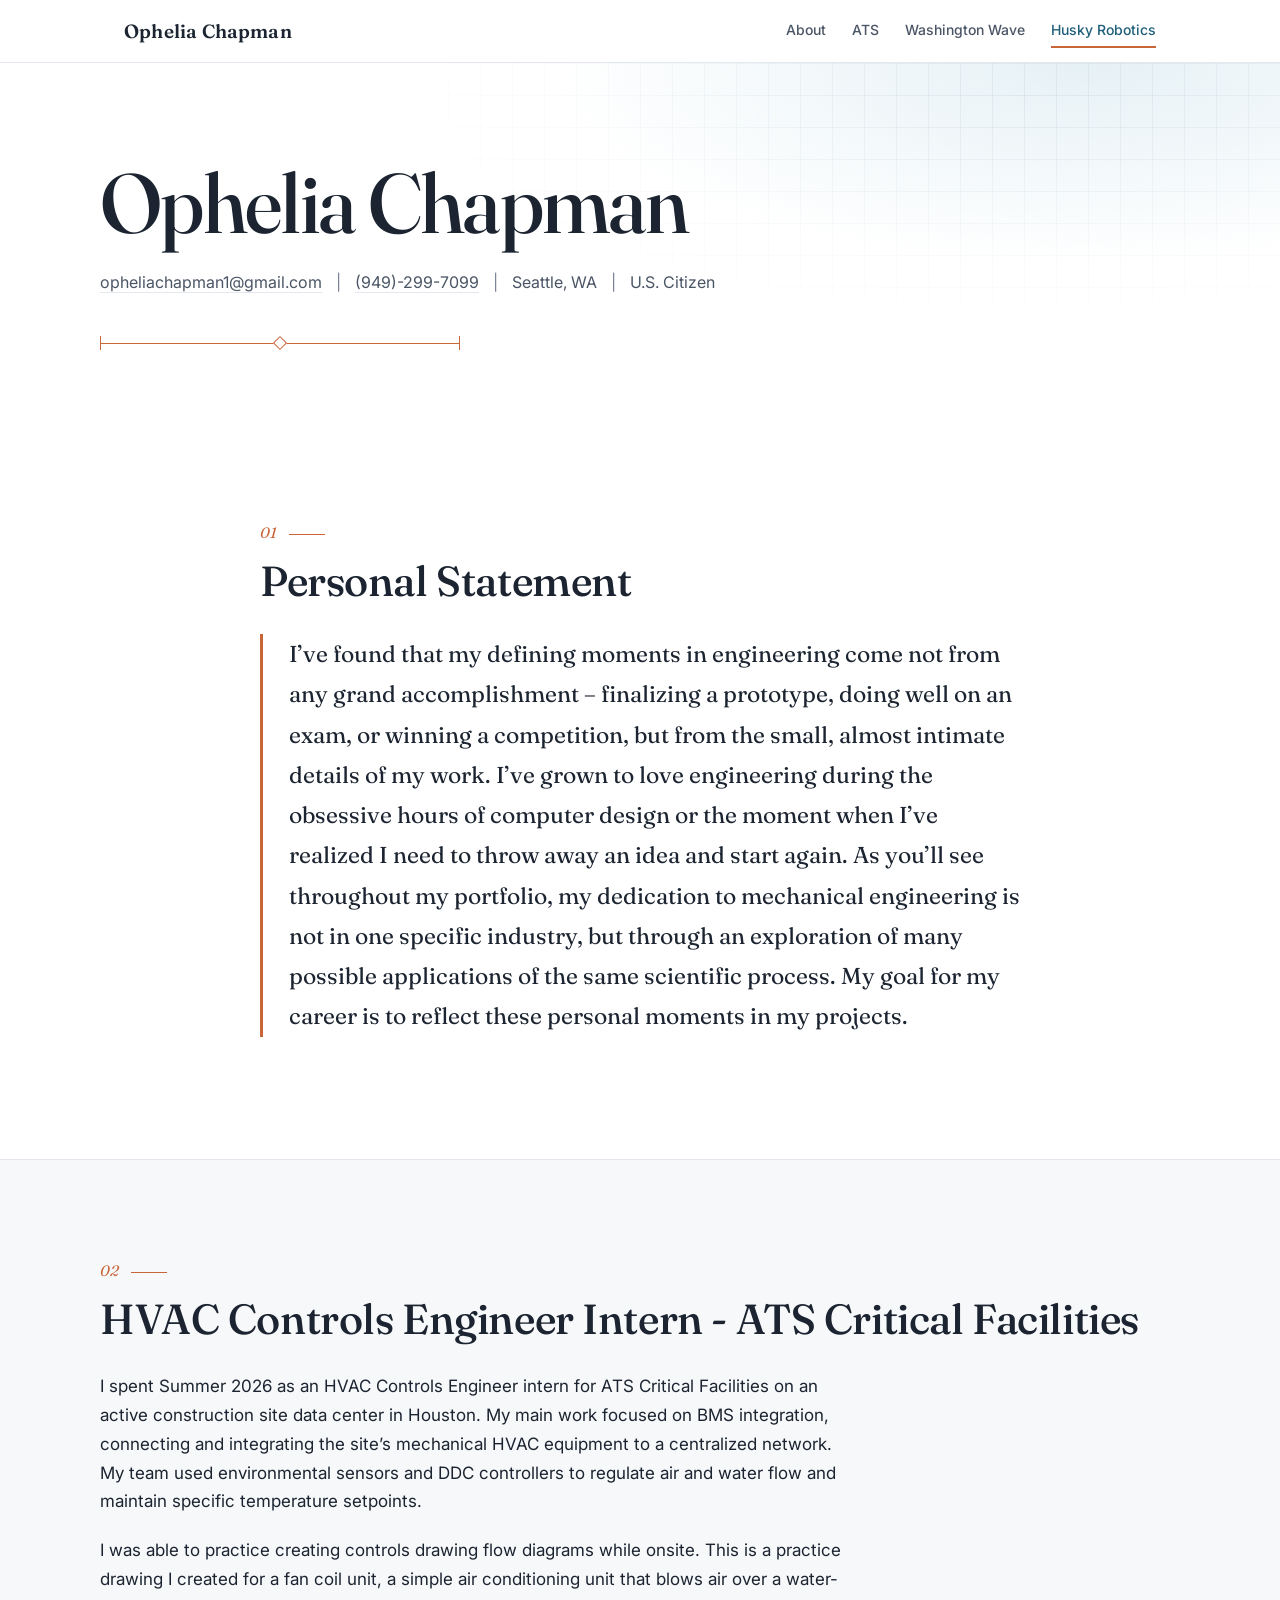
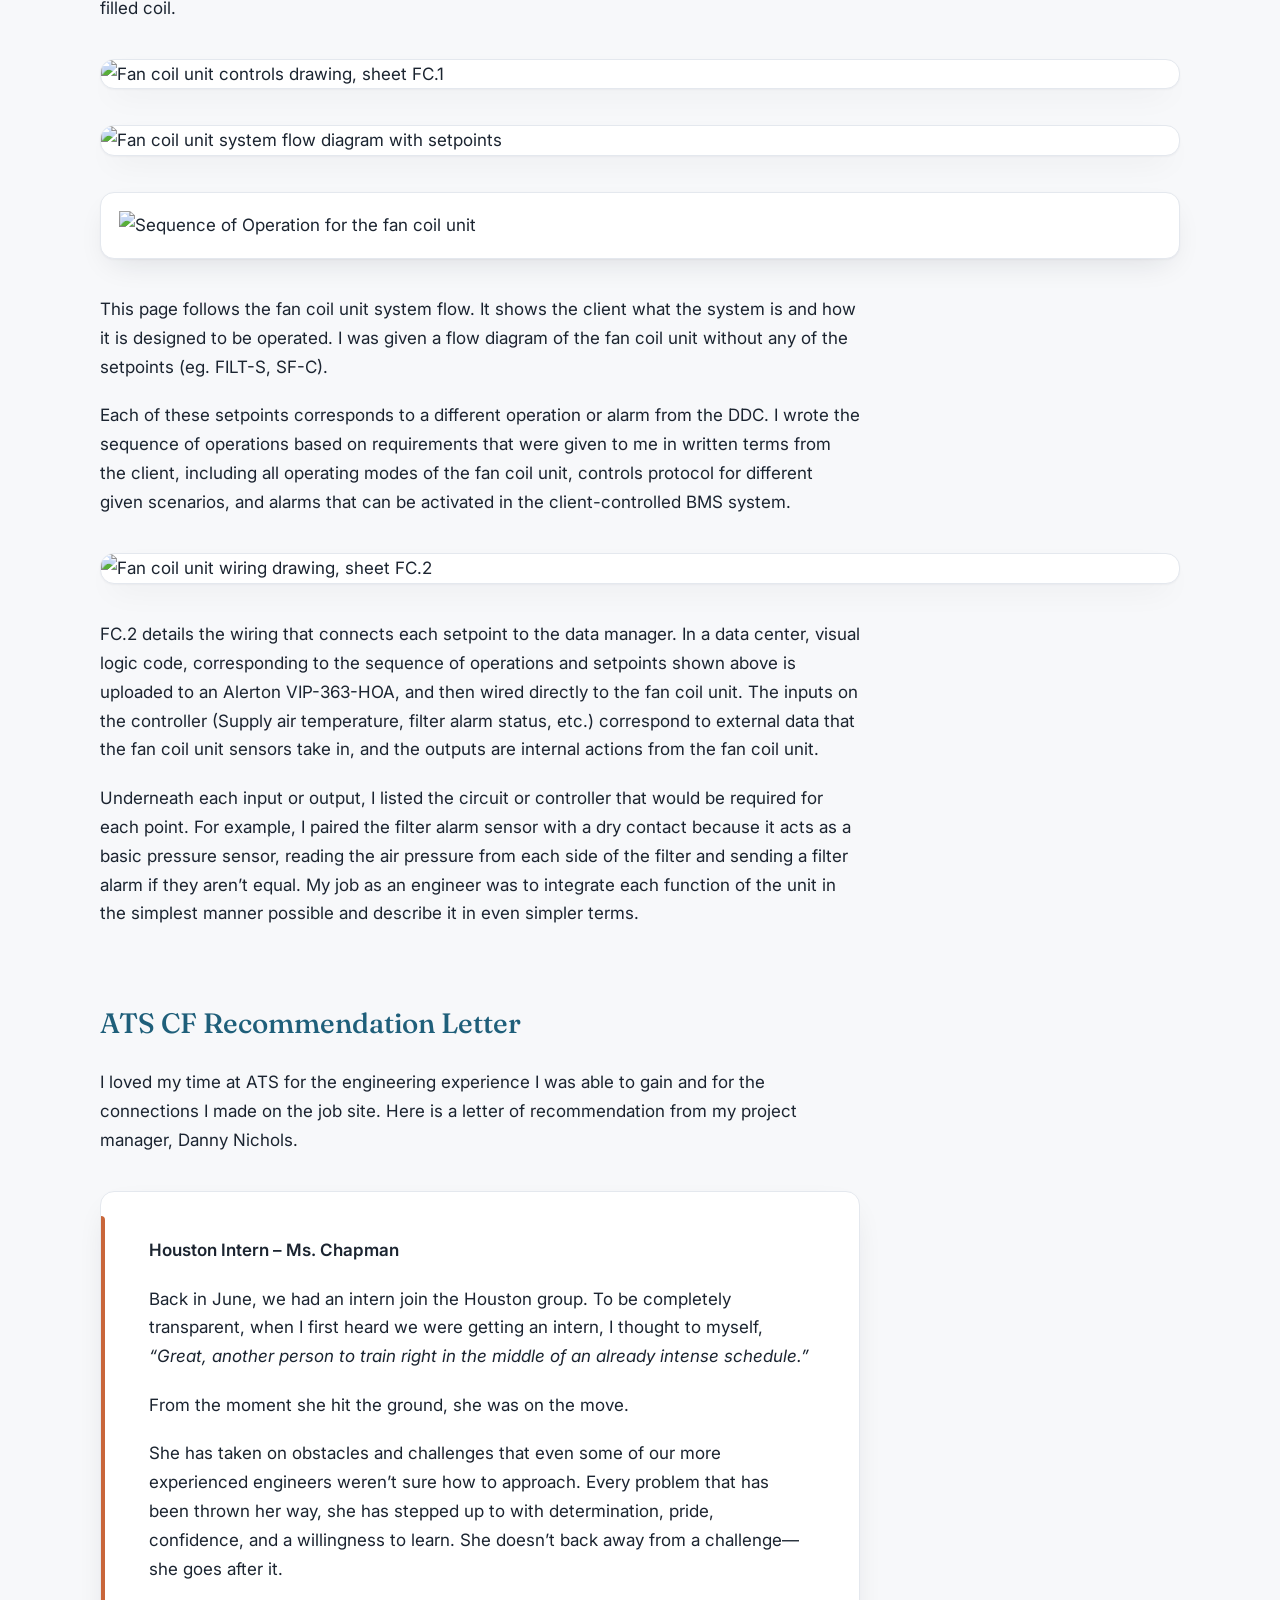
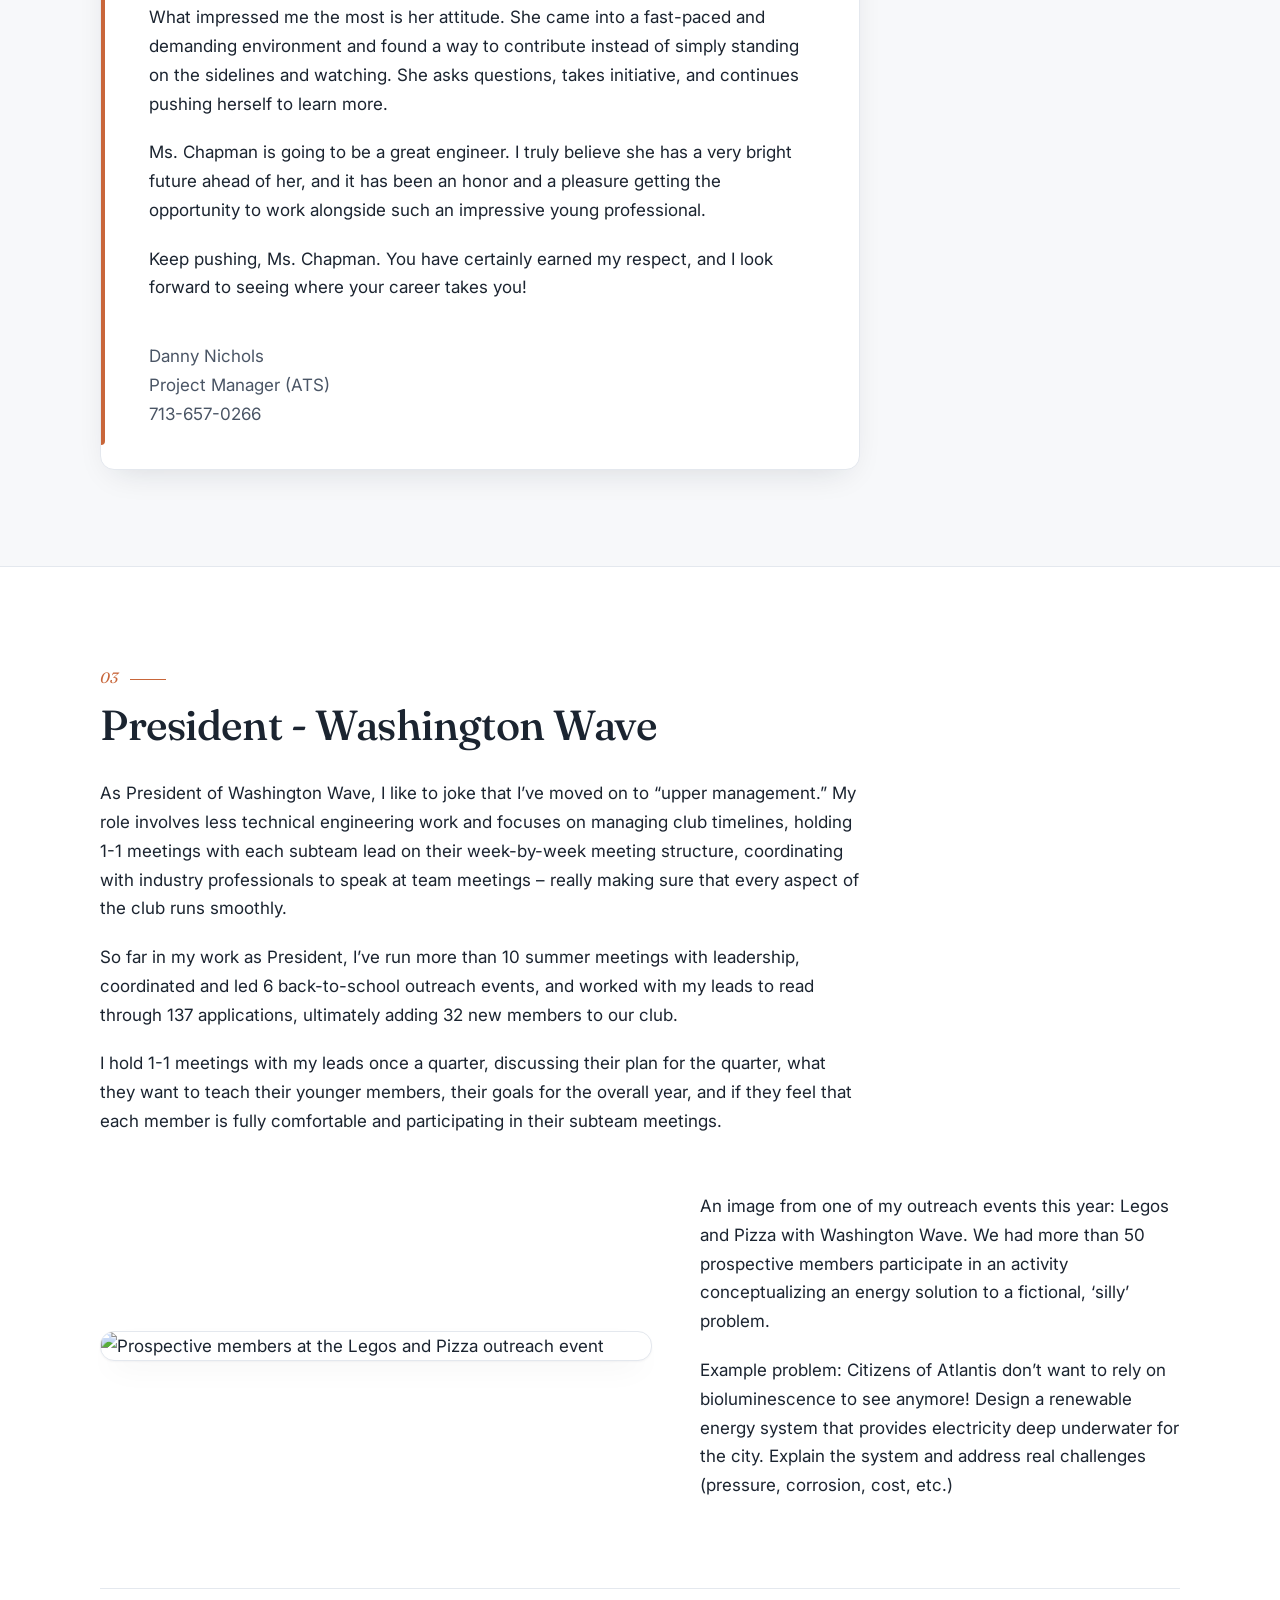
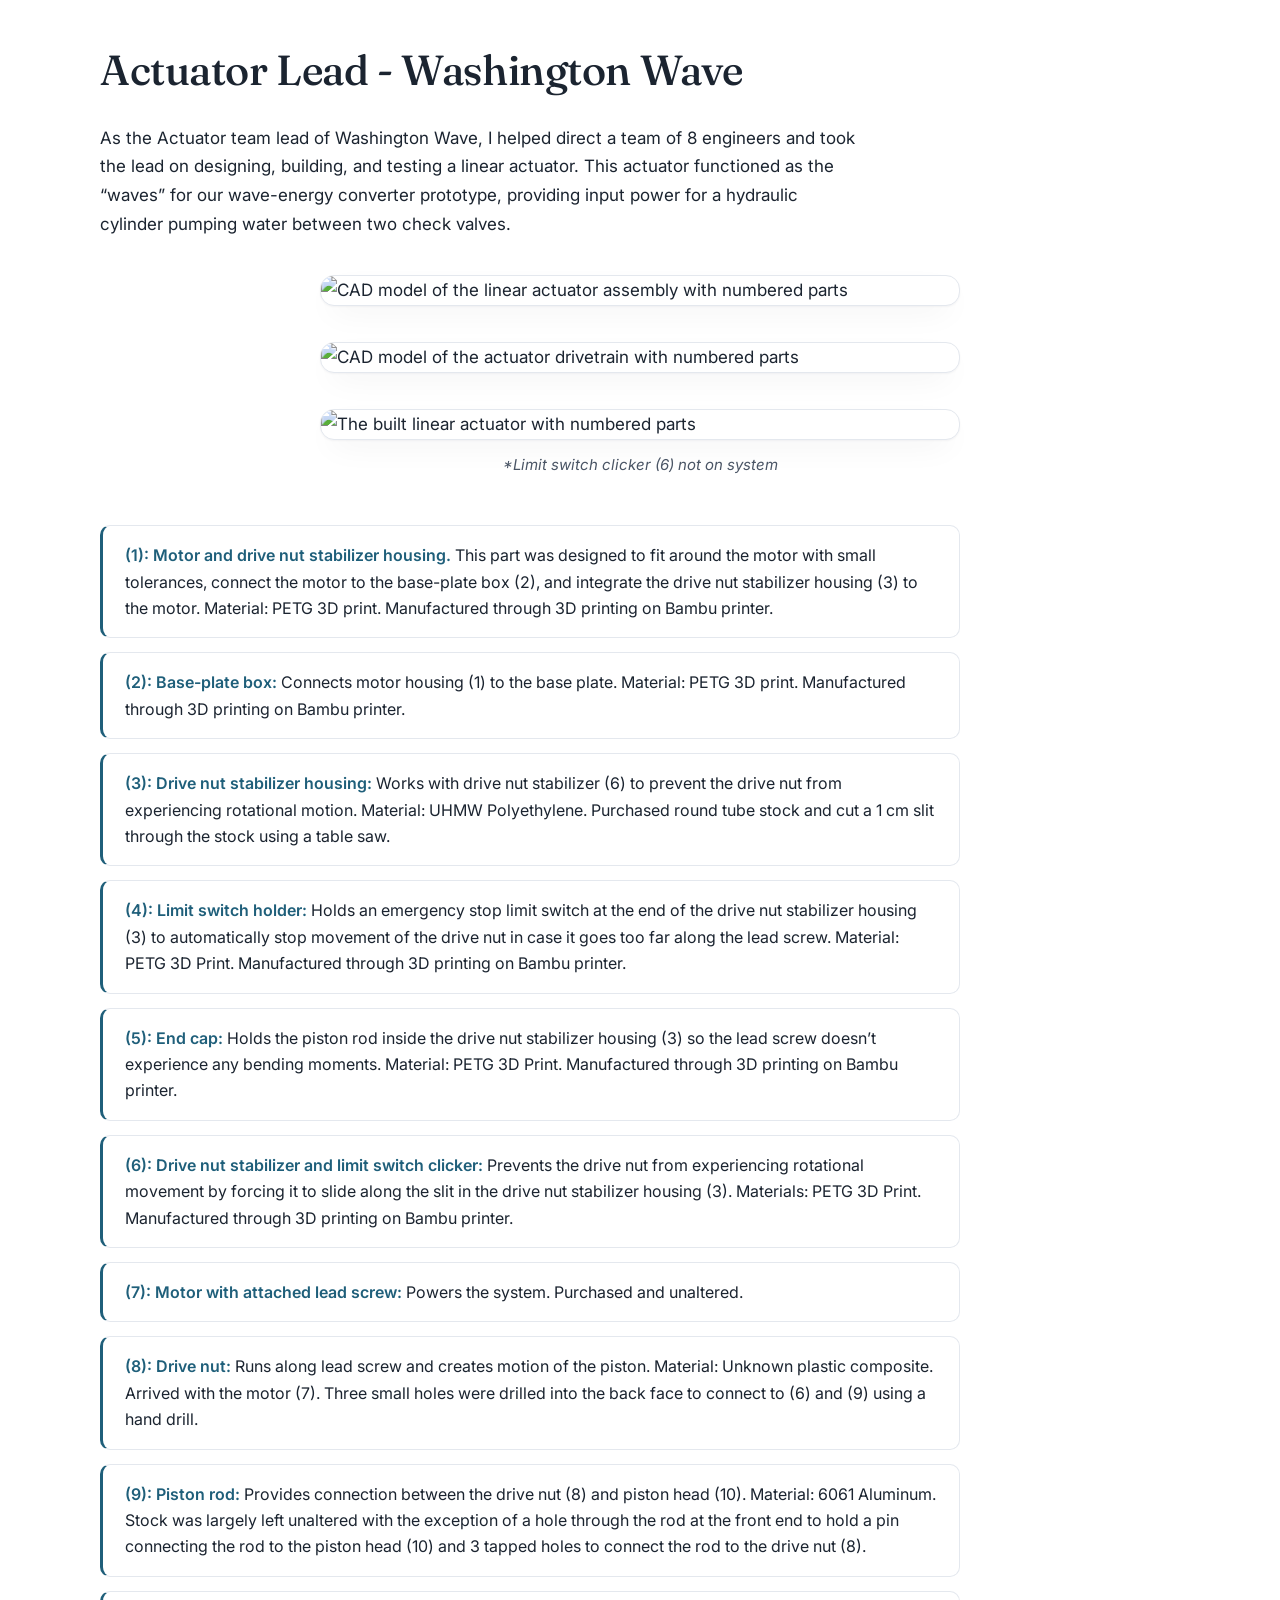
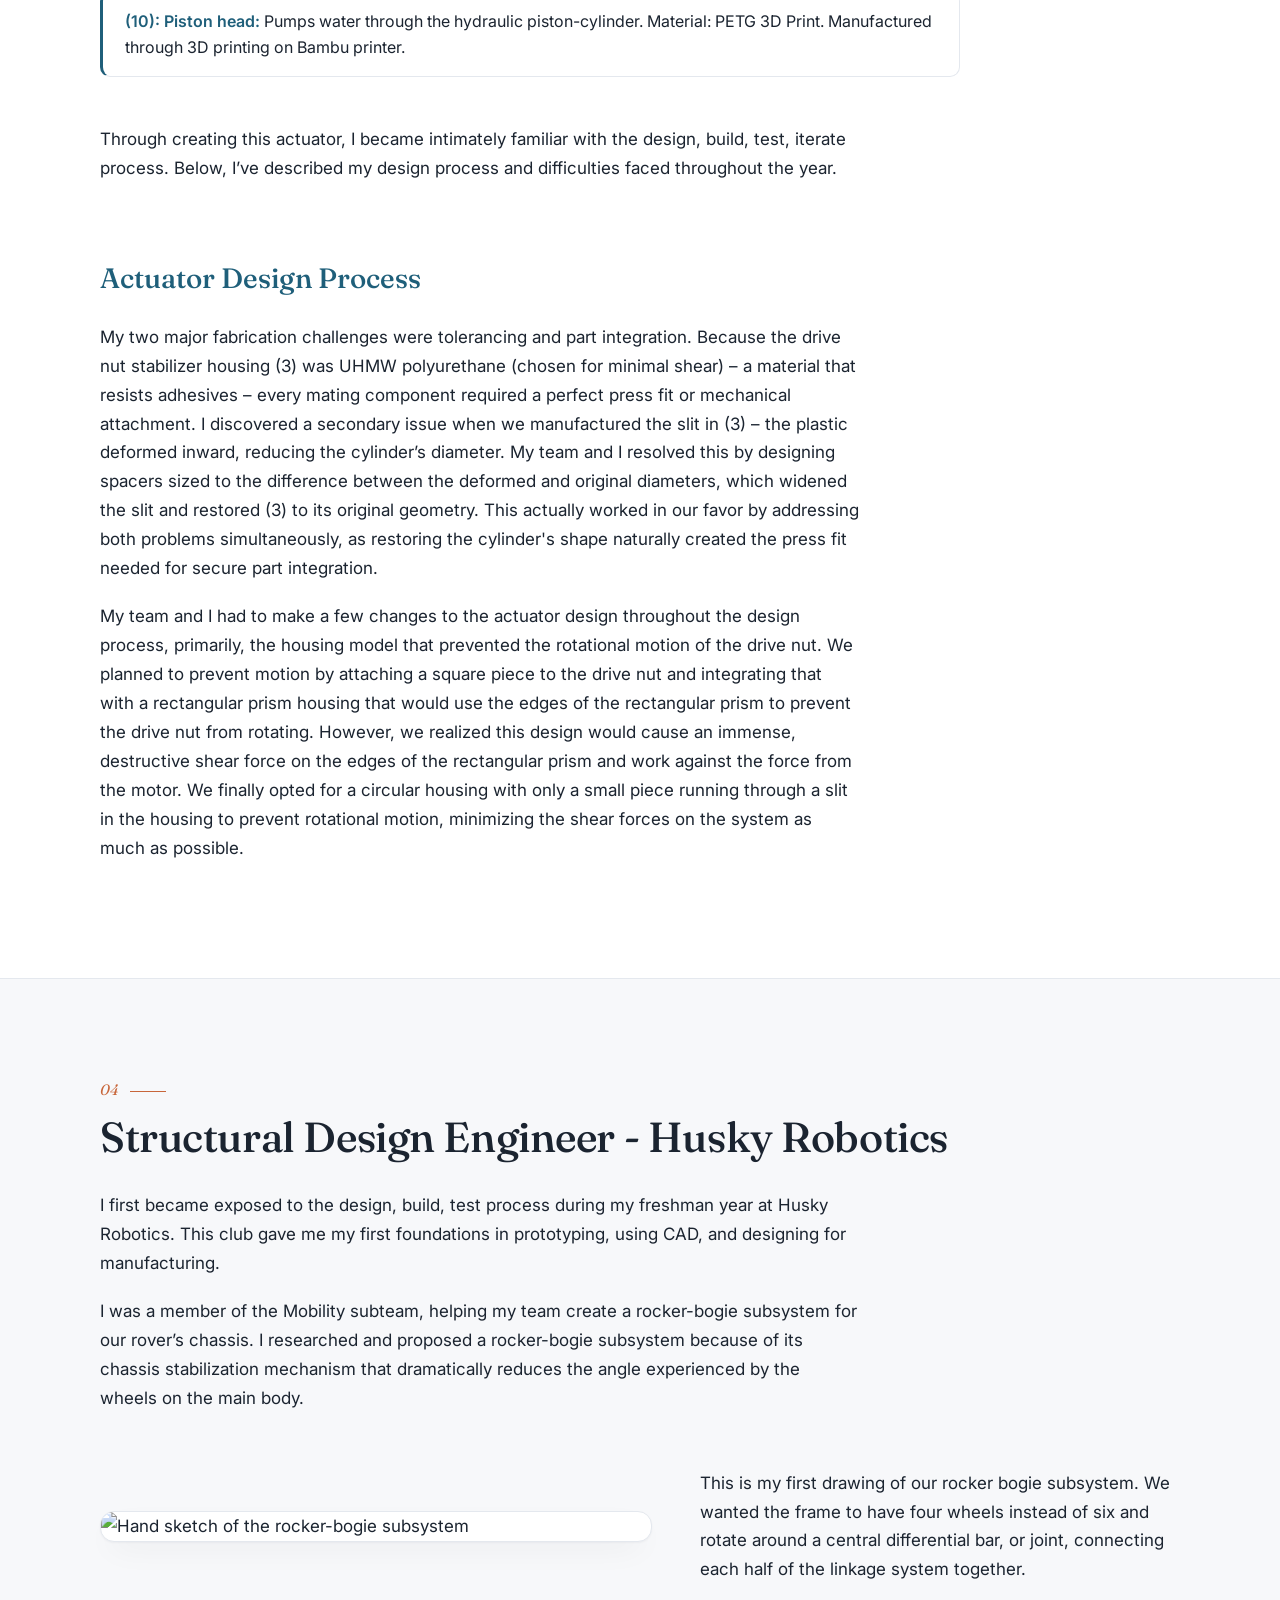
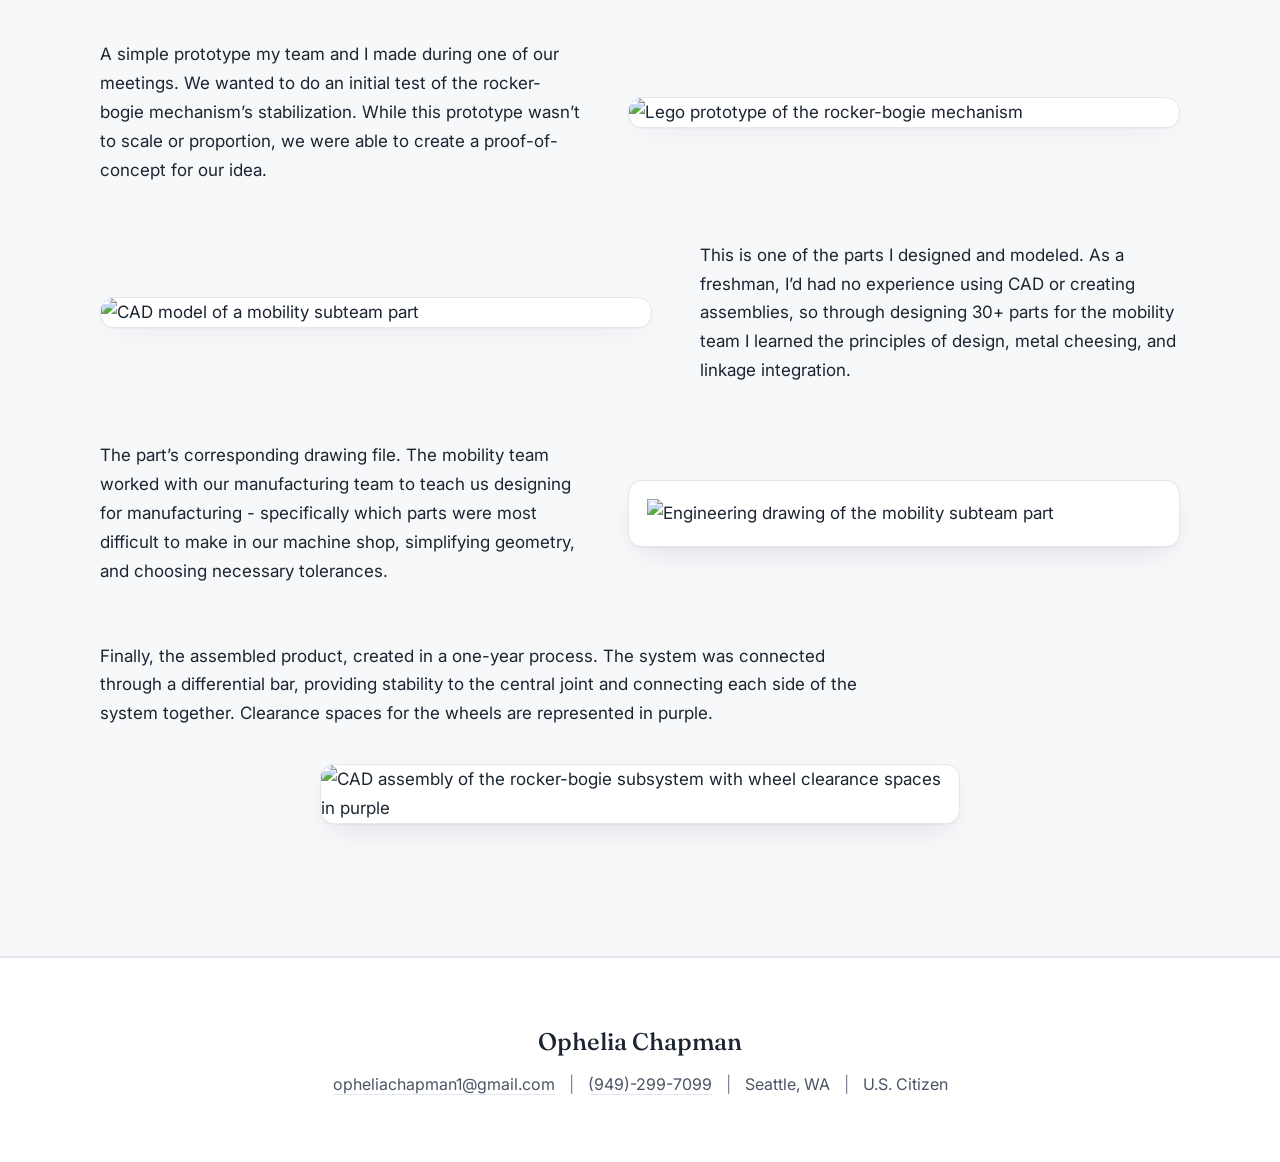
==== index.html @ 8bda7096 "Add files via upload" ====
<!doctype html>
<html lang="en">
<head>
  <meta charset="utf-8">
  <meta name="viewport" content="width=device-width, initial-scale=1">
  <title>Ophelia Chapman</title>
  <meta name="description" content="Ophelia Chapman – Mechanical engineering portfolio.">
  <link rel="preconnect" href="https://fonts.googleapis.com">
  <link rel="preconnect" href="https://fonts.gstatic.com" crossorigin>
  <link href="https://fonts.googleapis.com/css2?family=Fraunces:ital,opsz,wght@0,9..144,400;0,9..144,500;0,9..144,600;1,9..144,400&family=Inter:wght@400;500;600&display=swap" rel="stylesheet">
  <link rel="stylesheet" href="styles.css">
</head>
<body>

  <header class="site-header" id="top">
    <div class="header-inner">
      <a class="brand" href="#top">Ophelia Chapman</a>
      <nav class="nav" aria-label="Sections">
        <a href="#statement">About</a>
        <a href="#ats">ATS</a>
        <a href="#wave">Washington Wave</a>
        <a href="#husky">Husky Robotics</a>
      </nav>
    </div>
  </header>

  <section class="hero">
    <div class="hero-inner">
      <h1>Ophelia Chapman</h1>
      <p class="contact">
        <a href="mailto:opheliachapman1@gmail.com">opheliachapman1@gmail.com</a>
        <span class="sep">|</span>
        <a href="tel:+19492997099">(949)-299-7099</a>
        <span class="sep">|</span>
        <span>Seattle, WA</span>
        <span class="sep">|</span>
        <span>U.S. Citizen</span>
      </p>
      <div class="dimension" aria-hidden="true"><span></span></div>
    </div>
  </section>

  <main>

    <!-- PERSONAL STATEMENT -->
    <section class="section" id="statement">
      <div class="container narrow reveal">
        <span class="index" aria-hidden="true">01</span>
        <h2>Personal Statement</h2>
        <p class="statement">I’ve found that my defining moments in engineering come not from any grand accomplishment – finalizing a prototype, doing well on an exam, or winning a competition, but from the small, almost intimate details of my work. I’ve grown to love engineering during the obsessive hours of computer design or the moment when I’ve realized I need to throw away an idea and start again. As you’ll see throughout my portfolio, my dedication to mechanical engineering is not in one specific industry, but through an exploration of many possible applications of the same scientific process. My goal for my career is to reflect these personal moments in my projects.</p>
      </div>
    </section>

    <!-- ATS CRITICAL FACILITIES -->
    <section class="section tint" id="ats">
      <div class="container reveal">
        <span class="index" aria-hidden="true">02</span>
        <h2>HVAC Controls Engineer Intern - ATS Critical Facilities</h2>
        <div class="prose">
          <p>I spent Summer 2026 as an HVAC Controls Engineer intern for ATS Critical Facilities on an active construction site data center in Houston. My main work focused on BMS integration, connecting and integrating the site’s mechanical HVAC equipment to a centralized network. My team used environmental sensors and DDC controllers to regulate air and water flow and maintain specific temperature setpoints.</p>
          <p>I was able to practice creating controls drawing flow diagrams while onsite. This is a practice drawing I created for a fan coil unit, a simple air conditioning unit that blows air over a water-filled coil.</p>
        </div>

        <figure class="figure wide">
          <img src="images/fcu-sheet-fc1.png" alt="Fan coil unit controls drawing, sheet FC.1" loading="lazy">
        </figure>

        <figure class="figure wide">
          <img src="images/fcu-flow-diagram.png" alt="Fan coil unit system flow diagram with setpoints" loading="lazy">
        </figure>

        <figure class="figure wide paper">
          <img src="images/fcu-sequence-of-operation.png" alt="Sequence of Operation for the fan coil unit" loading="lazy">
        </figure>

        <div class="prose">
          <p>This page follows the fan coil unit system flow. It shows the client what the system is and how it is designed to be operated. I was given a flow diagram of the fan coil unit without any of the setpoints (eg. FILT-S, SF-C).</p>
          <p>Each of these setpoints corresponds to a different operation or alarm from the DDC. I wrote the sequence of operations based on requirements that were given to me in written terms from the client, including all operating modes of the fan coil unit, controls protocol for different given scenarios, and alarms that can be activated in the client-controlled BMS system.</p>
        </div>

        <figure class="figure wide">
          <img src="images/fcu-wiring-fc2.png" alt="Fan coil unit wiring drawing, sheet FC.2" loading="lazy">
        </figure>

        <div class="prose">
          <p>FC.2 details the wiring that connects each setpoint to the data manager. In a data center, visual logic code, corresponding to the sequence of operations and setpoints shown above is uploaded to an Alerton VIP-363-HOA, and then wired directly to the fan coil unit. The inputs on the controller (Supply air temperature, filter alarm status, etc.) correspond to external data that the fan coil unit sensors take in, and the outputs are internal actions from the fan coil unit.</p>
          <p>Underneath each input or output, I listed the circuit or controller that would be required for each point. For example, I paired the filter alarm sensor with a dry contact because it acts as a basic pressure sensor, reading the air pressure from each side of the filter and sending a filter alarm if they aren’t equal. My job as an engineer was to integrate each function of the unit in the simplest manner possible and describe it in even simpler terms.</p>
        </div>

        <h3 class="subhead">ATS CF Recommendation Letter</h3>
        <div class="prose">
          <p>I loved my time at ATS for the engineering experience I was able to gain and for the connections I made on the job site. Here is a letter of recommendation from my project manager, Danny Nichols.</p>
        </div>

        <article class="letter">
          <h4>Houston Intern – Ms. Chapman</h4>
          <p>Back in June, we had an intern join the Houston group. To be completely transparent, when I first heard we were getting an intern, I thought to myself, <em>“Great, another person to train right in the middle of an already intense schedule.”</em></p>
          <p>From the moment she hit the ground, she was on the move.</p>
          <p>She has taken on obstacles and challenges that even some of our more experienced engineers weren’t sure how to approach. Every problem that has been thrown her way, she has stepped up to with determination, pride, confidence, and a willingness to learn. She doesn’t back away from a challenge—she goes after it.</p>
          <p>What impressed me the most is her attitude. She came into a fast-paced and demanding environment and found a way to contribute instead of simply standing on the sidelines and watching. She asks questions, takes initiative, and continues pushing herself to learn more.</p>
          <p>Ms. Chapman is going to be a great engineer. I truly believe she has a very bright future ahead of her, and it has been an honor and a pleasure getting the opportunity to work alongside such an impressive young professional.</p>
          <p>Keep pushing, Ms. Chapman. You have certainly earned my respect, and I look forward to seeing where your career takes you!</p>
          <p class="signoff">Danny Nichols<br>Project Manager (ATS)<br>713-657-0266</p>
        </article>
      </div>
    </section>

    <!-- WASHINGTON WAVE -->
    <section class="section" id="wave">
      <div class="container reveal">
        <span class="index" aria-hidden="true">03</span>
        <h2>President - Washington Wave</h2>
        <div class="prose">
          <p>As President of Washington Wave, I like to joke that I’ve moved on to “upper management.” My role involves less technical engineering work and focuses on managing club timelines, holding 1-1 meetings with each subteam lead on their week-by-week meeting structure, coordinating with industry professionals to speak at team meetings – really making sure that every aspect of the club runs smoothly.</p>
          <p>So far in my work as President, I’ve run more than 10 summer meetings with leadership, coordinated and led 6 back-to-school outreach events, and worked with my leads to read through 137 applications, ultimately adding 32 new members to our club.</p>
          <p>I hold 1-1 meetings with my leads once a quarter, discussing their plan for the quarter, what they want to teach their younger members, their goals for the overall year, and if they feel that each member is fully comfortable and participating in their subteam meetings.</p>
        </div>

        <div class="split">
          <figure class="figure">
            <img src="images/outreach-legos-and-pizza.jpg" alt="Prospective members at the Legos and Pizza outreach event" loading="lazy">
          </figure>
          <div class="side-text">
            <p>An image from one of my outreach events this year: Legos and Pizza with Washington Wave. We had more than 50 prospective members participate in an activity conceptualizing an energy solution to a fictional, ‘silly’ problem.</p>
            <p>Example problem: Citizens of Atlantis don’t want to rely on bioluminescence to see anymore! Design a renewable energy system that provides electricity deep underwater for the city. Explain the system and address real challenges (pressure, corrosion, cost, etc.)</p>
          </div>
        </div>

        <h2 class="second">Actuator Lead - Washington Wave</h2>
        <div class="prose">
          <p>As the Actuator team lead of Washington Wave, I helped direct a team of 8 engineers and took the lead on designing, building, and testing a linear actuator. This actuator functioned as the “waves” for our wave-energy converter prototype, providing input power for a hydraulic cylinder pumping water between two check valves.</p>
        </div>

        <figure class="figure medium">
          <img src="images/actuator-cad-assembly.png" alt="CAD model of the linear actuator assembly with numbered parts" loading="lazy">
        </figure>

        <figure class="figure medium">
          <img src="images/actuator-cad-exploded.png" alt="CAD model of the actuator drivetrain with numbered parts" loading="lazy">
        </figure>

        <figure class="figure medium">
          <img src="images/actuator-built.jpg" alt="The built linear actuator with numbered parts" loading="lazy">
          <figcaption class="note"><em>*Limit switch clicker (6) not on system</em></figcaption>
        </figure>

        <ol class="parts">
          <li><strong>(1): Motor and drive nut stabilizer housing.</strong> This part was designed to fit around the motor with small tolerances, connect the motor to the base-plate box (2), and integrate the drive nut stabilizer housing (3) to the motor. Material: PETG 3D print. Manufactured through 3D printing on Bambu printer.</li>
          <li><strong>(2): Base-plate box:</strong> Connects motor housing (1) to the base plate. Material: PETG 3D print. Manufactured through 3D printing on Bambu printer.</li>
          <li><strong>(3): Drive nut stabilizer housing:</strong> Works with drive nut stabilizer (6) to prevent the drive nut from experiencing rotational motion. Material: UHMW Polyethylene. Purchased round tube stock and cut a 1 cm slit through the stock using a table saw.</li>
          <li><strong>(4): Limit switch holder:</strong> Holds an emergency stop limit switch at the end of the drive nut stabilizer housing (3) to automatically stop movement of the drive nut in case it goes too far along the lead screw. Material: PETG 3D Print. Manufactured through 3D printing on Bambu printer.</li>
          <li><strong>(5): End cap:</strong> Holds the piston rod inside the drive nut stabilizer housing (3) so the lead screw doesn’t experience any bending moments. Material: PETG 3D Print. Manufactured through 3D printing on Bambu printer.</li>
          <li><strong>(6): Drive nut stabilizer and limit switch clicker:</strong> Prevents the drive nut from experiencing rotational movement by forcing it to slide along the slit in the drive nut stabilizer housing (3). Materials: PETG 3D Print. Manufactured through 3D printing on Bambu printer.</li>
          <li><strong>(7): Motor with attached lead screw:</strong> Powers the system. Purchased and unaltered.</li>
          <li><strong>(8): Drive nut:</strong> Runs along lead screw and creates motion of the piston. Material: Unknown plastic composite. Arrived with the motor (7). Three small holes were drilled into the back face to connect to (6) and (9) using a hand drill.</li>
          <li><strong>(9): Piston rod:</strong> Provides connection between the drive nut (8) and piston head (10). Material: 6061 Aluminum. Stock was largely left unaltered with the exception of a hole through the rod at the front end to hold a pin connecting the rod to the piston head (10) and 3 tapped holes to connect the rod to the drive nut (8).</li>
          <li><strong>(10): Piston head:</strong> Pumps water through the hydraulic piston-cylinder. Material: PETG 3D Print. Manufactured through 3D printing on Bambu printer.</li>
        </ol>

        <div class="prose">
          <p>Through creating this actuator, I became intimately familiar with the design, build, test, iterate process. Below, I’ve described my design process and difficulties faced throughout the year.</p>
        </div>

        <h3 class="subhead">Actuator Design Process</h3>
        <div class="prose">
          <p>My two major fabrication challenges were tolerancing and part integration. Because the drive nut stabilizer housing (3) was UHMW polyurethane (chosen for minimal shear) – a material that resists adhesives – every mating component required a perfect press fit or mechanical attachment. I discovered a secondary issue when we manufactured the slit in (3) – the plastic deformed inward, reducing the cylinder’s diameter. My team and I resolved this by designing spacers sized to the difference between the deformed and original diameters, which widened the slit and restored (3) to its original geometry. This actually worked in our favor by addressing both problems simultaneously, as restoring the cylinder's shape naturally created the press fit needed for secure part integration.</p>
          <p>My team and I had to make a few changes to the actuator design throughout the design process, primarily, the housing model that prevented the rotational motion of the drive nut. We planned to prevent motion by attaching a square piece to the drive nut and integrating that with a rectangular prism housing that would use the edges of the rectangular prism to prevent the drive nut from rotating. However, we realized this design would cause an immense, destructive shear force on the edges of the rectangular prism and work against the force from the motor. We finally opted for a circular housing with only a small piece running through a slit in the housing to prevent rotational motion, minimizing the shear forces on the system as much as possible.</p>
        </div>
      </div>
    </section>

    <!-- HUSKY ROBOTICS -->
    <section class="section tint" id="husky">
      <div class="container reveal">
        <span class="index" aria-hidden="true">04</span>
        <h2>Structural Design Engineer - Husky Robotics</h2>
        <div class="prose">
          <p>I first became exposed to the design, build, test process during my freshman year at Husky Robotics. This club gave me my first foundations in prototyping, using CAD, and designing for manufacturing.</p>
          <p>I was a member of the Mobility subteam, helping my team create a rocker-bogie subsystem for our rover’s chassis. I researched and proposed a rocker-bogie subsystem because of its chassis stabilization mechanism that dramatically reduces the angle experienced by the wheels on the main body.</p>
        </div>

        <div class="split">
          <figure class="figure">
            <img src="images/rocker-bogie-sketch.jpg" alt="Hand sketch of the rocker-bogie subsystem" loading="lazy">
          </figure>
          <div class="side-text">
            <p>This is my first drawing of our rocker bogie subsystem. We wanted the frame to have four wheels instead of six and rotate around a central differential bar, or joint, connecting each half of the linkage system together.</p>
          </div>
        </div>

        <div class="split flip">
          <div class="side-text">
            <p>A simple prototype my team and I made during one of our meetings. We wanted to do an initial test of the rocker-bogie mechanism’s stabilization. While this prototype wasn’t to scale or proportion, we were able to create a proof-of-concept for our idea.</p>
          </div>
          <figure class="figure">
            <img src="images/rocker-bogie-prototype.jpg" alt="Lego prototype of the rocker-bogie mechanism" loading="lazy">
          </figure>
        </div>

        <div class="split">
          <figure class="figure">
            <img src="images/mobility-part-cad.png" alt="CAD model of a mobility subteam part" loading="lazy">
          </figure>
          <div class="side-text">
            <p>This is one of the parts I designed and modeled. As a freshman, I’d had no experience using CAD or creating assemblies, so through designing 30+ parts for the mobility team I learned the principles of design, metal cheesing, and linkage integration.</p>
          </div>
        </div>

        <div class="split flip">
          <div class="side-text">
            <p>The part’s corresponding drawing file. The mobility team worked with our manufacturing team to teach us designing for manufacturing - specifically which parts were most difficult to make in our machine shop, simplifying geometry, and choosing necessary tolerances.</p>
          </div>
          <figure class="figure paper">
            <img src="images/mobility-part-drawing.png" alt="Engineering drawing of the mobility subteam part" loading="lazy">
          </figure>
        </div>

        <div class="prose">
          <p>Finally, the assembled product, created in a one-year process. The system was connected through a differential bar, providing stability to the central joint and connecting each side of the system together. Clearance spaces for the wheels are represented in purple.</p>
        </div>

        <figure class="figure medium">
          <img src="images/rocker-bogie-assembly.png" alt="CAD assembly of the rocker-bogie subsystem with wheel clearance spaces in purple" loading="lazy">
        </figure>
      </div>
    </section>

  </main>

  <footer class="site-footer">
    <div class="container">
      <p class="footer-name">Ophelia Chapman</p>
      <p class="contact">
        <a href="mailto:opheliachapman1@gmail.com">opheliachapman1@gmail.com</a>
        <span class="sep">|</span>
        <a href="tel:+19492997099">(949)-299-7099</a>
        <span class="sep">|</span>
        <span>Seattle, WA</span>
        <span class="sep">|</span>
        <span>U.S. Citizen</span>
      </p>
    </div>
  </footer>

  <div class="lightbox" id="lightbox" role="dialog" aria-modal="true" aria-label="Image viewer" hidden>
    <button class="lightbox-close" aria-label="Close image">&times;</button>
    <img alt="">
  </div>

  <script src="script.js"></script>
</body>
</html>
---- styles.css ----
:root {
  --bg: #ffffff;
  --tint: #f7f8fa;
  --ink: #1b2430;
  --ink-soft: #4a5565;
  --muted: #7a8494;
  --line: #e4e8ee;
  --accent: #1f5f7a;        /* deep ocean teal – nods to wave energy */
  --accent-soft: #e6f1f5;
  --warm: #c8663a;          /* terracotta spark */
  --radius: 14px;
  --serif: "Fraunces", Georgia, "Times New Roman", serif;
  --sans: "Inter", system-ui, -apple-system, "Segoe UI", Roboto, sans-serif;
}

* { box-sizing: border-box; }
html { scroll-behavior: smooth; scroll-padding-top: 72px; }
body {
  margin: 0;
  background: var(--bg);
  color: var(--ink);
  font-family: var(--sans);
  font-size: 17px;
  line-height: 1.7;
  -webkit-font-smoothing: antialiased;
}
img { max-width: 100%; display: block; }
a { color: var(--accent); text-decoration-thickness: 1px; text-underline-offset: 3px; }
a:hover { color: var(--warm); }

/* ---------- Header ---------- */
.site-header {
  position: sticky; top: 0; z-index: 20;
  background: rgba(255,255,255,.88);
  backdrop-filter: saturate(160%) blur(10px);
  -webkit-backdrop-filter: saturate(160%) blur(10px);
  border-bottom: 1px solid var(--line);
}
.header-inner {
  max-width: 1080px; margin: 0 auto; padding: 14px 24px;
  display: flex; align-items: center; justify-content: space-between; gap: 24px;
}
.brand {
  font-family: var(--serif); font-weight: 600; font-size: 19px;
  color: var(--ink); text-decoration: none; letter-spacing: .01em;
}
.nav { display: flex; gap: 26px; flex-wrap: wrap; }
.nav a {
  font-size: 14px; font-weight: 500; color: var(--ink-soft);
  text-decoration: none; padding: 4px 0; border-bottom: 2px solid transparent;
  transition: color .2s, border-color .2s;
}
.nav a:hover, .nav a.active { color: var(--accent); border-color: var(--warm); }

/* ---------- Hero ---------- */
.hero {
  position: relative; overflow: hidden;
  padding: 96px 24px 72px;
  background:
    radial-gradient(ellipse 60% 80% at 85% 0%, var(--accent-soft), transparent 70%),
    linear-gradient(var(--bg), var(--bg));
}
/* faint engineering-paper grid */
.hero::before {
  content: ""; position: absolute; inset: 0;
  background-image:
    linear-gradient(to right, rgba(31,95,122,.07) 1px, transparent 1px),
    linear-gradient(to bottom, rgba(31,95,122,.07) 1px, transparent 1px);
  background-size: 32px 32px;
  -webkit-mask-image: radial-gradient(ellipse 70% 90% at 80% 10%, #000, transparent 75%);
          mask-image: radial-gradient(ellipse 70% 90% at 80% 10%, #000, transparent 75%);
}
.hero-inner { position: relative; max-width: 1080px; margin: 0 auto; }
.hero h1 {
  font-family: var(--serif); font-weight: 500;
  font-size: clamp(44px, 8vw, 84px); line-height: 1.05;
  letter-spacing: -.02em; margin: 0 0 22px;
}
.contact { margin: 0; color: var(--ink-soft); font-size: 16px; }
.contact a { color: var(--ink-soft); text-decoration: none; border-bottom: 1px solid var(--line); }
.contact a:hover { color: var(--accent); border-color: var(--accent); }
.sep { margin: 0 10px; color: var(--muted); }

/* technical-drawing dimension line */
.dimension {
  position: relative; height: 14px; margin-top: 40px; max-width: 360px;
  border-left: 1.5px solid var(--warm); border-right: 1.5px solid var(--warm);
}
.dimension::before {
  content: ""; position: absolute; left: 0; right: 0; top: 50%;
  border-top: 1.5px solid var(--warm);
}
.dimension span {
  position: absolute; left: 50%; top: 50%; width: 10px; height: 10px;
  transform: translate(-50%, -50%) rotate(45deg);
  background: var(--bg); border: 1.5px solid var(--warm);
}

/* ---------- Sections ---------- */
.section { padding: 96px 24px; position: relative; }
.section.tint { background: var(--tint); border-top: 1px solid var(--line); border-bottom: 1px solid var(--line); }
.container { max-width: 1080px; margin: 0 auto; }
.container.narrow { max-width: 760px; }

.index {
  display: inline-block;
  font-family: var(--serif); font-style: italic; font-size: 15px;
  color: var(--warm); margin-bottom: 10px;
}
.index::after {
  content: ""; display: inline-block; width: 36px; height: 1px;
  background: var(--warm); vertical-align: middle; margin-left: 12px;
}
h2 {
  font-family: var(--serif); font-weight: 500;
  font-size: clamp(28px, 4vw, 42px); line-height: 1.2;
  letter-spacing: -.01em; margin: 0 0 28px;
}
h2.second { margin-top: 88px; padding-top: 56px; border-top: 1px solid var(--line); }
.subhead {
  font-family: var(--serif); font-weight: 500;
  font-size: clamp(22px, 3vw, 28px); margin: 72px 0 20px; color: var(--accent);
}

p { margin: 0 0 1.15em; }
.prose { max-width: 760px; }
.statement {
  font-family: var(--serif); font-size: clamp(19px, 2.2vw, 23px); line-height: 1.75;
  color: var(--ink); border-left: 3px solid var(--warm); padding-left: 26px;
}

/* ---------- Figures ---------- */
.figure { margin: 36px 0; }
.figure img {
  width: 100%; height: auto; border-radius: var(--radius);
  border: 1px solid var(--line); background: #fff;
  box-shadow: 0 1px 2px rgba(20,30,45,.04), 0 12px 32px -12px rgba(20,30,45,.14);
  cursor: zoom-in; transition: transform .3s ease, box-shadow .3s ease;
}
.figure img:hover { transform: translateY(-3px); box-shadow: 0 2px 4px rgba(20,30,45,.05), 0 20px 44px -14px rgba(20,30,45,.22); }
.figure.medium { max-width: 640px; margin-left: auto; margin-right: auto; }
.figure.paper img { padding: 18px; }
.note { margin-top: 12px; text-align: center; color: var(--ink-soft); font-size: 15px; }

.split {
  display: grid; grid-template-columns: 1.15fr 1fr; gap: 48px; align-items: center;
  margin: 56px 0;
}
.split .figure { margin: 0; }
.split.flip { grid-template-columns: 1fr 1.15fr; }
.side-text p:last-child { margin-bottom: 0; }

/* ---------- Letter ---------- */
.letter {
  position: relative; max-width: 760px; margin: 36px 0 0;
  background: #fff; border: 1px solid var(--line); border-radius: var(--radius);
  padding: 44px 48px 40px;
  box-shadow: 0 12px 32px -14px rgba(20,30,45,.16);
}
.letter::before {
  content: ""; position: absolute; left: 0; top: 24px; bottom: 24px; width: 4px;
  background: var(--warm); border-radius: 0 4px 4px 0;
}
.letter h4 { font-family: var(--sans); font-size: 17px; font-weight: 600; margin: 0 0 20px; }
.letter .signoff { margin: 40px 0 0; color: var(--ink-soft); }

/* ---------- Parts list ---------- */
.parts {
  list-style: none; padding: 0; margin: 48px 0;
  display: grid; gap: 14px; max-width: 860px;
}
.parts li {
  background: #fff; border: 1px solid var(--line); border-left: 3px solid var(--accent);
  border-radius: 10px; padding: 16px 22px; font-size: 16px; line-height: 1.65;
}
.parts strong { color: var(--accent); font-weight: 600; }

/* ---------- Footer ---------- */
.site-footer { padding: 64px 24px; text-align: center; border-top: 1px solid var(--line); }
.footer-name { font-family: var(--serif); font-size: 24px; font-weight: 500; margin-bottom: 8px; }

/* ---------- Lightbox ---------- */
.lightbox {
  position: fixed; inset: 0; z-index: 50; display: flex; align-items: center; justify-content: center;
  background: rgba(255,255,255,.96); padding: 32px; cursor: zoom-out;
}
.lightbox[hidden] { display: none; }
.lightbox img { max-width: 100%; max-height: 100%; border-radius: 10px; box-shadow: 0 20px 60px rgba(20,30,45,.25); }
.lightbox-close {
  position: absolute; top: 16px; right: 22px; border: 0; background: none;
  font-size: 40px; line-height: 1; color: var(--ink-soft); cursor: pointer;
}

/* ---------- Reveal on scroll ---------- */
.reveal { opacity: 0; transform: translateY(18px); transition: opacity .7s ease, transform .7s ease; }
.reveal.visible { opacity: 1; transform: none; }
@media (prefers-reduced-motion: reduce) {
  html { scroll-behavior: auto; }
  .reveal { opacity: 1; transform: none; transition: none; }
  .figure img { transition: none; }
}

/* ---------- Responsive ---------- */
@media (max-width: 820px) {
  body { font-size: 16px; }
  .header-inner { flex-direction: column; align-items: flex-start; gap: 8px; }
  .nav { gap: 18px; }
  .hero { padding: 64px 20px 48px; }
  .section { padding: 64px 20px; }
  .split, .split.flip { grid-template-columns: 1fr; gap: 24px; }
  .split.flip .figure { order: -1; }
  .letter { padding: 32px 26px; }
  .sep { margin: 0 6px; }
  html { scroll-padding-top: 110px; }
}

@media print {
  .site-header, .lightbox { display: none; }
  .reveal { opacity: 1; transform: none; }
  .section.tint { background: #fff; }
}
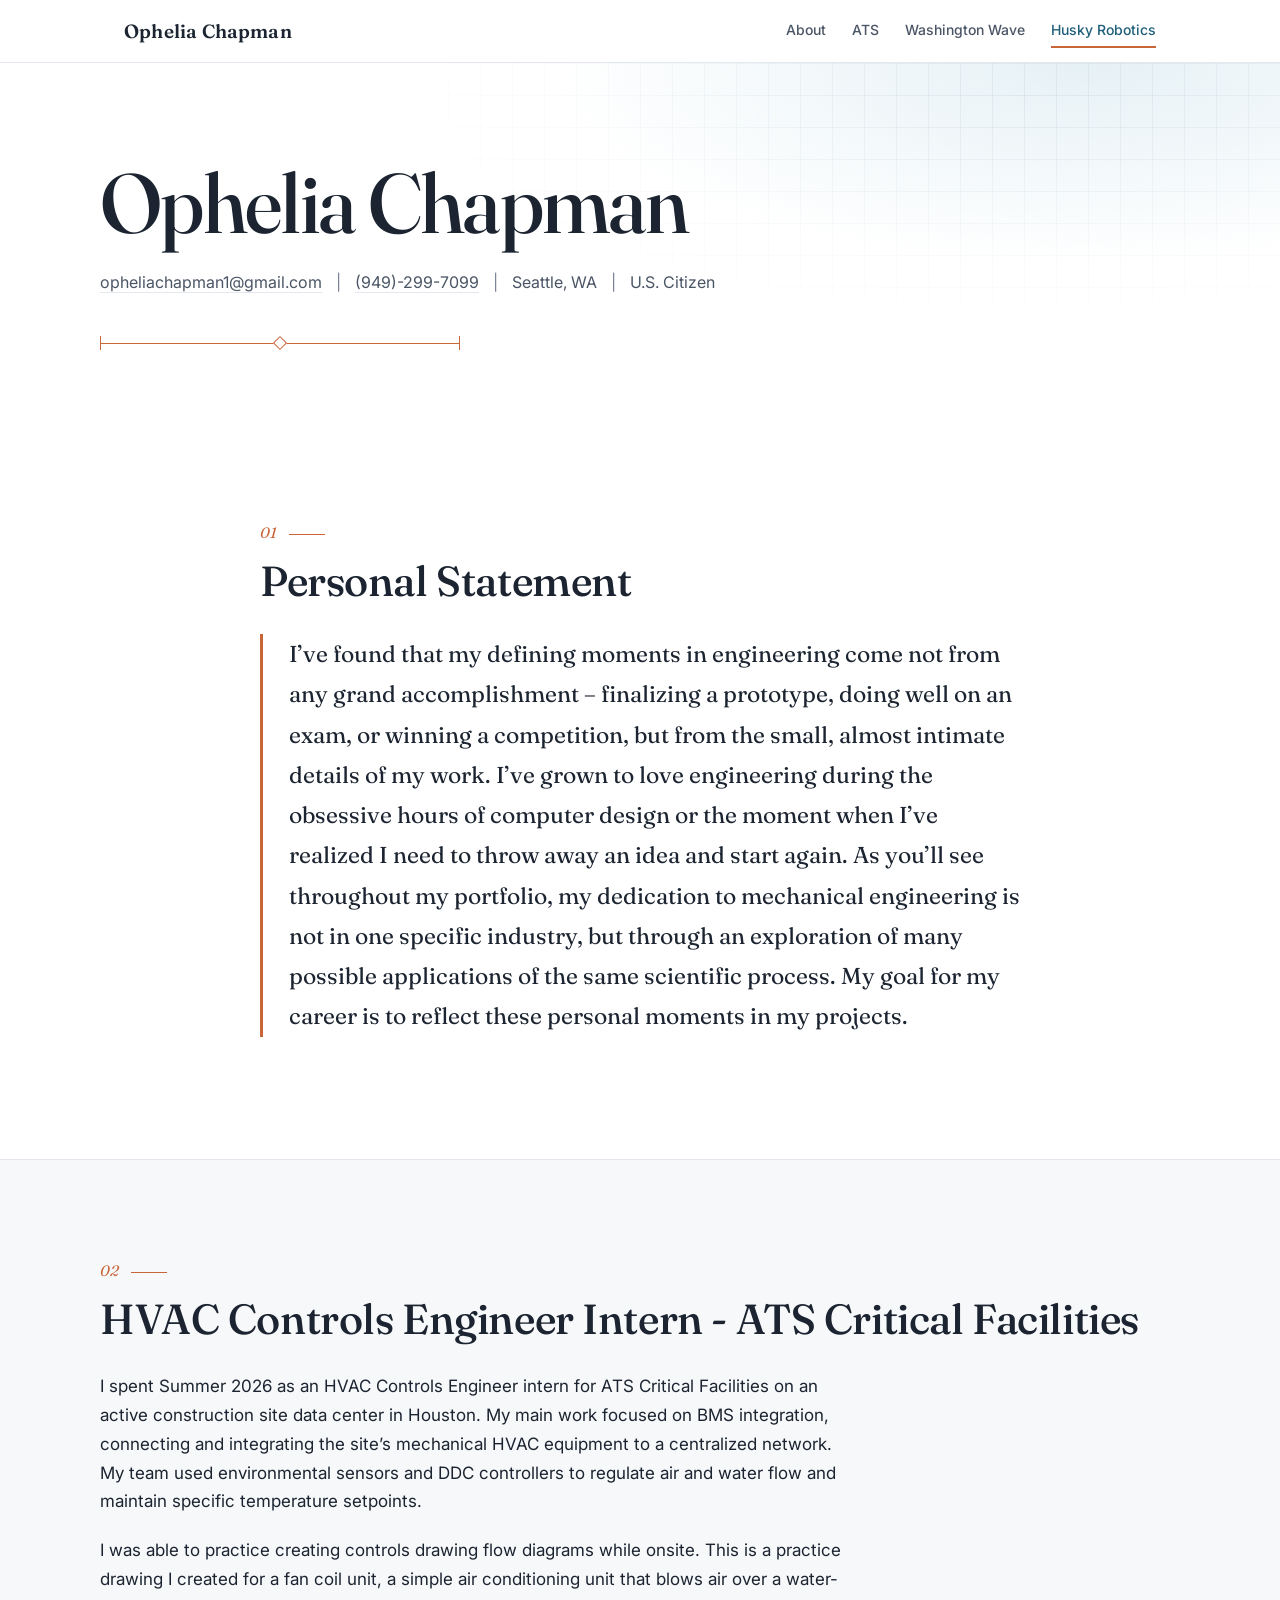
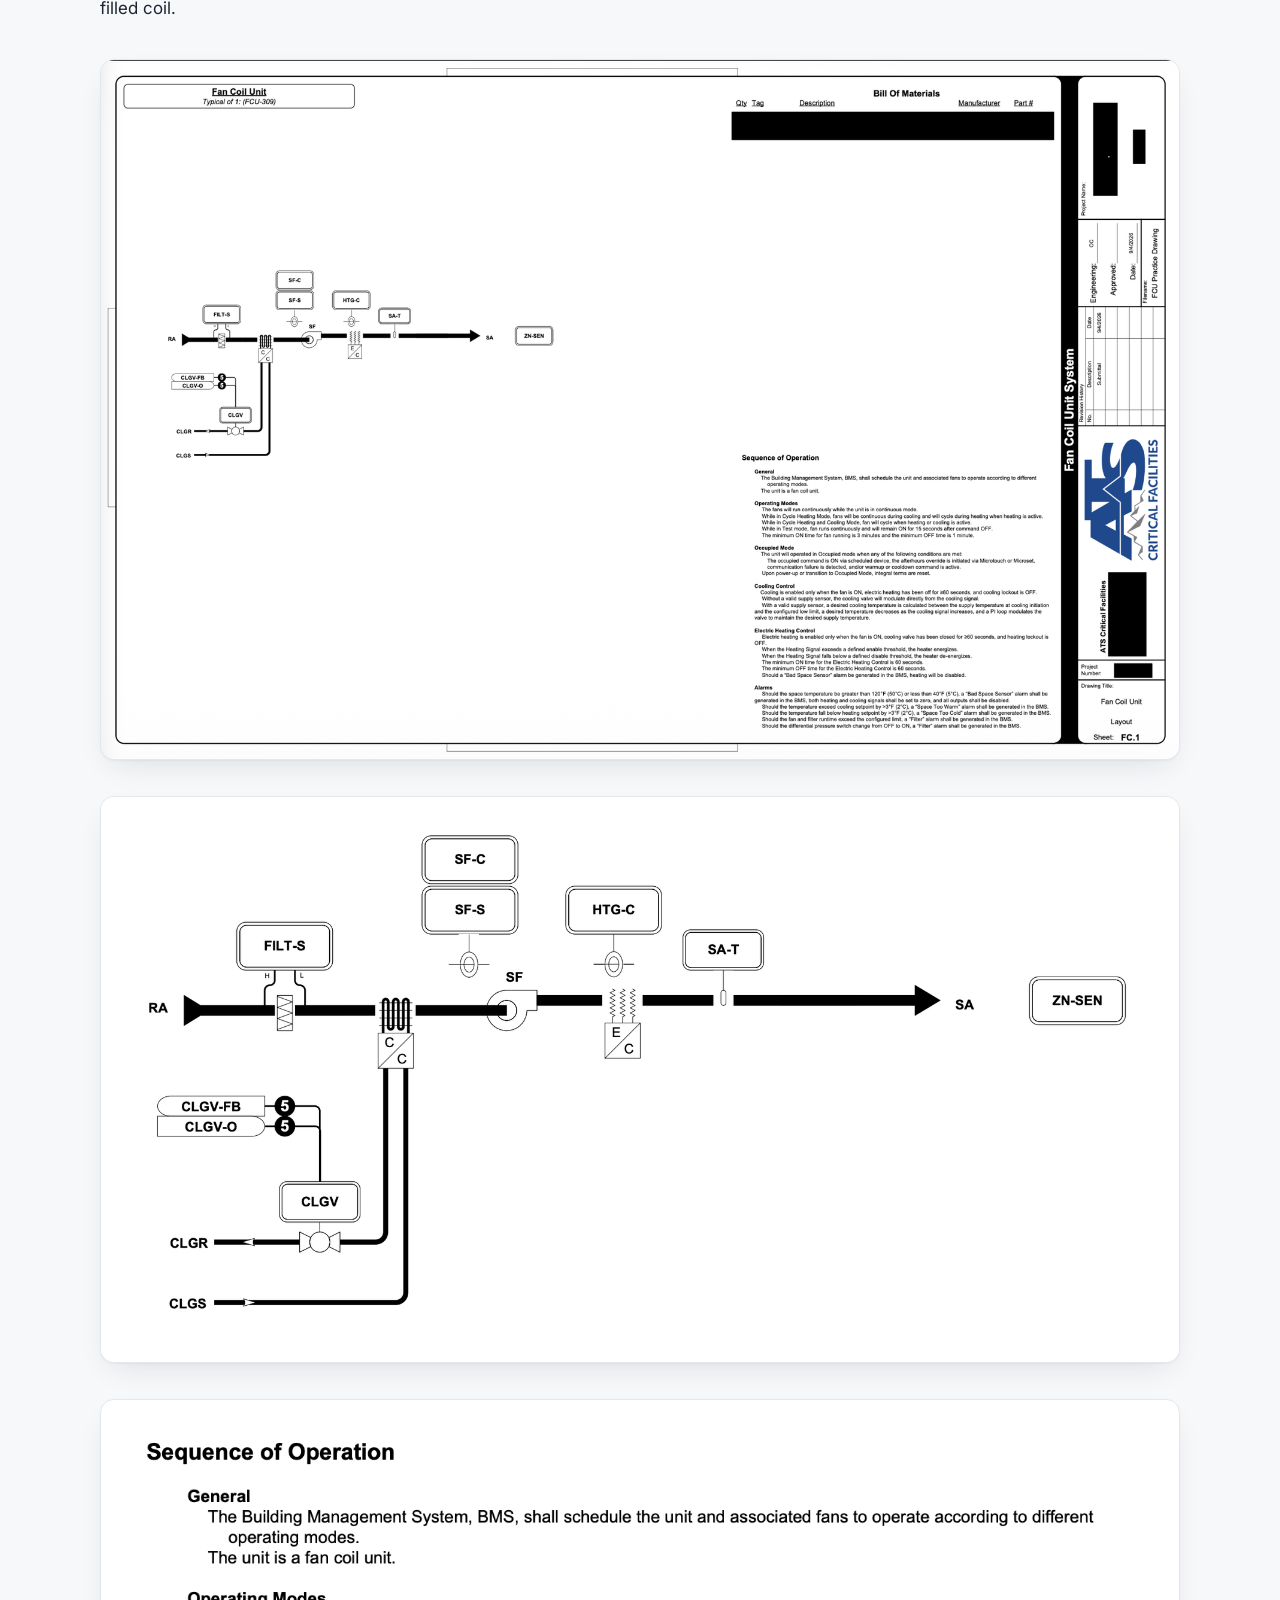
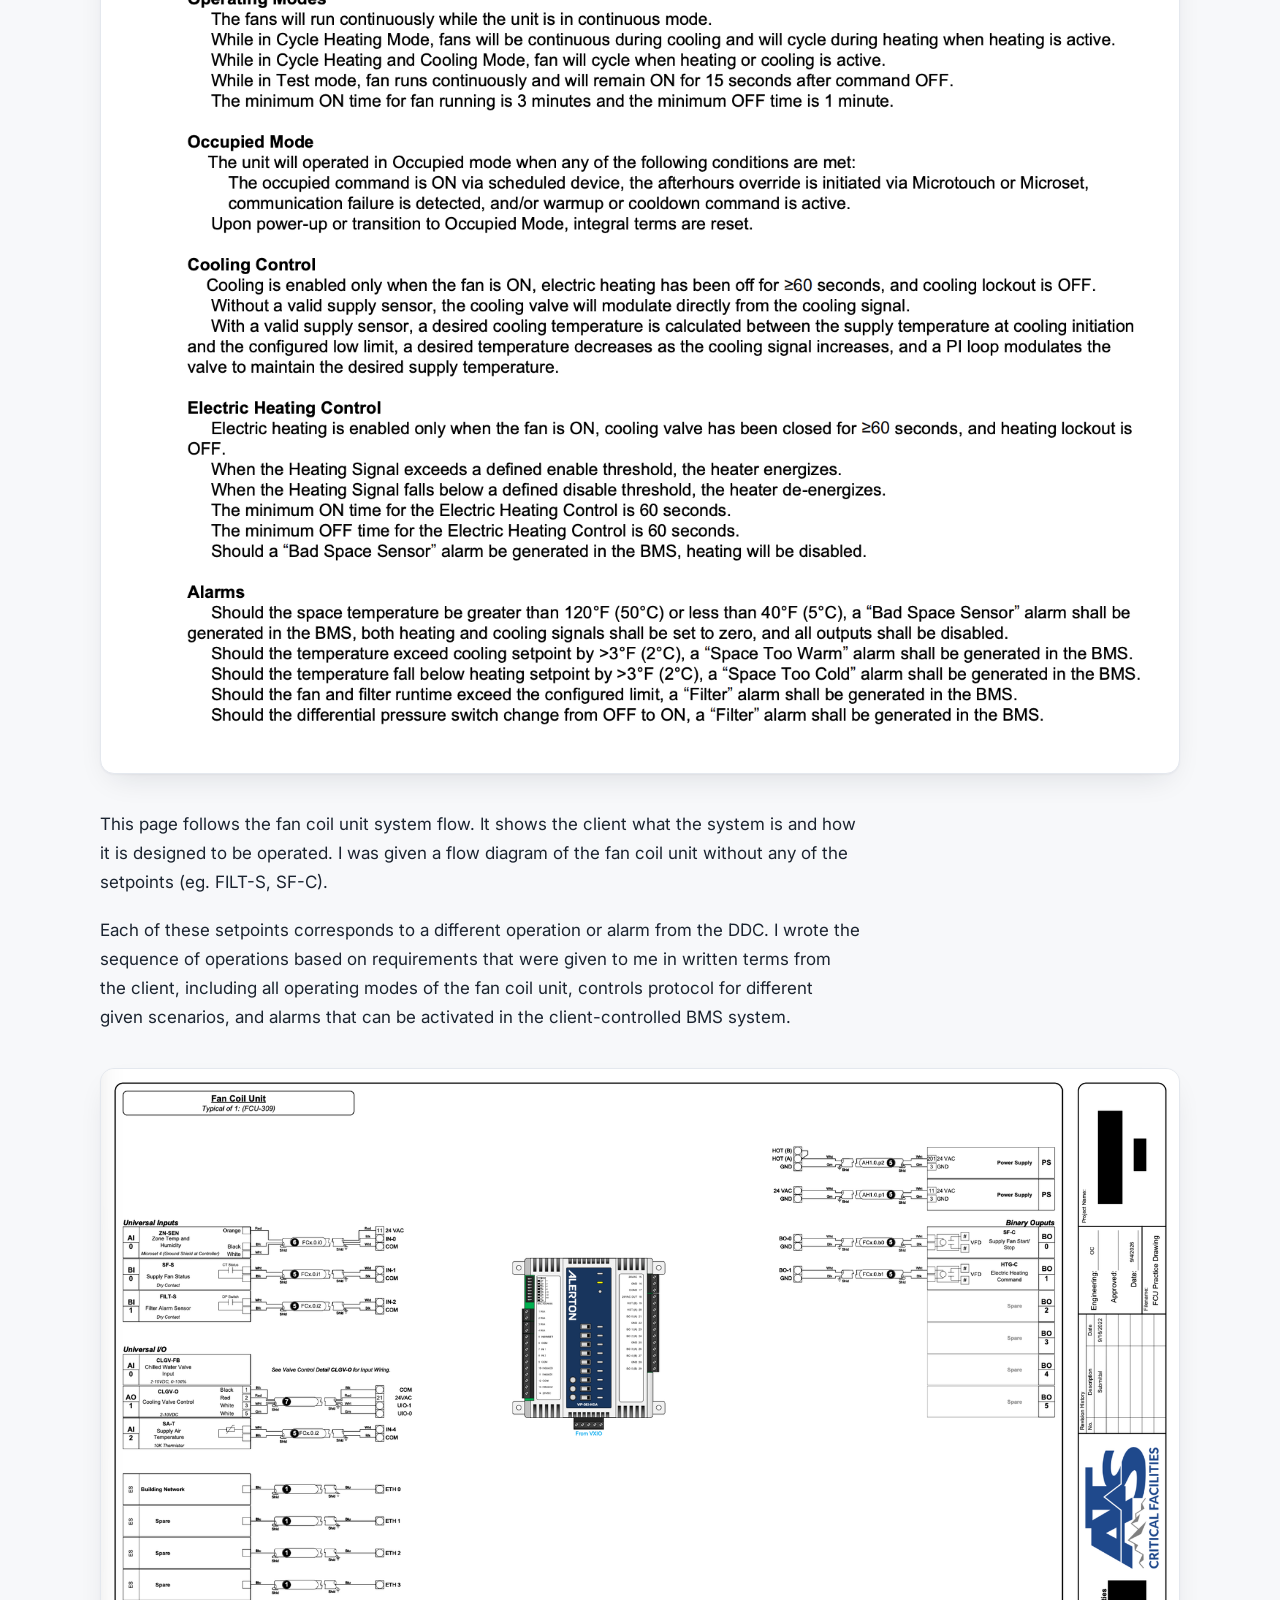
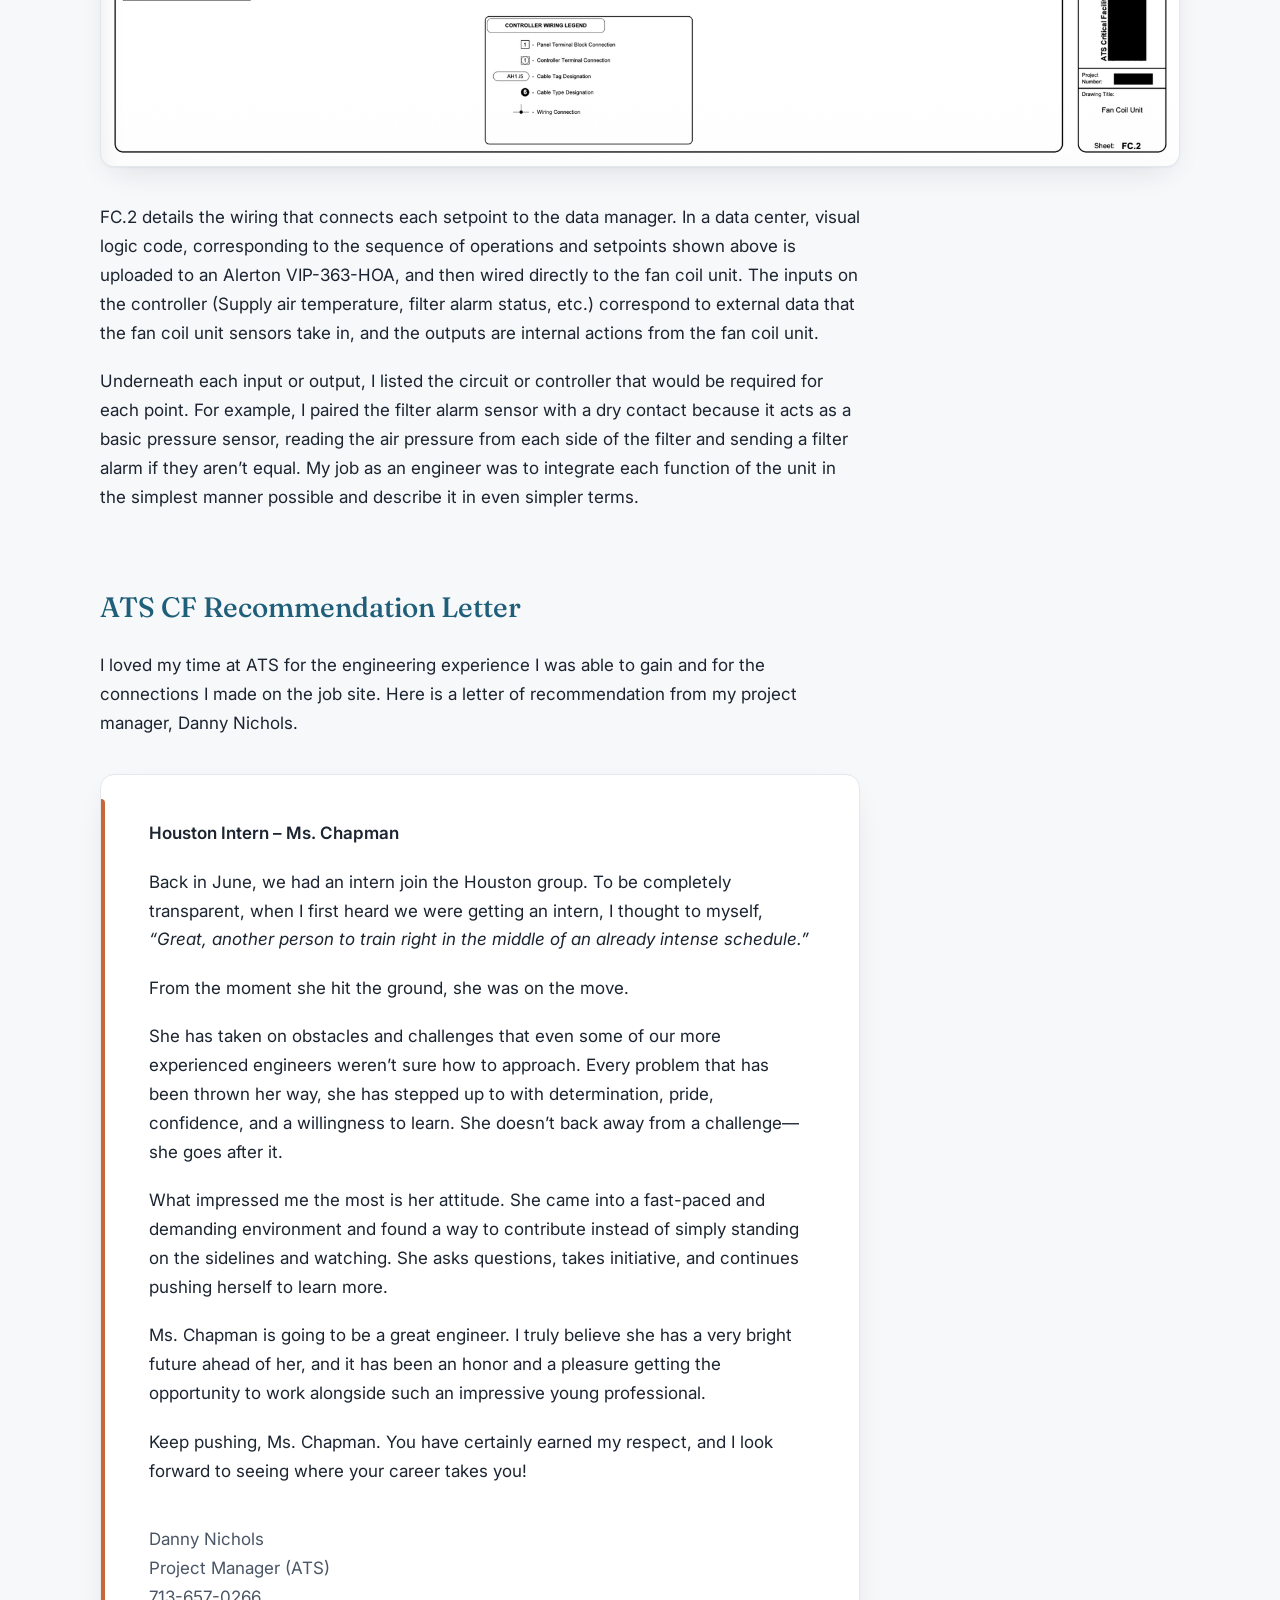
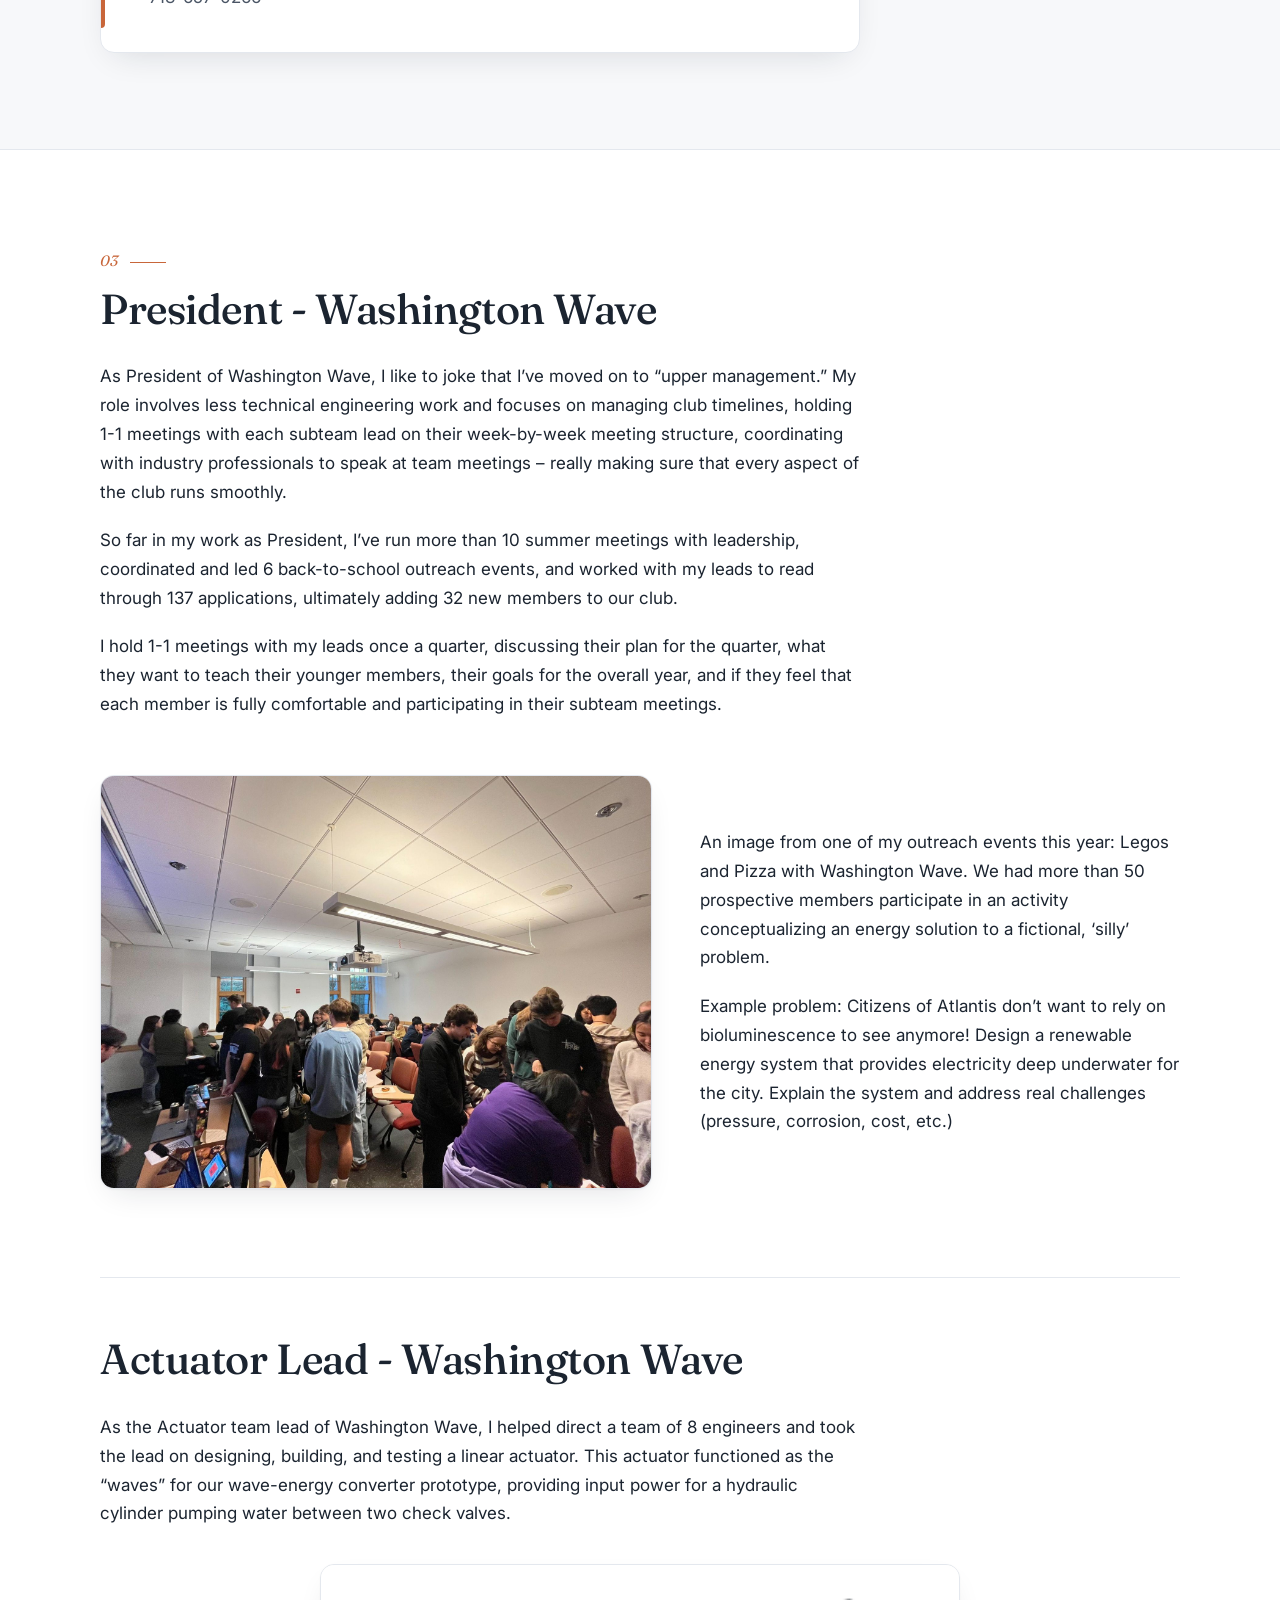
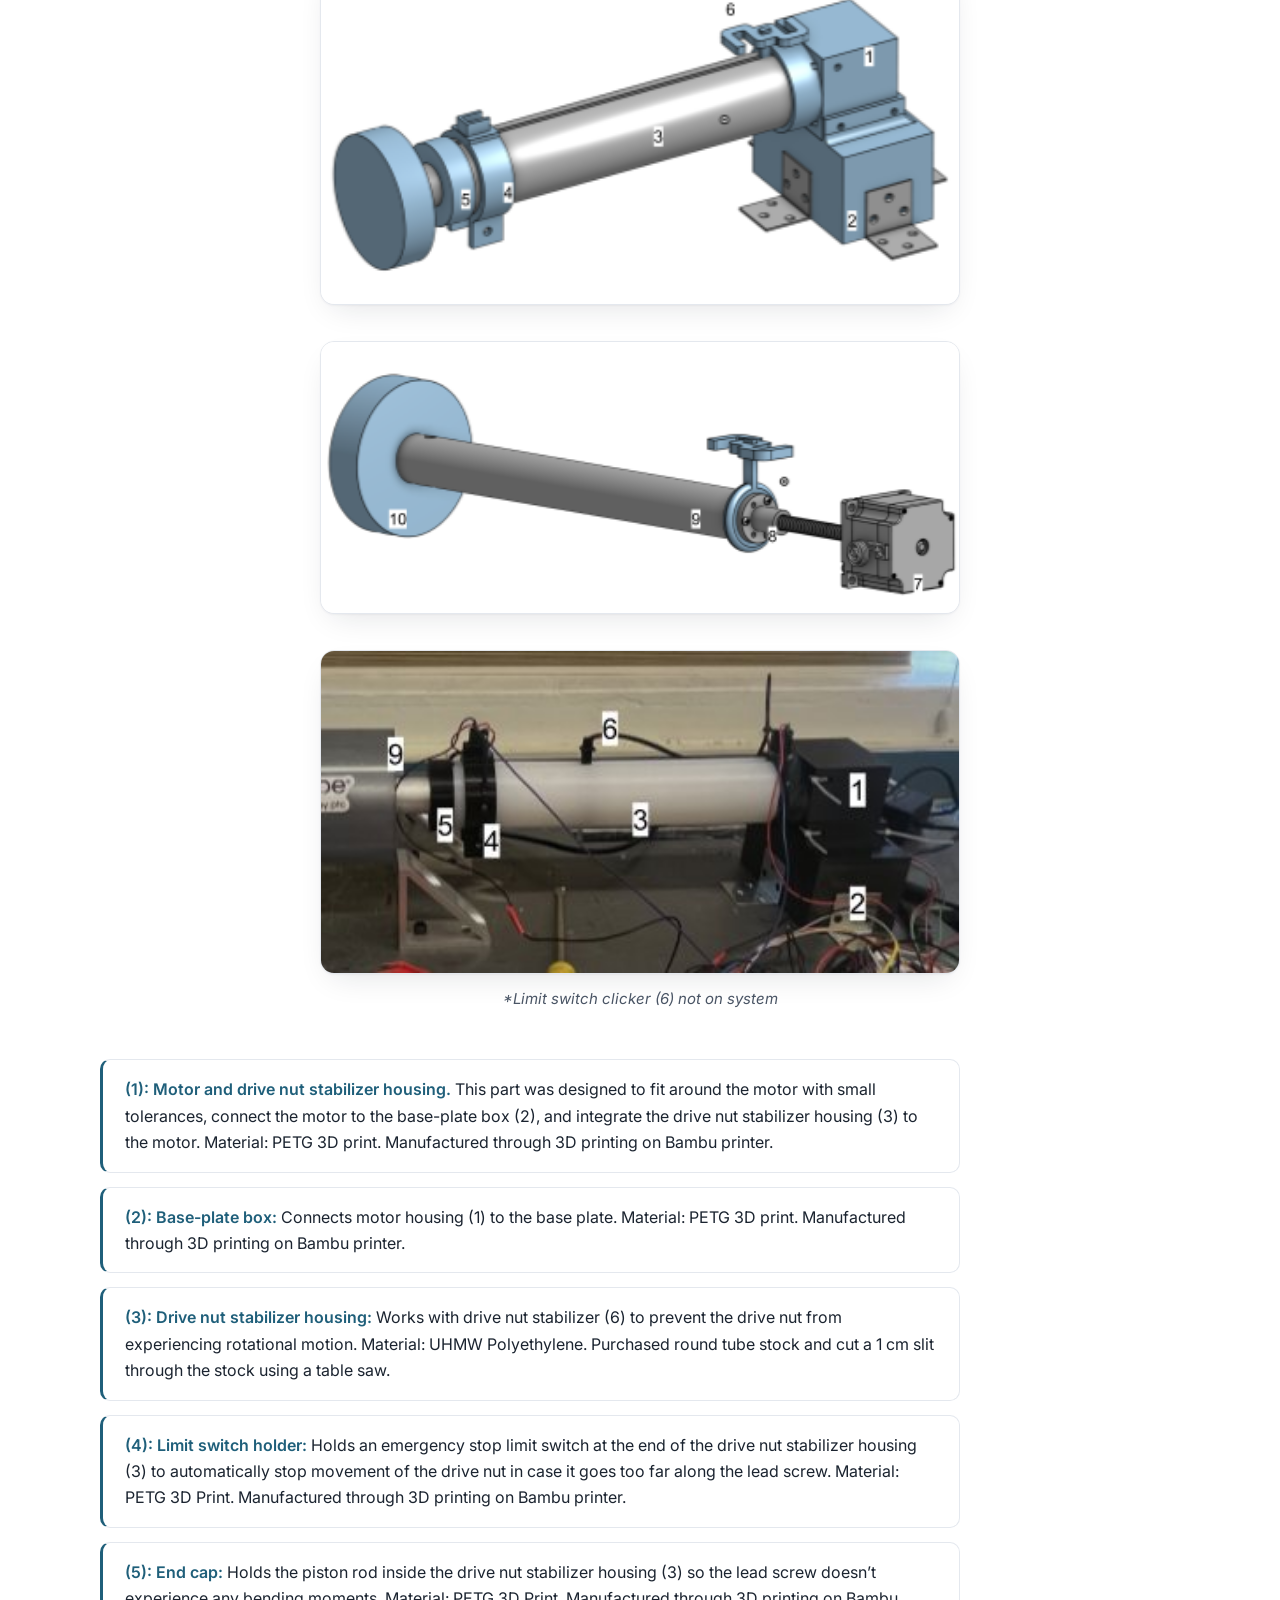
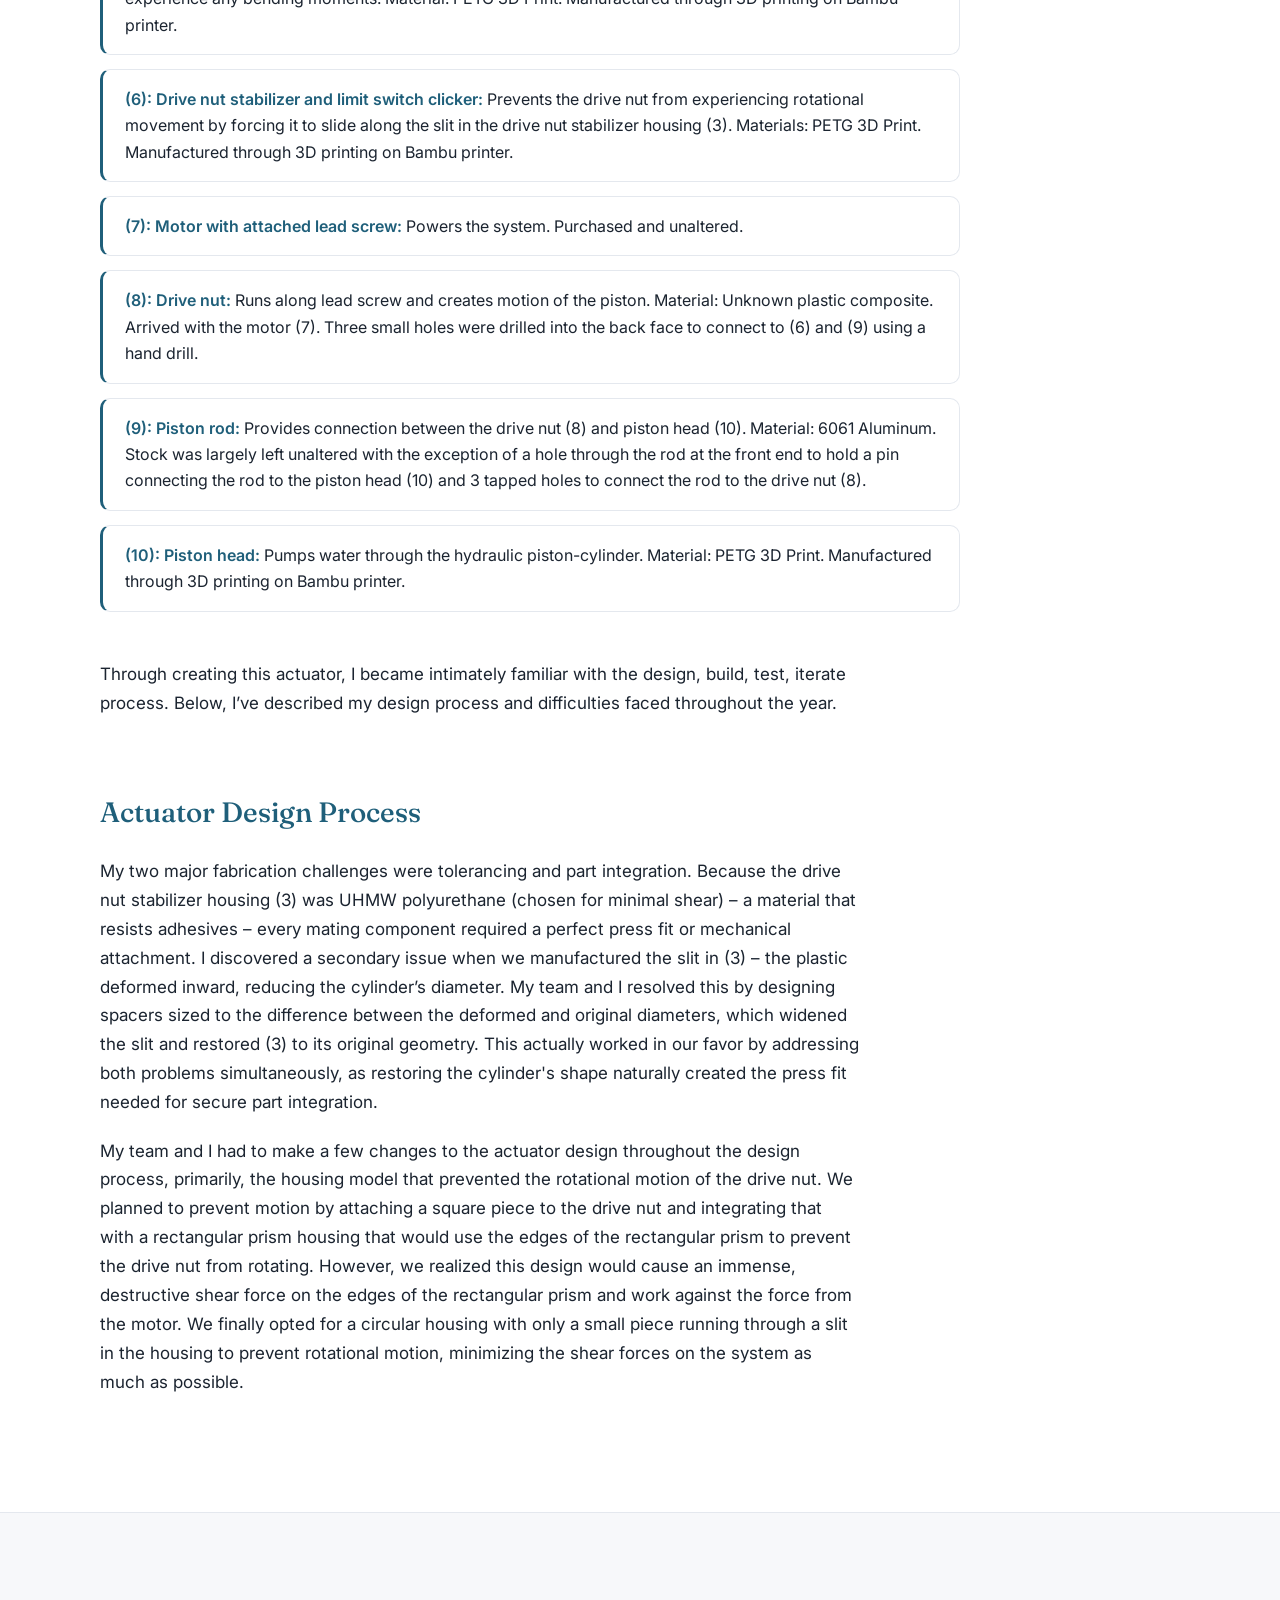
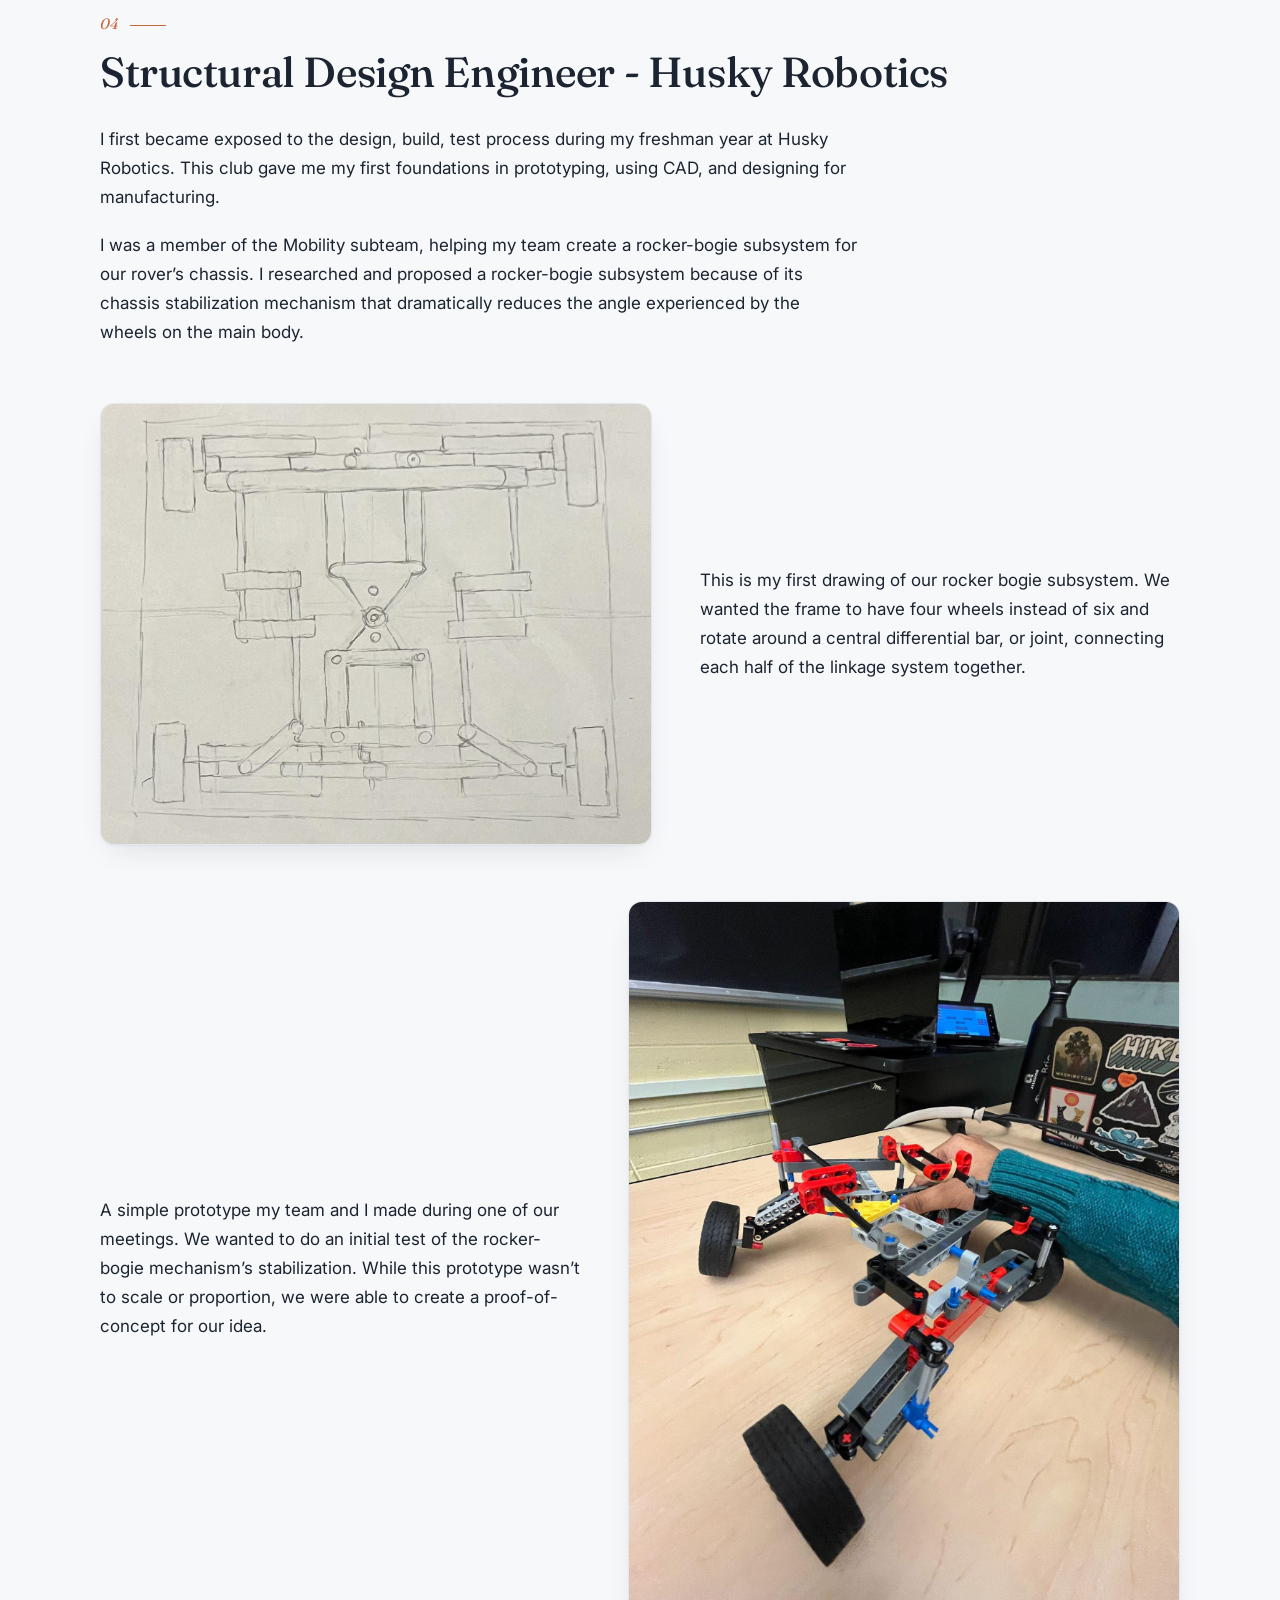
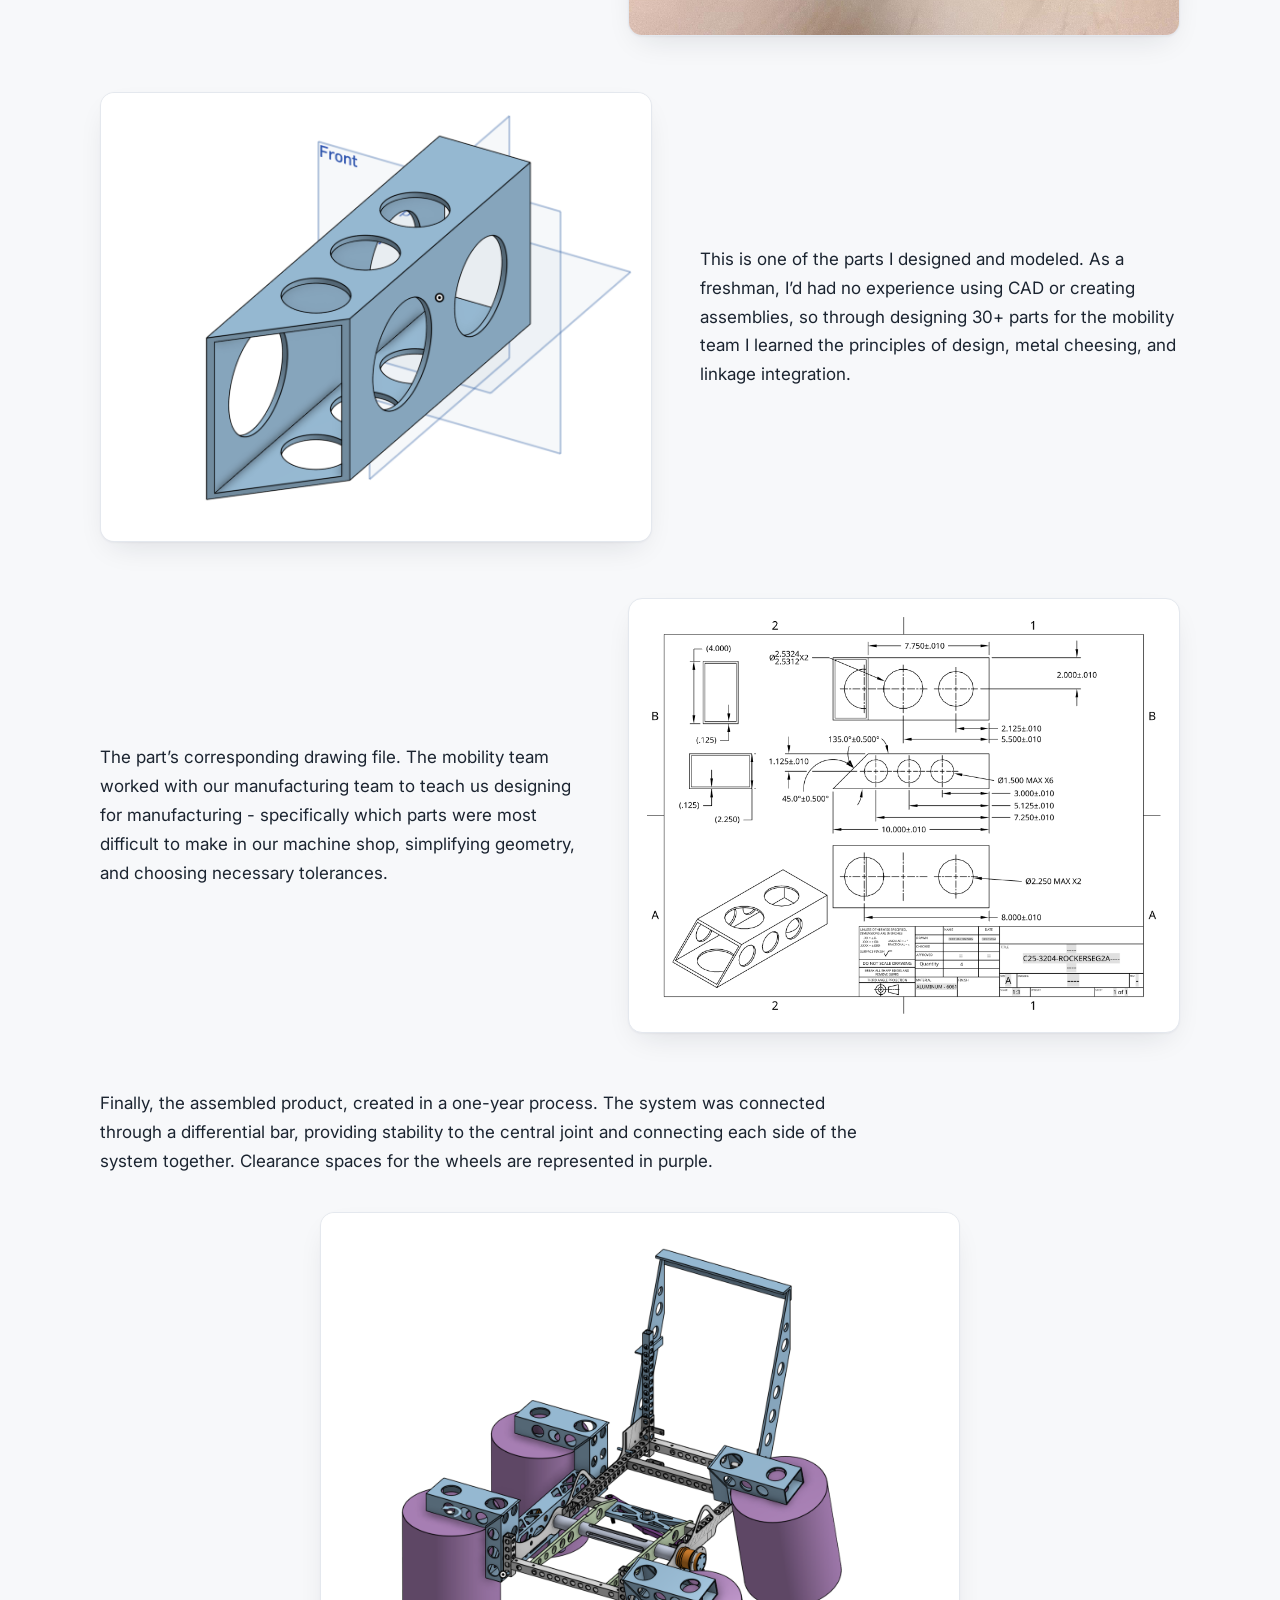
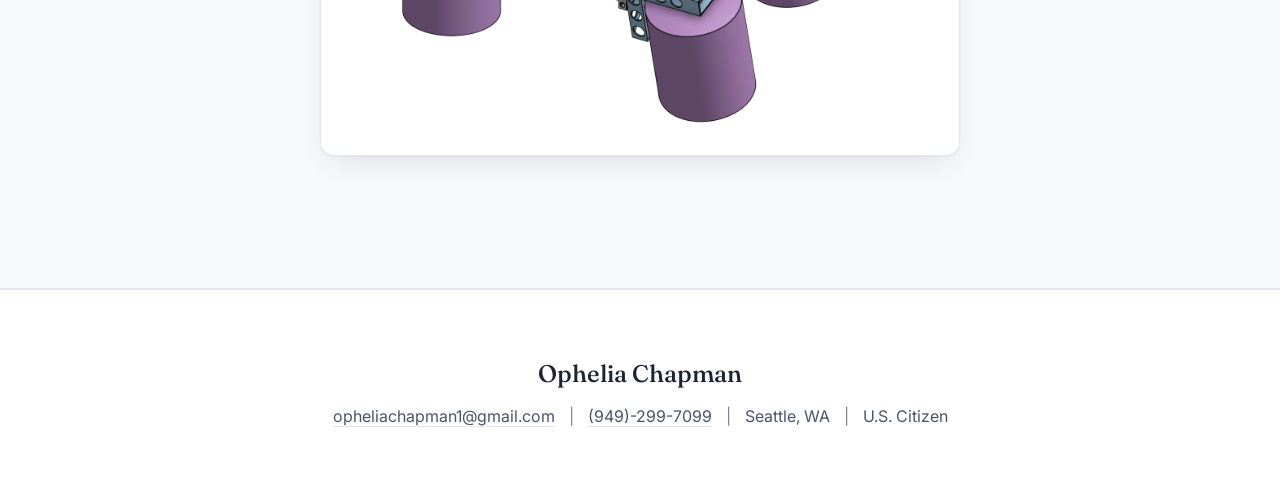
==== commit 353478c9: "Add files via upload" ====
--- a/index.html
+++ b/index.html
@@ -62,15 +62,15 @@
         </div>
 
         <figure class="figure wide">
-          <img src="images/fcu-sheet-fc1.png" alt="Fan coil unit controls drawing, sheet FC.1" loading="lazy">
+          <img src="fcu-sheet-fc1.png" alt="Fan coil unit controls drawing, sheet FC.1" loading="lazy">
         </figure>
 
         <figure class="figure wide">
-          <img src="images/fcu-flow-diagram.png" alt="Fan coil unit system flow diagram with setpoints" loading="lazy">
+          <img src="fcu-flow-diagram.png" alt="Fan coil unit system flow diagram with setpoints" loading="lazy">
         </figure>
 
         <figure class="figure wide paper">
-          <img src="images/fcu-sequence-of-operation.png" alt="Sequence of Operation for the fan coil unit" loading="lazy">
+          <img src="fcu-sequence-of-operation.png" alt="Sequence of Operation for the fan coil unit" loading="lazy">
         </figure>
 
         <div class="prose">
@@ -79,7 +79,7 @@
         </div>
 
         <figure class="figure wide">
-          <img src="images/fcu-wiring-fc2.png" alt="Fan coil unit wiring drawing, sheet FC.2" loading="lazy">
+          <img src="fcu-wiring-fc2.png" alt="Fan coil unit wiring drawing, sheet FC.2" loading="lazy">
         </figure>
 
         <div class="prose">
@@ -118,7 +118,7 @@
 
         <div class="split">
           <figure class="figure">
-            <img src="images/outreach-legos-and-pizza.jpg" alt="Prospective members at the Legos and Pizza outreach event" loading="lazy">
+            <img src="outreach-legos-and-pizza.jpg" alt="Prospective members at the Legos and Pizza outreach event" loading="lazy">
           </figure>
           <div class="side-text">
             <p>An image from one of my outreach events this year: Legos and Pizza with Washington Wave. We had more than 50 prospective members participate in an activity conceptualizing an energy solution to a fictional, ‘silly’ problem.</p>
@@ -132,15 +132,15 @@
         </div>
 
         <figure class="figure medium">
-          <img src="images/actuator-cad-assembly.png" alt="CAD model of the linear actuator assembly with numbered parts" loading="lazy">
-        </figure>
-
-        <figure class="figure medium">
-          <img src="images/actuator-cad-exploded.png" alt="CAD model of the actuator drivetrain with numbered parts" loading="lazy">
-        </figure>
-
-        <figure class="figure medium">
-          <img src="images/actuator-built.jpg" alt="The built linear actuator with numbered parts" loading="lazy">
+          <img src="actuator-cad-assembly.png" alt="CAD model of the linear actuator assembly with numbered parts" loading="lazy">
+        </figure>
+
+        <figure class="figure medium">
+          <img src="actuator-cad-exploded.png" alt="CAD model of the actuator drivetrain with numbered parts" loading="lazy">
+        </figure>
+
+        <figure class="figure medium">
+          <img src="actuator-built.jpg" alt="The built linear actuator with numbered parts" loading="lazy">
           <figcaption class="note"><em>*Limit switch clicker (6) not on system</em></figcaption>
         </figure>
 
@@ -181,7 +181,7 @@
 
         <div class="split">
           <figure class="figure">
-            <img src="images/rocker-bogie-sketch.jpg" alt="Hand sketch of the rocker-bogie subsystem" loading="lazy">
+            <img src="rocker-bogie-sketch.jpg" alt="Hand sketch of the rocker-bogie subsystem" loading="lazy">
           </figure>
           <div class="side-text">
             <p>This is my first drawing of our rocker bogie subsystem. We wanted the frame to have four wheels instead of six and rotate around a central differential bar, or joint, connecting each half of the linkage system together.</p>
@@ -193,13 +193,13 @@
             <p>A simple prototype my team and I made during one of our meetings. We wanted to do an initial test of the rocker-bogie mechanism’s stabilization. While this prototype wasn’t to scale or proportion, we were able to create a proof-of-concept for our idea.</p>
           </div>
           <figure class="figure">
-            <img src="images/rocker-bogie-prototype.jpg" alt="Lego prototype of the rocker-bogie mechanism" loading="lazy">
+            <img src="rocker-bogie-prototype.jpg" alt="Lego prototype of the rocker-bogie mechanism" loading="lazy">
           </figure>
         </div>
 
         <div class="split">
           <figure class="figure">
-            <img src="images/mobility-part-cad.png" alt="CAD model of a mobility subteam part" loading="lazy">
+            <img src="mobility-part-cad.png" alt="CAD model of a mobility subteam part" loading="lazy">
           </figure>
           <div class="side-text">
             <p>This is one of the parts I designed and modeled. As a freshman, I’d had no experience using CAD or creating assemblies, so through designing 30+ parts for the mobility team I learned the principles of design, metal cheesing, and linkage integration.</p>
@@ -211,7 +211,7 @@
             <p>The part’s corresponding drawing file. The mobility team worked with our manufacturing team to teach us designing for manufacturing - specifically which parts were most difficult to make in our machine shop, simplifying geometry, and choosing necessary tolerances.</p>
           </div>
           <figure class="figure paper">
-            <img src="images/mobility-part-drawing.png" alt="Engineering drawing of the mobility subteam part" loading="lazy">
+            <img src="mobility-part-drawing.png" alt="Engineering drawing of the mobility subteam part" loading="lazy">
           </figure>
         </div>
 
@@ -220,7 +220,7 @@
         </div>
 
         <figure class="figure medium">
-          <img src="images/rocker-bogie-assembly.png" alt="CAD assembly of the rocker-bogie subsystem with wheel clearance spaces in purple" loading="lazy">
+          <img src="rocker-bogie-assembly.png" alt="CAD assembly of the rocker-bogie subsystem with wheel clearance spaces in purple" loading="lazy">
         </figure>
       </div>
     </section>
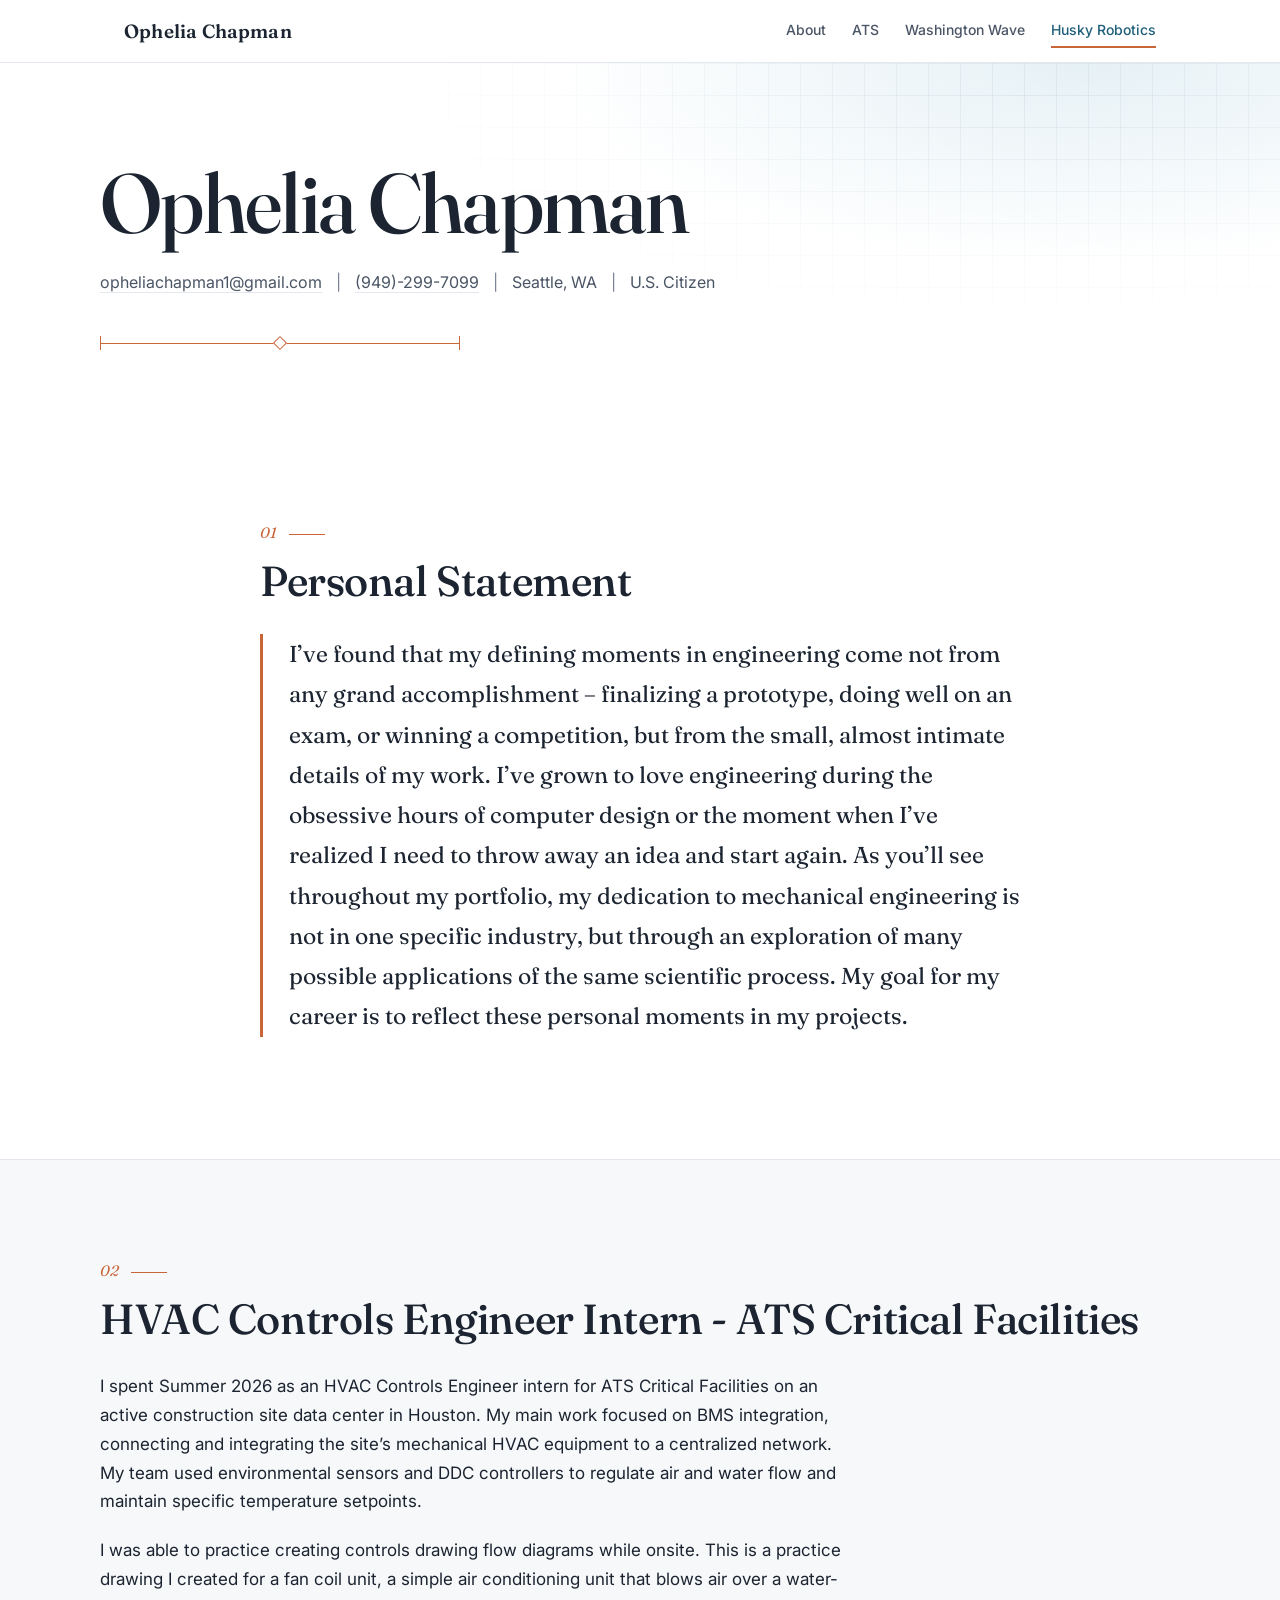
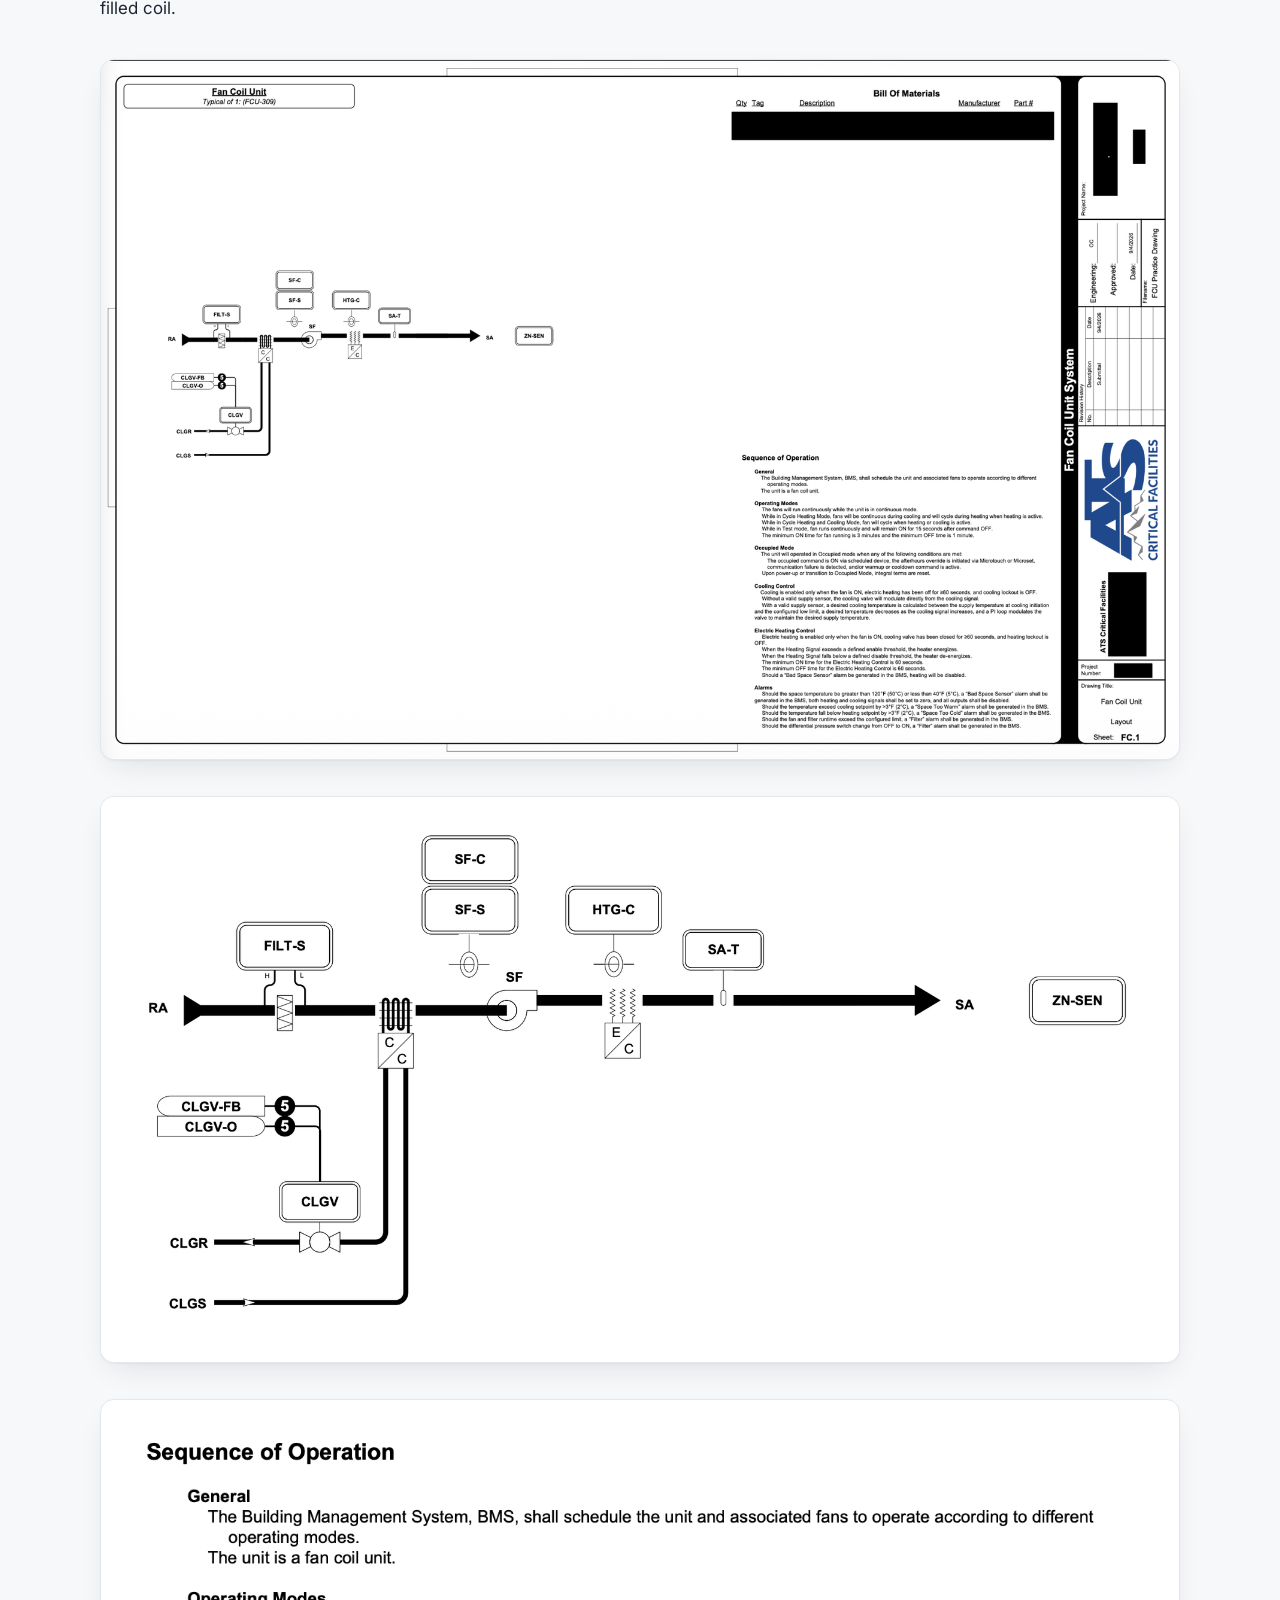
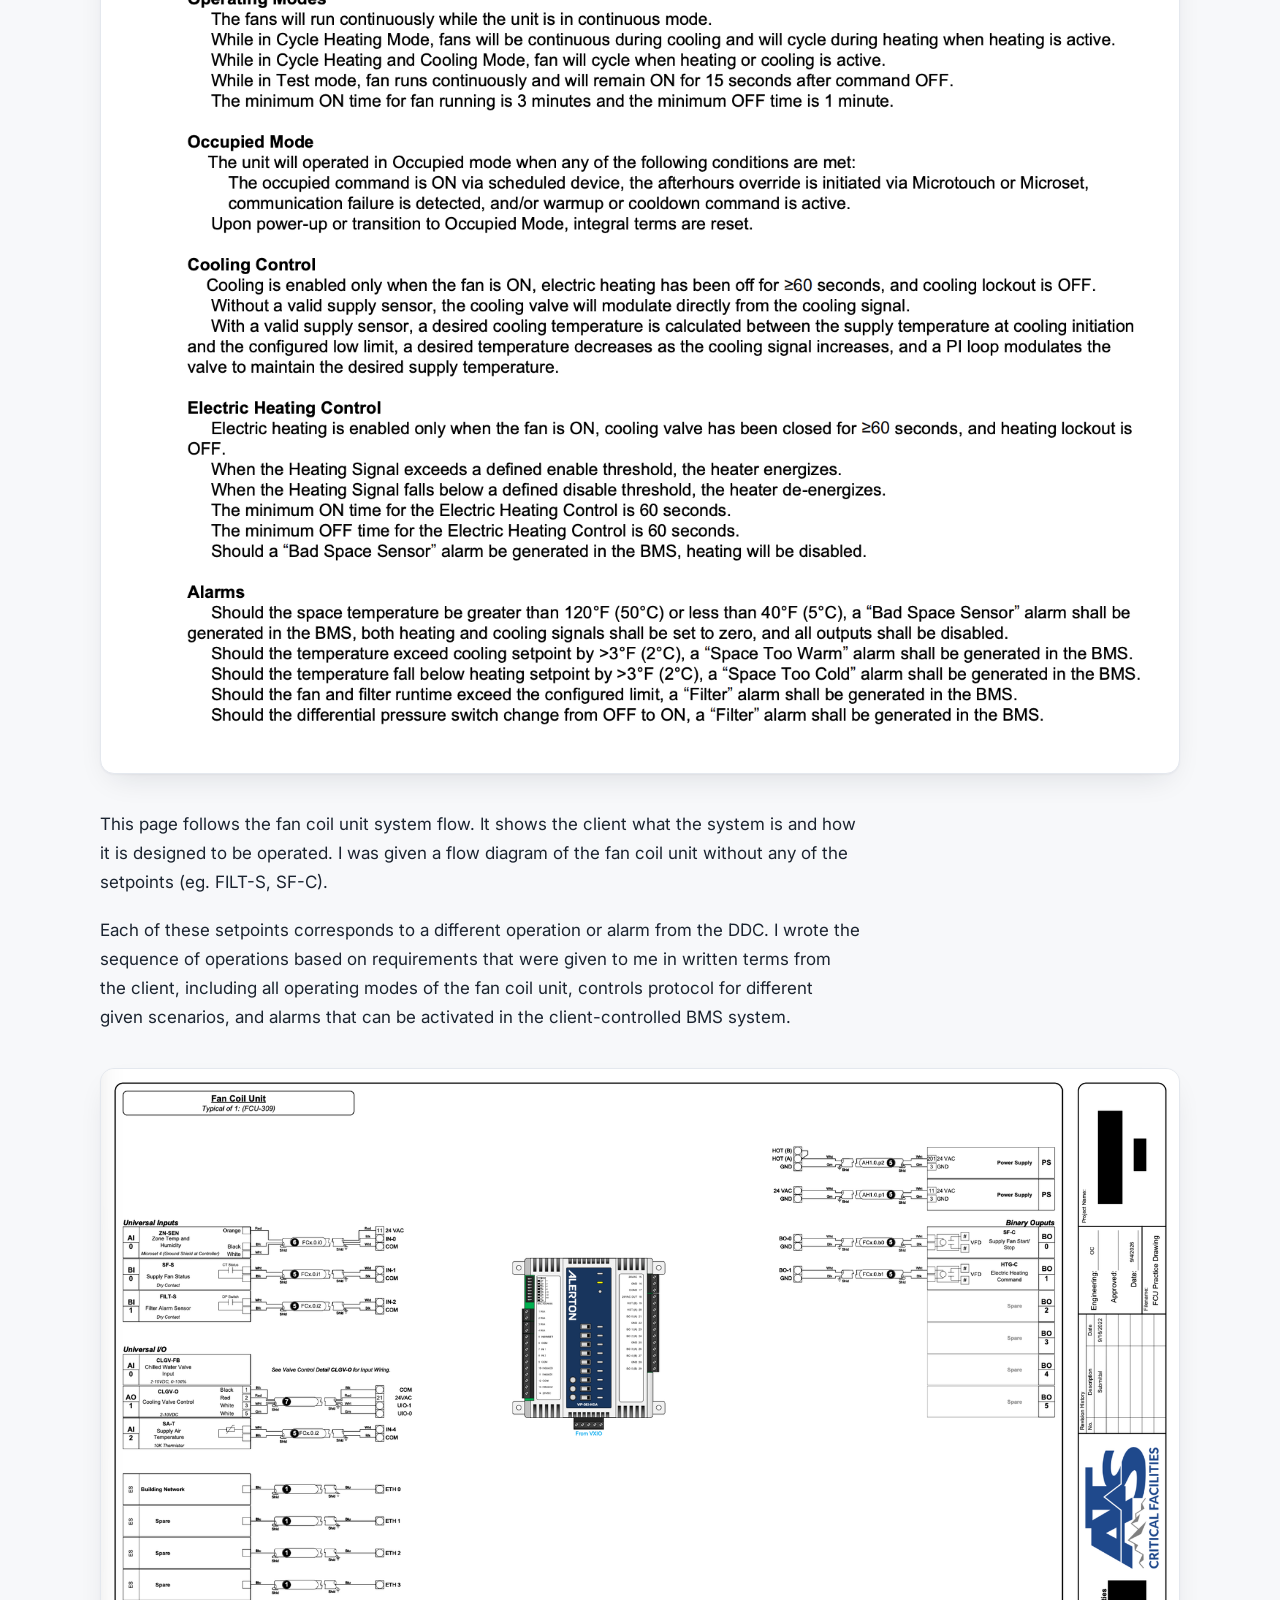
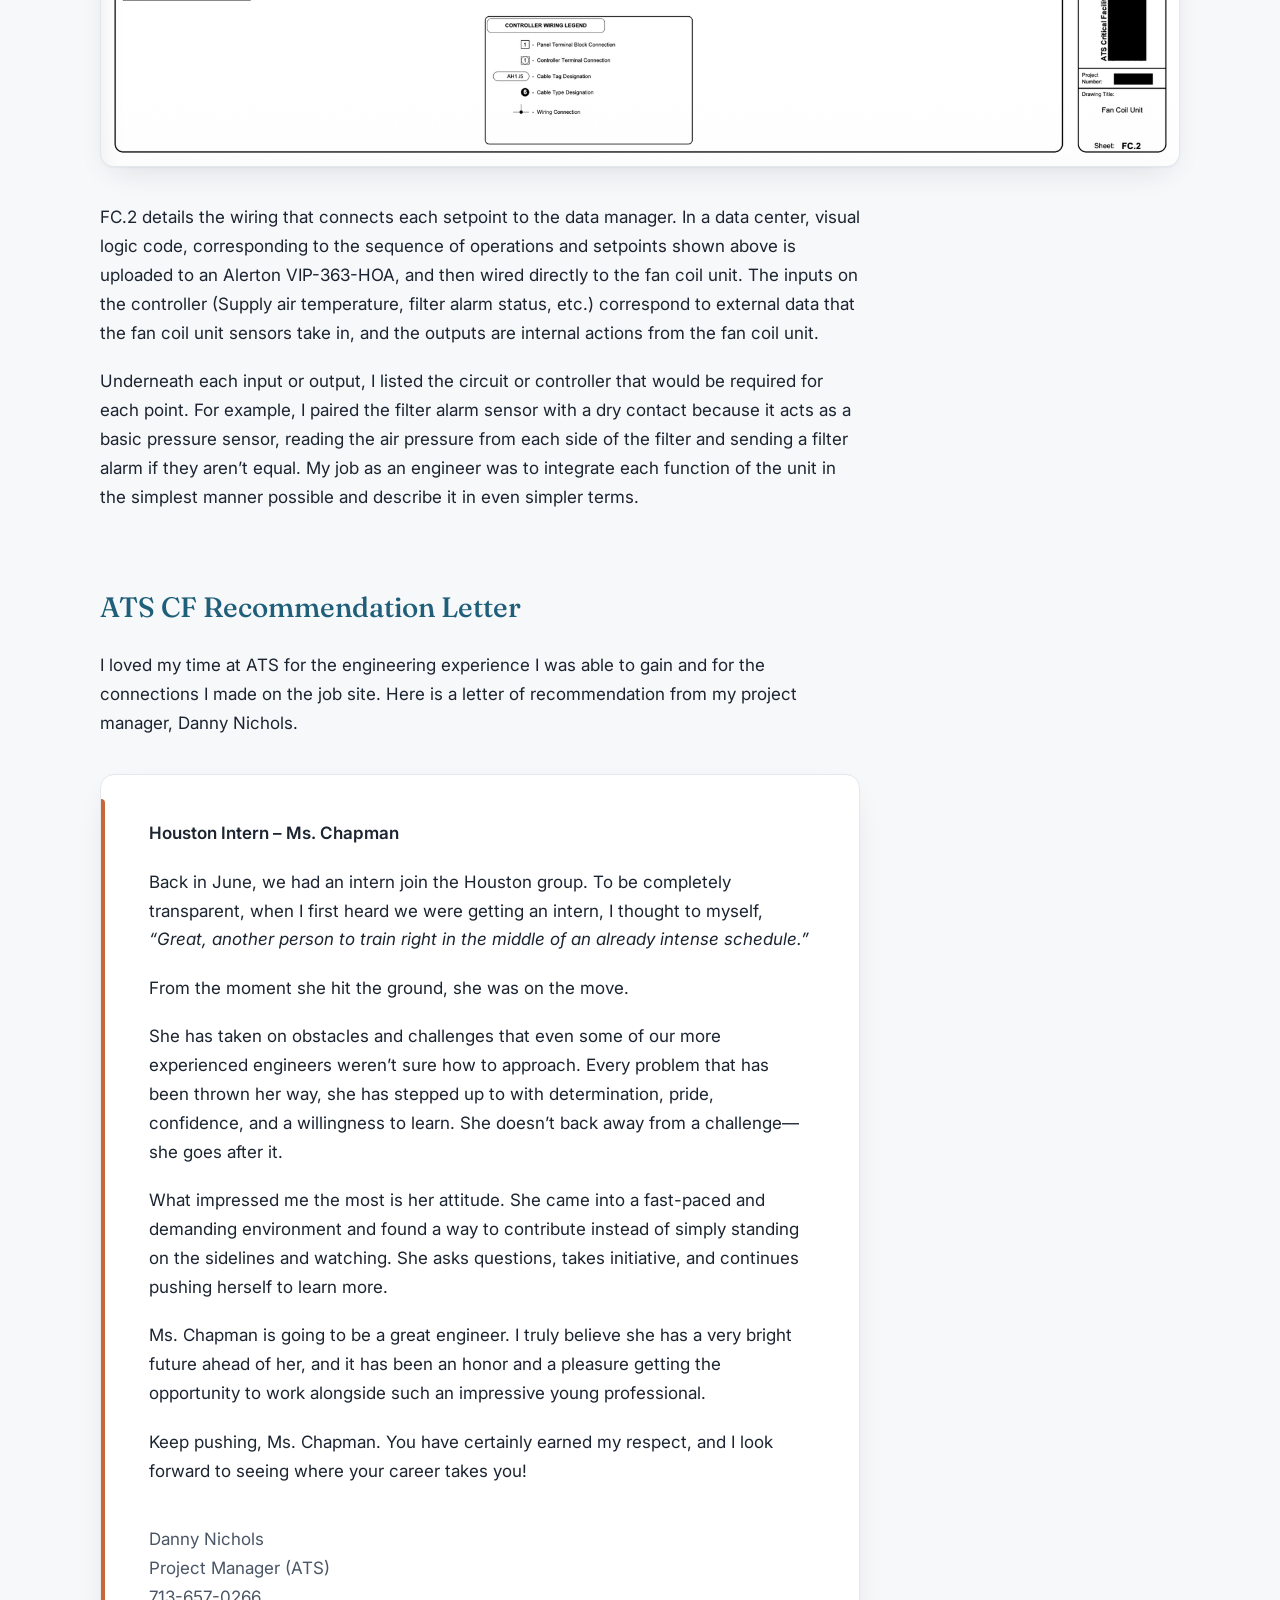
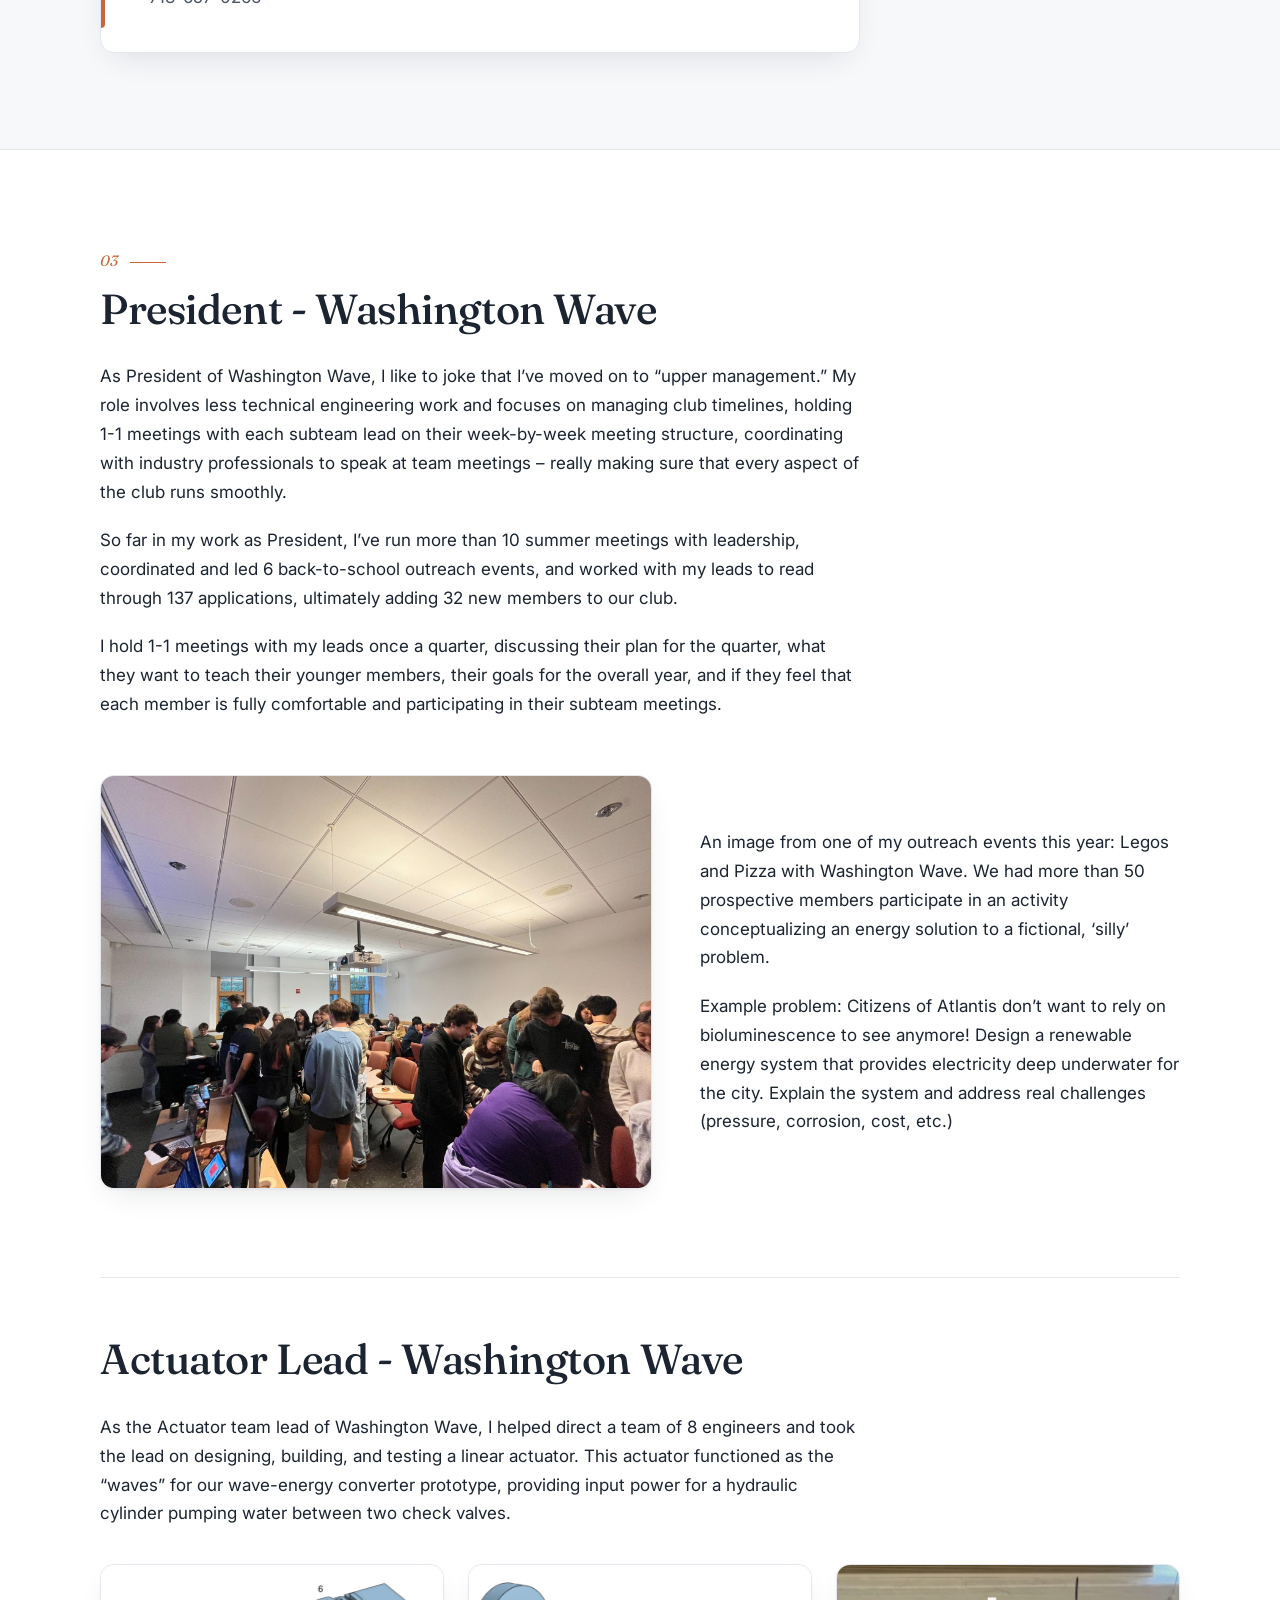
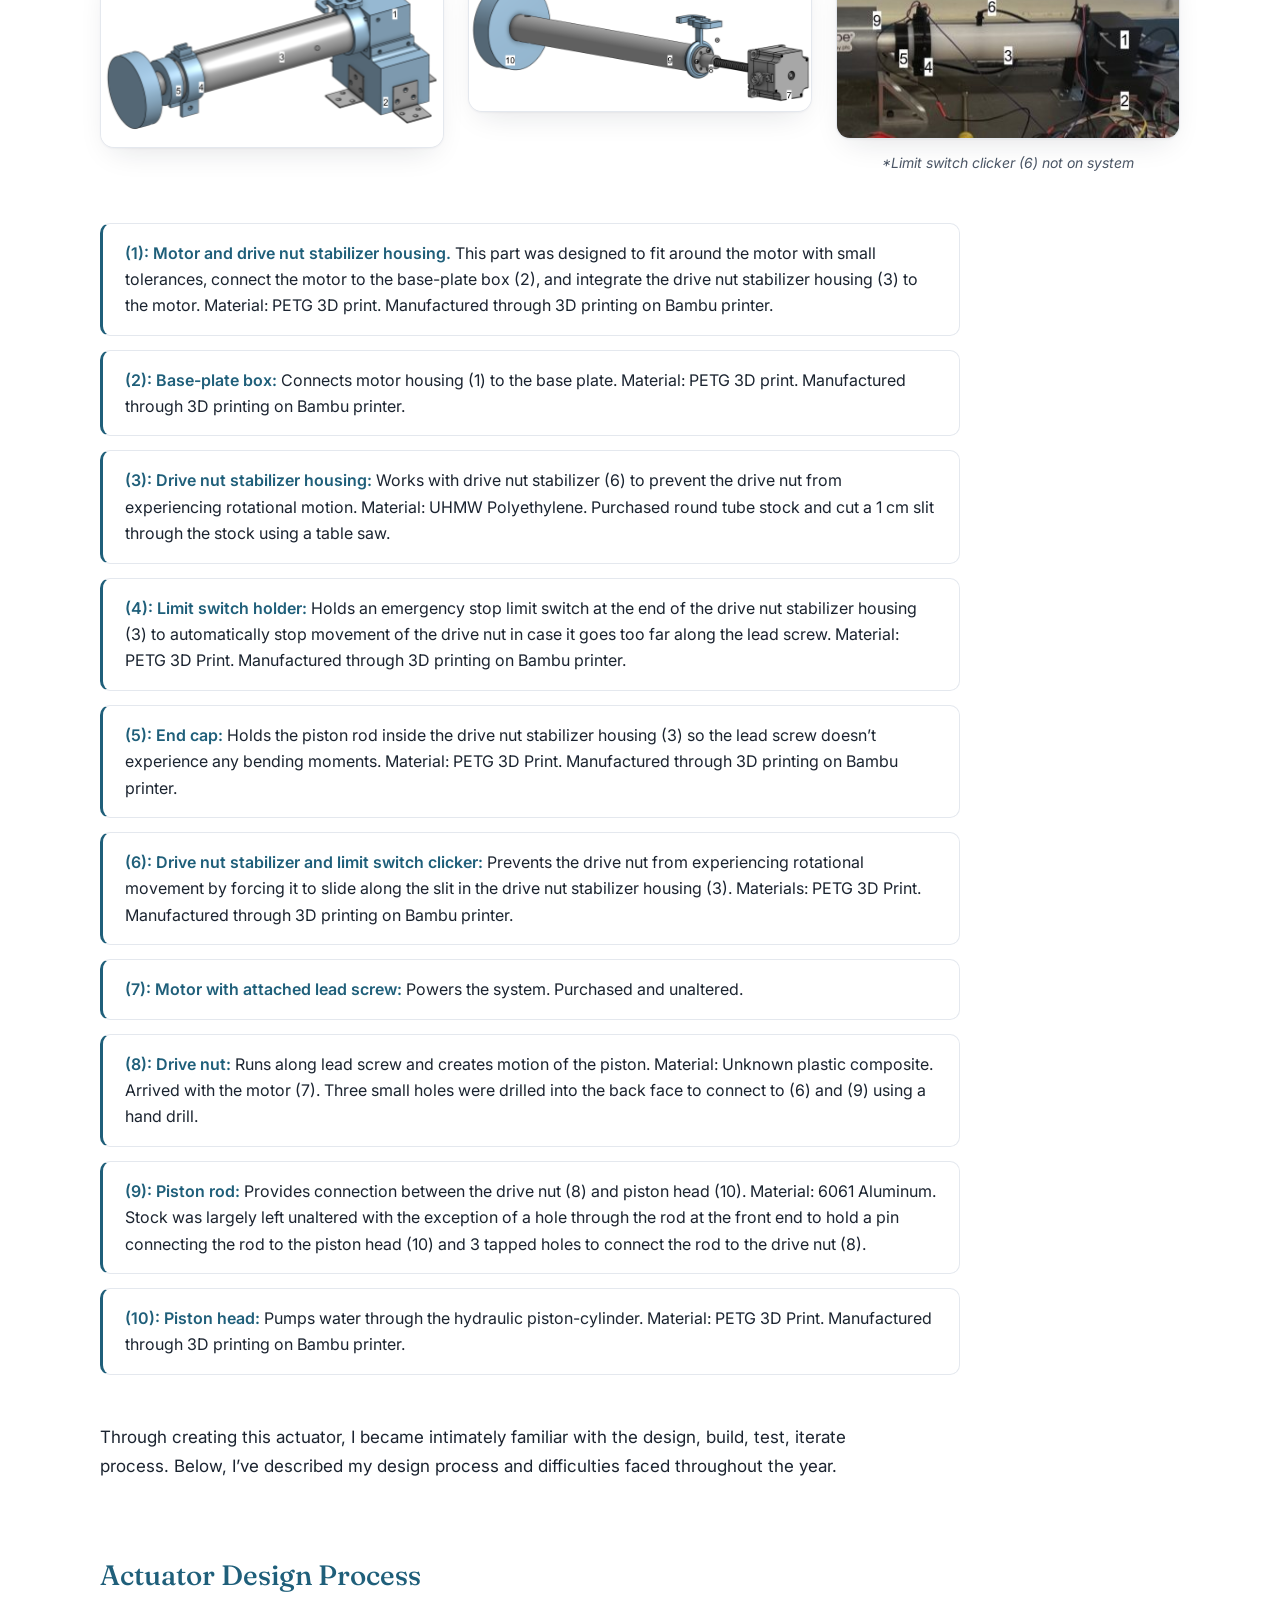
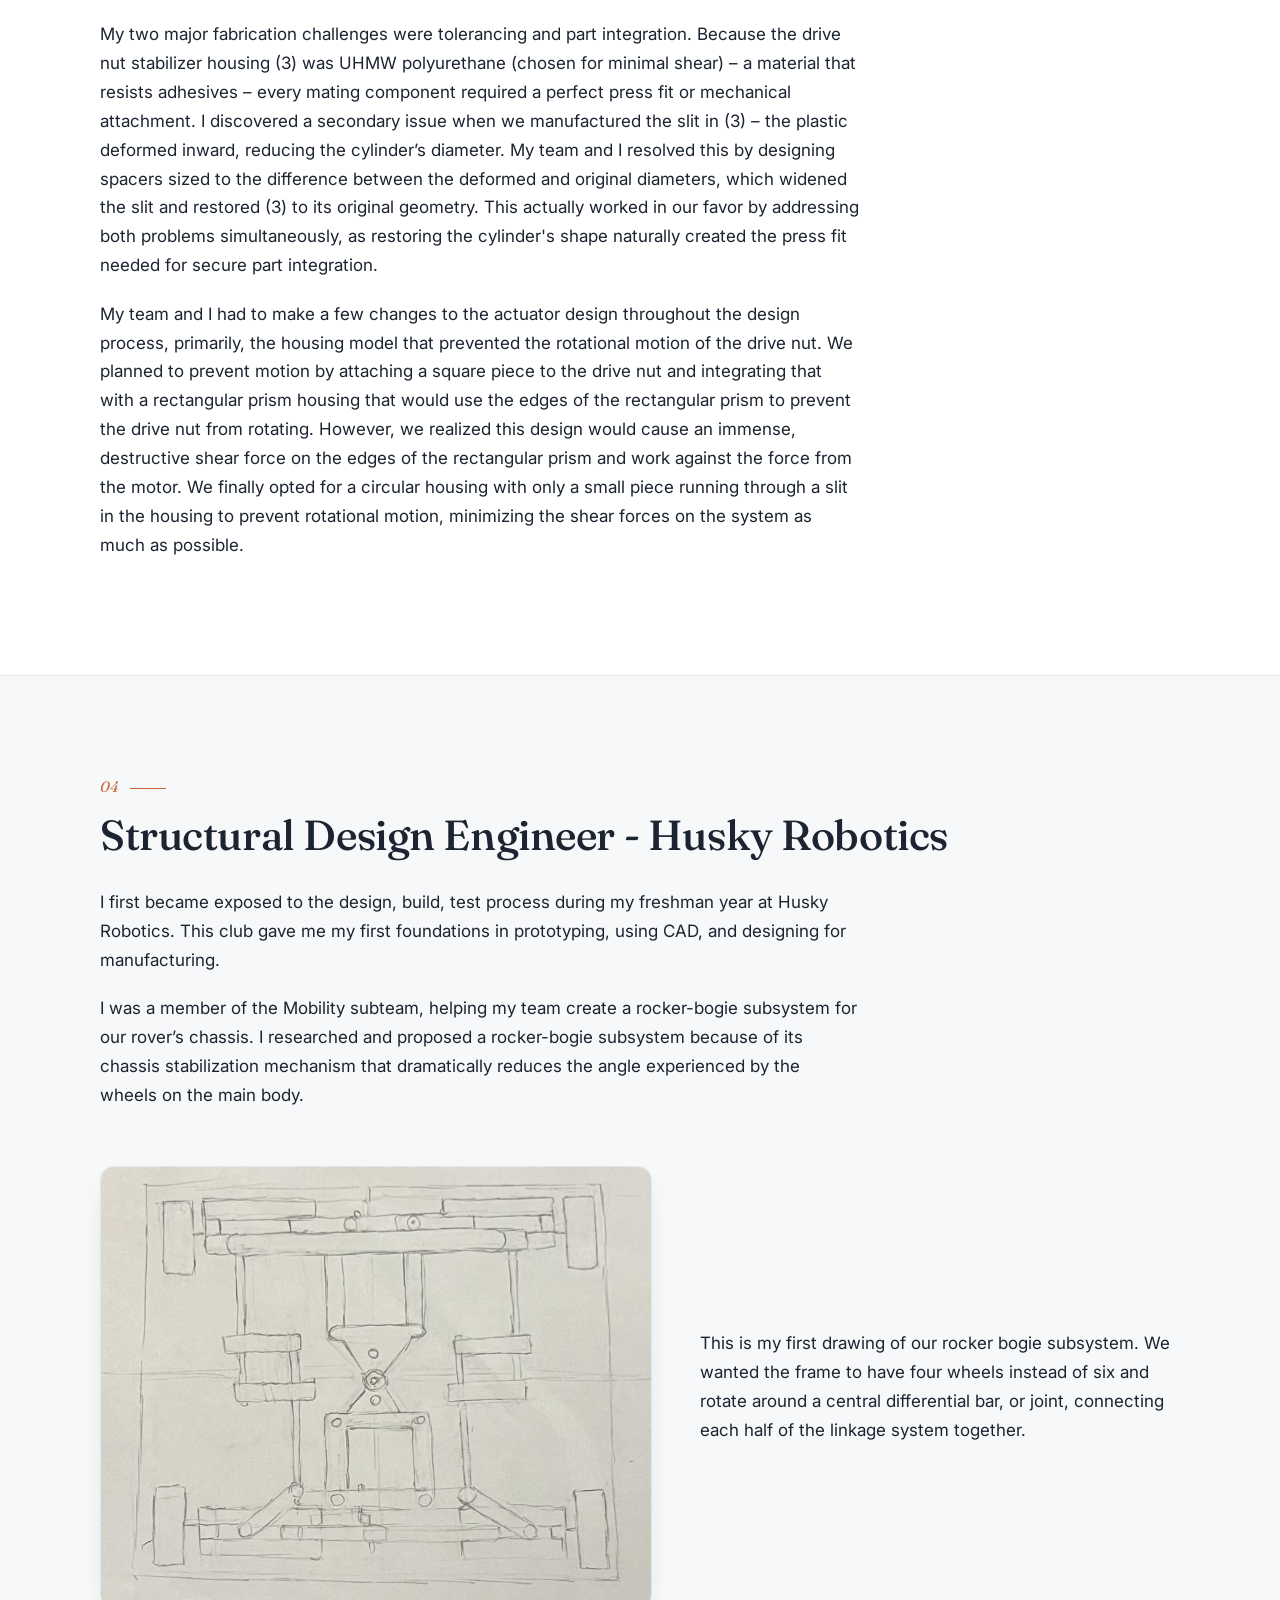
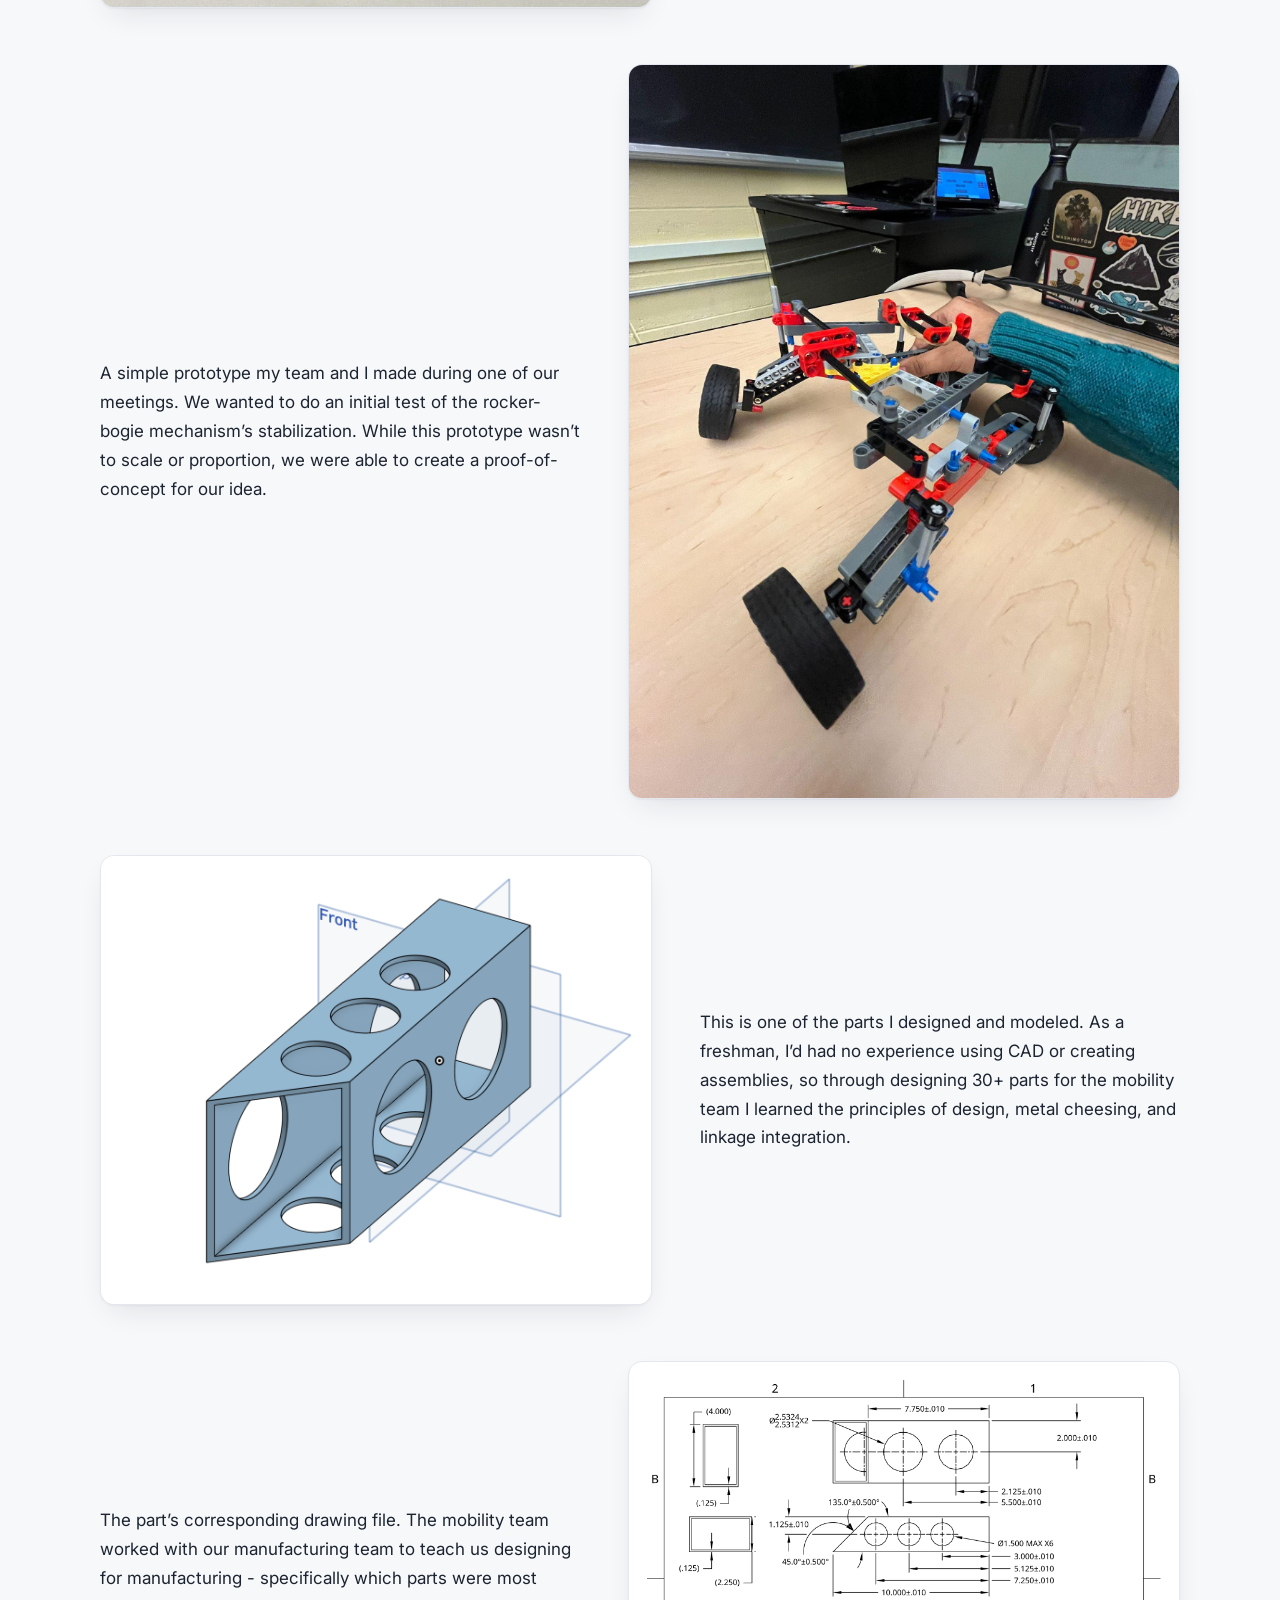
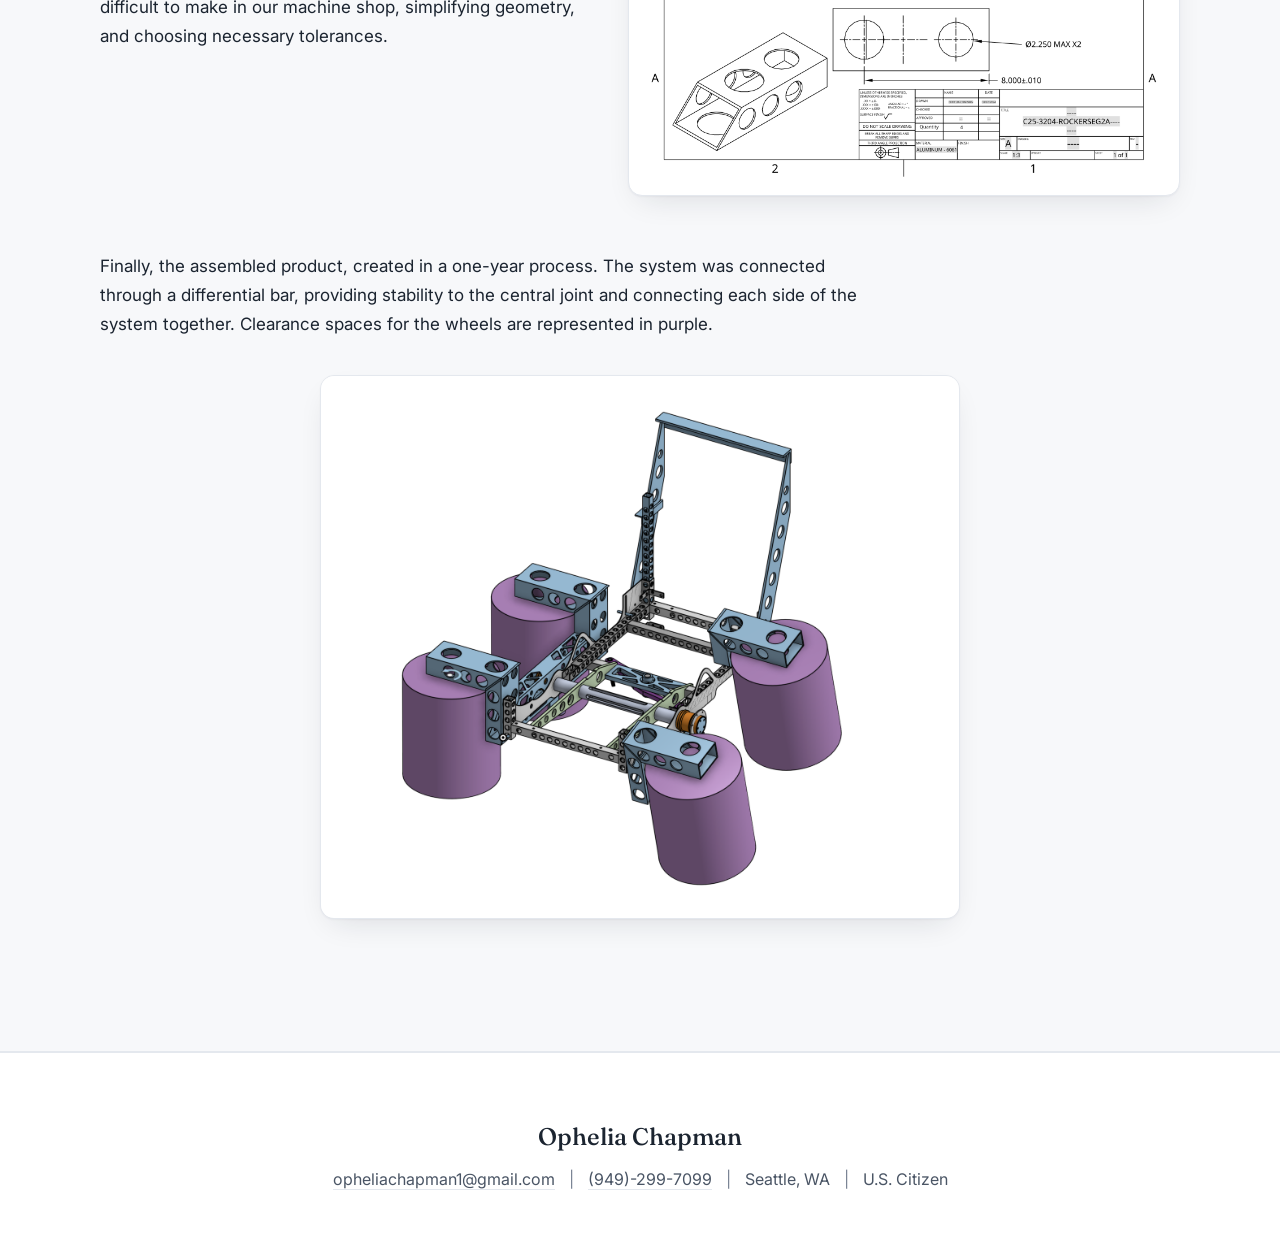
==== commit fd960f13: "Add files via upload" ====
--- a/index.html
+++ b/index.html
@@ -131,18 +131,20 @@
           <p>As the Actuator team lead of Washington Wave, I helped direct a team of 8 engineers and took the lead on designing, building, and testing a linear actuator. This actuator functioned as the “waves” for our wave-energy converter prototype, providing input power for a hydraulic cylinder pumping water between two check valves.</p>
         </div>
 
-        <figure class="figure medium">
+        <div class="triptych">
+        <figure class="figure lowres">
           <img src="actuator-cad-assembly.png" alt="CAD model of the linear actuator assembly with numbered parts" loading="lazy">
         </figure>
 
-        <figure class="figure medium">
+        <figure class="figure lowres">
           <img src="actuator-cad-exploded.png" alt="CAD model of the actuator drivetrain with numbered parts" loading="lazy">
         </figure>
 
-        <figure class="figure medium">
+        <figure class="figure lowres">
           <img src="actuator-built.jpg" alt="The built linear actuator with numbered parts" loading="lazy">
           <figcaption class="note"><em>*Limit switch clicker (6) not on system</em></figcaption>
         </figure>
+        </div>
 
         <ol class="parts">
           <li><strong>(1): Motor and drive nut stabilizer housing.</strong> This part was designed to fit around the motor with small tolerances, connect the motor to the base-plate box (2), and integrate the drive nut stabilizer housing (3) to the motor. Material: PETG 3D print. Manufactured through 3D printing on Bambu printer.</li>
--- a/styles.css
+++ b/styles.css
@@ -150,6 +150,14 @@
 .split.flip { grid-template-columns: 1fr 1.15fr; }
 .side-text p:last-child { margin-bottom: 0; }
 
+/* low-resolution source images: show near native size, side by side */
+.triptych { display: grid; grid-template-columns: repeat(3, minmax(0, 1fr)); gap: 24px; align-items: start; margin: 36px 0; }
+.triptych .figure { margin: 0; }
+.figure.lowres img { width: 100%; max-width: 400px; margin: 0 auto; cursor: default; }
+.figure.lowres img:hover { transform: none; }
+.figure.lowres .note { font-size: 14px; }
+@media (max-width: 820px) { .triptych { grid-template-columns: 1fr; } }
+
 /* ---------- Letter ---------- */
 .letter {
   position: relative; max-width: 760px; margin: 36px 0 0;
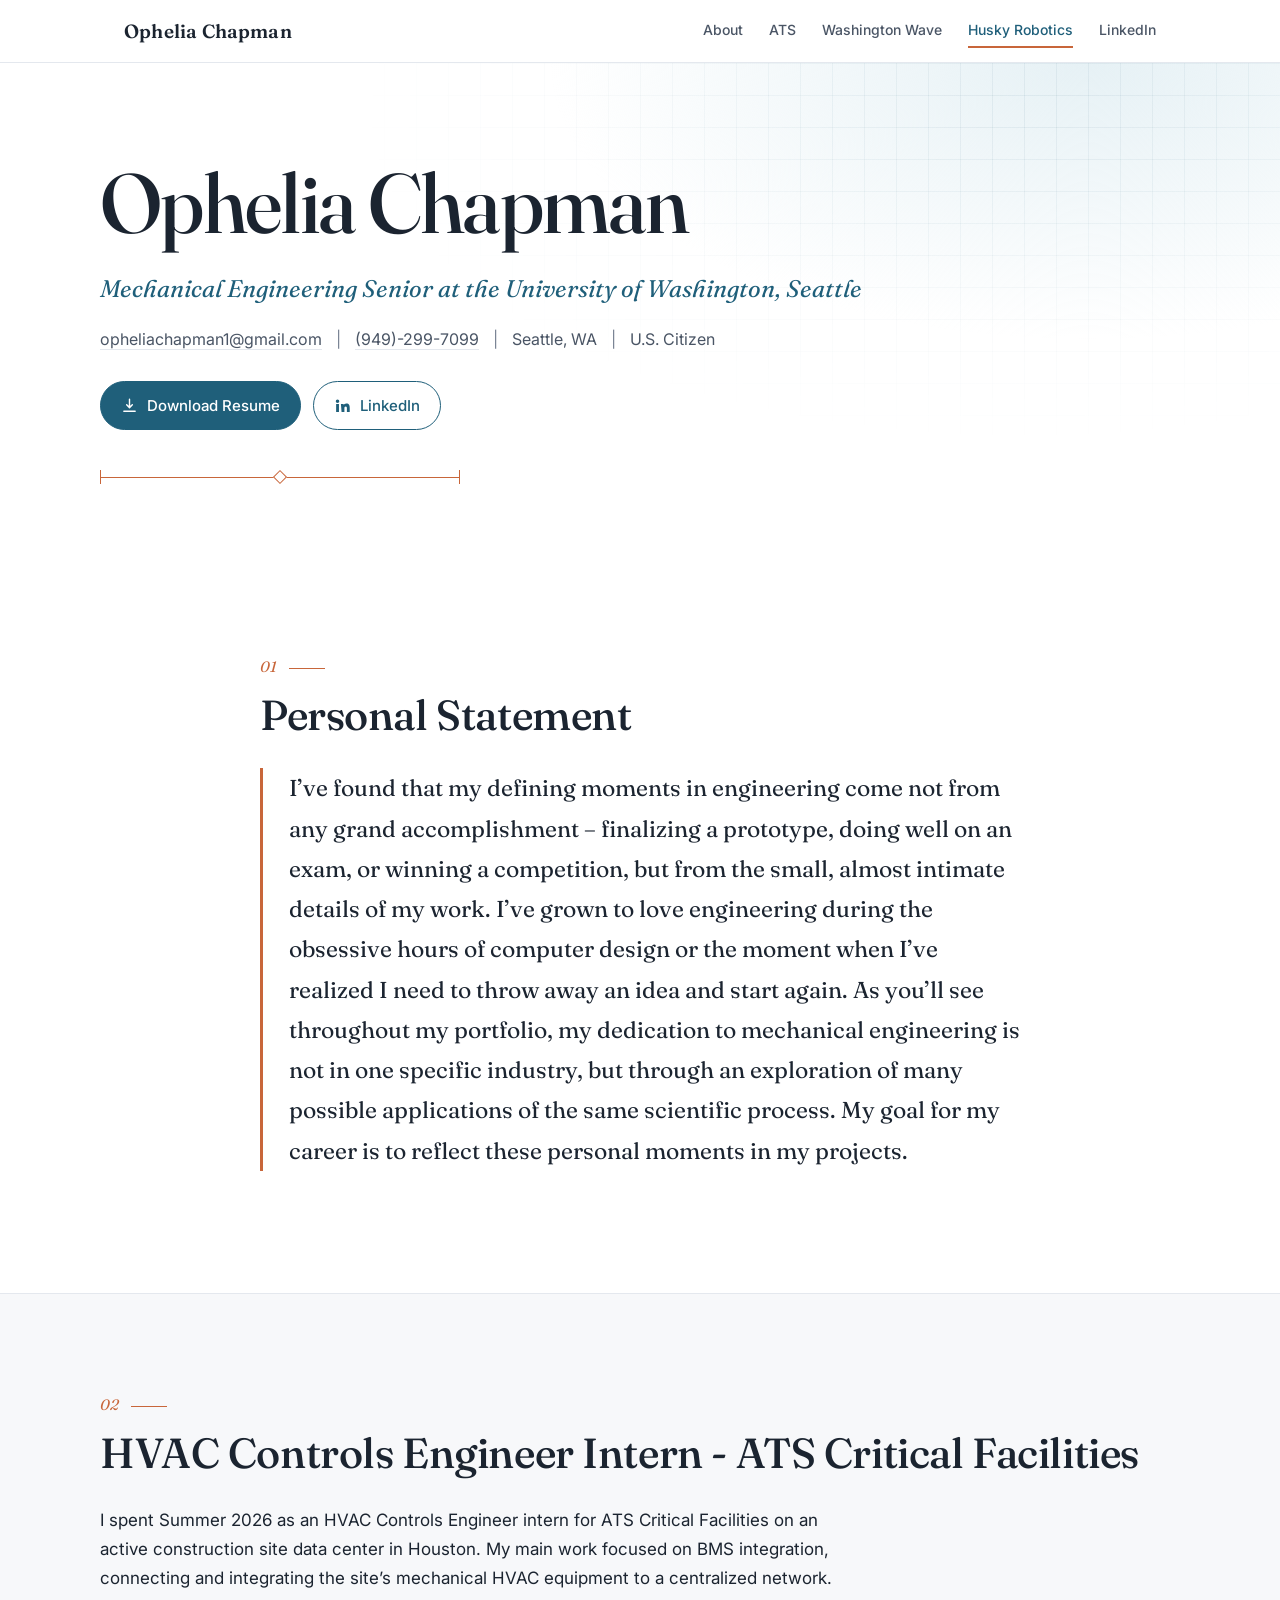
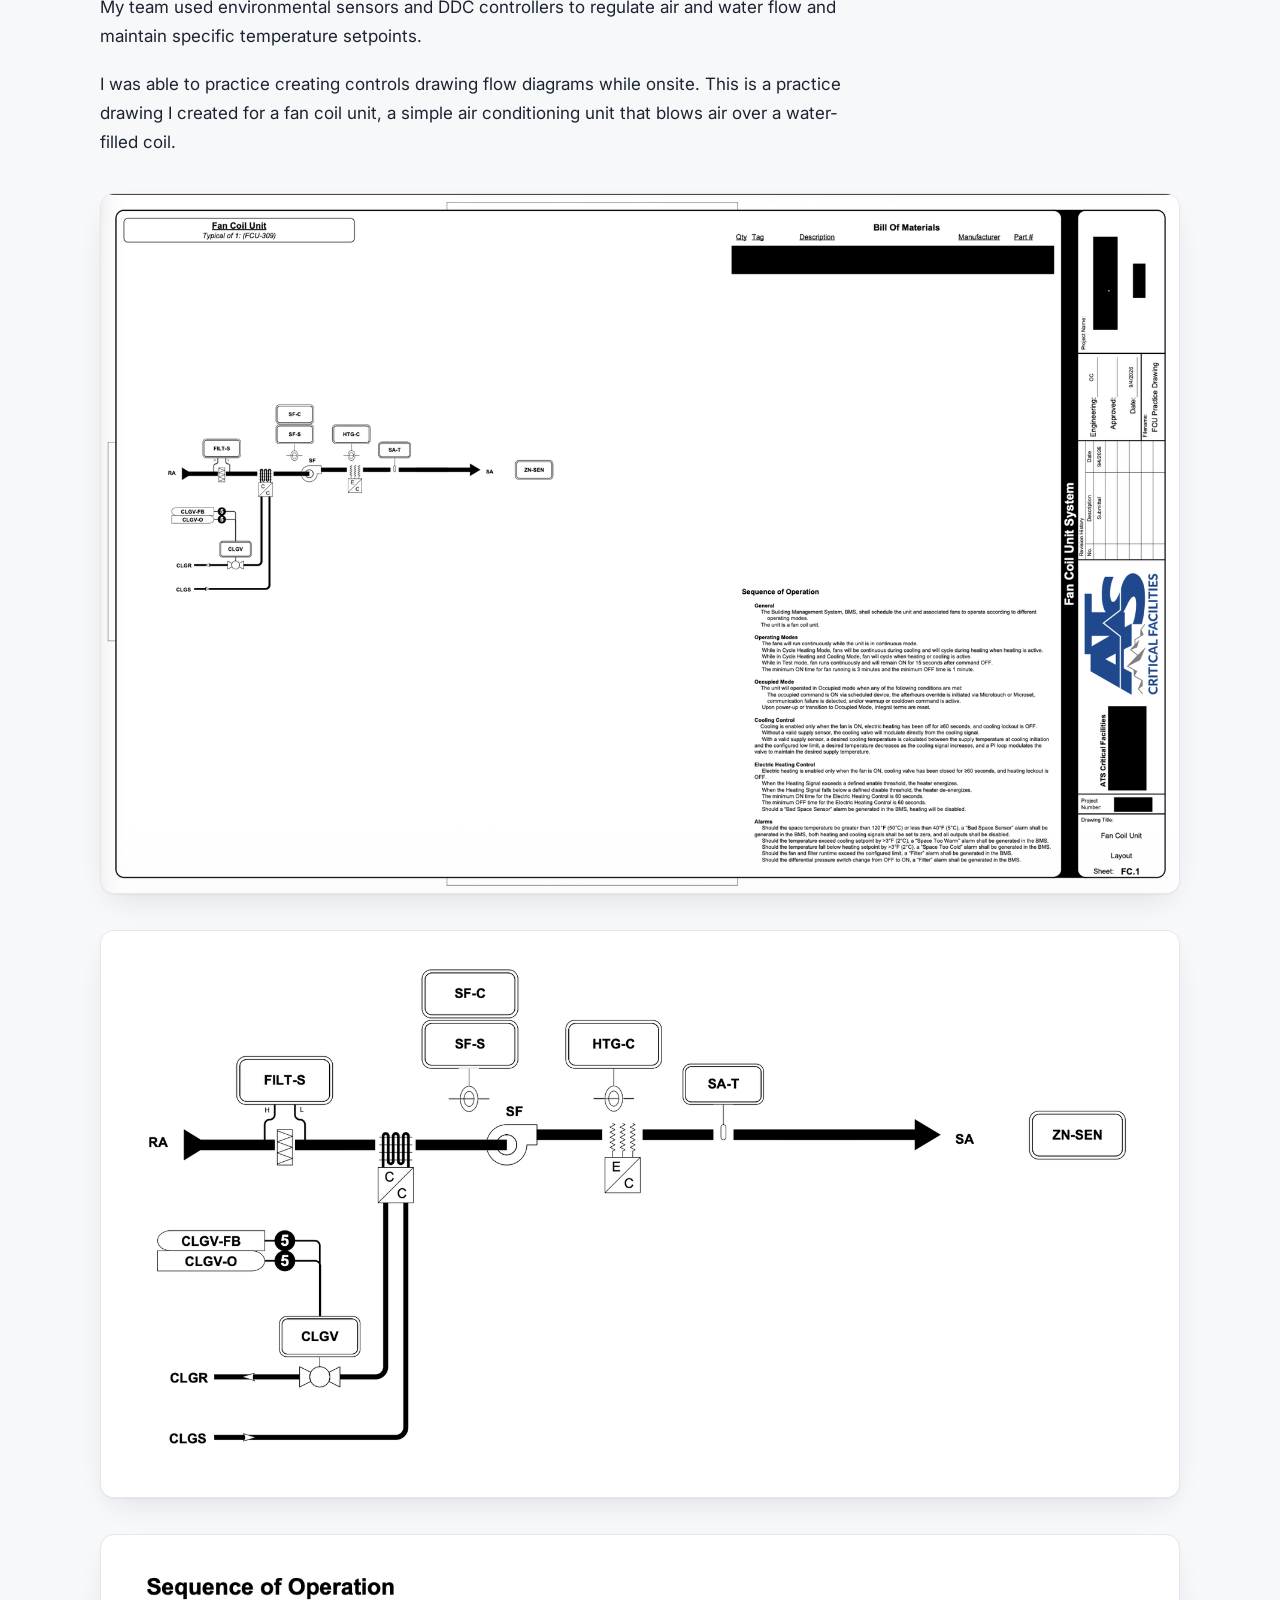
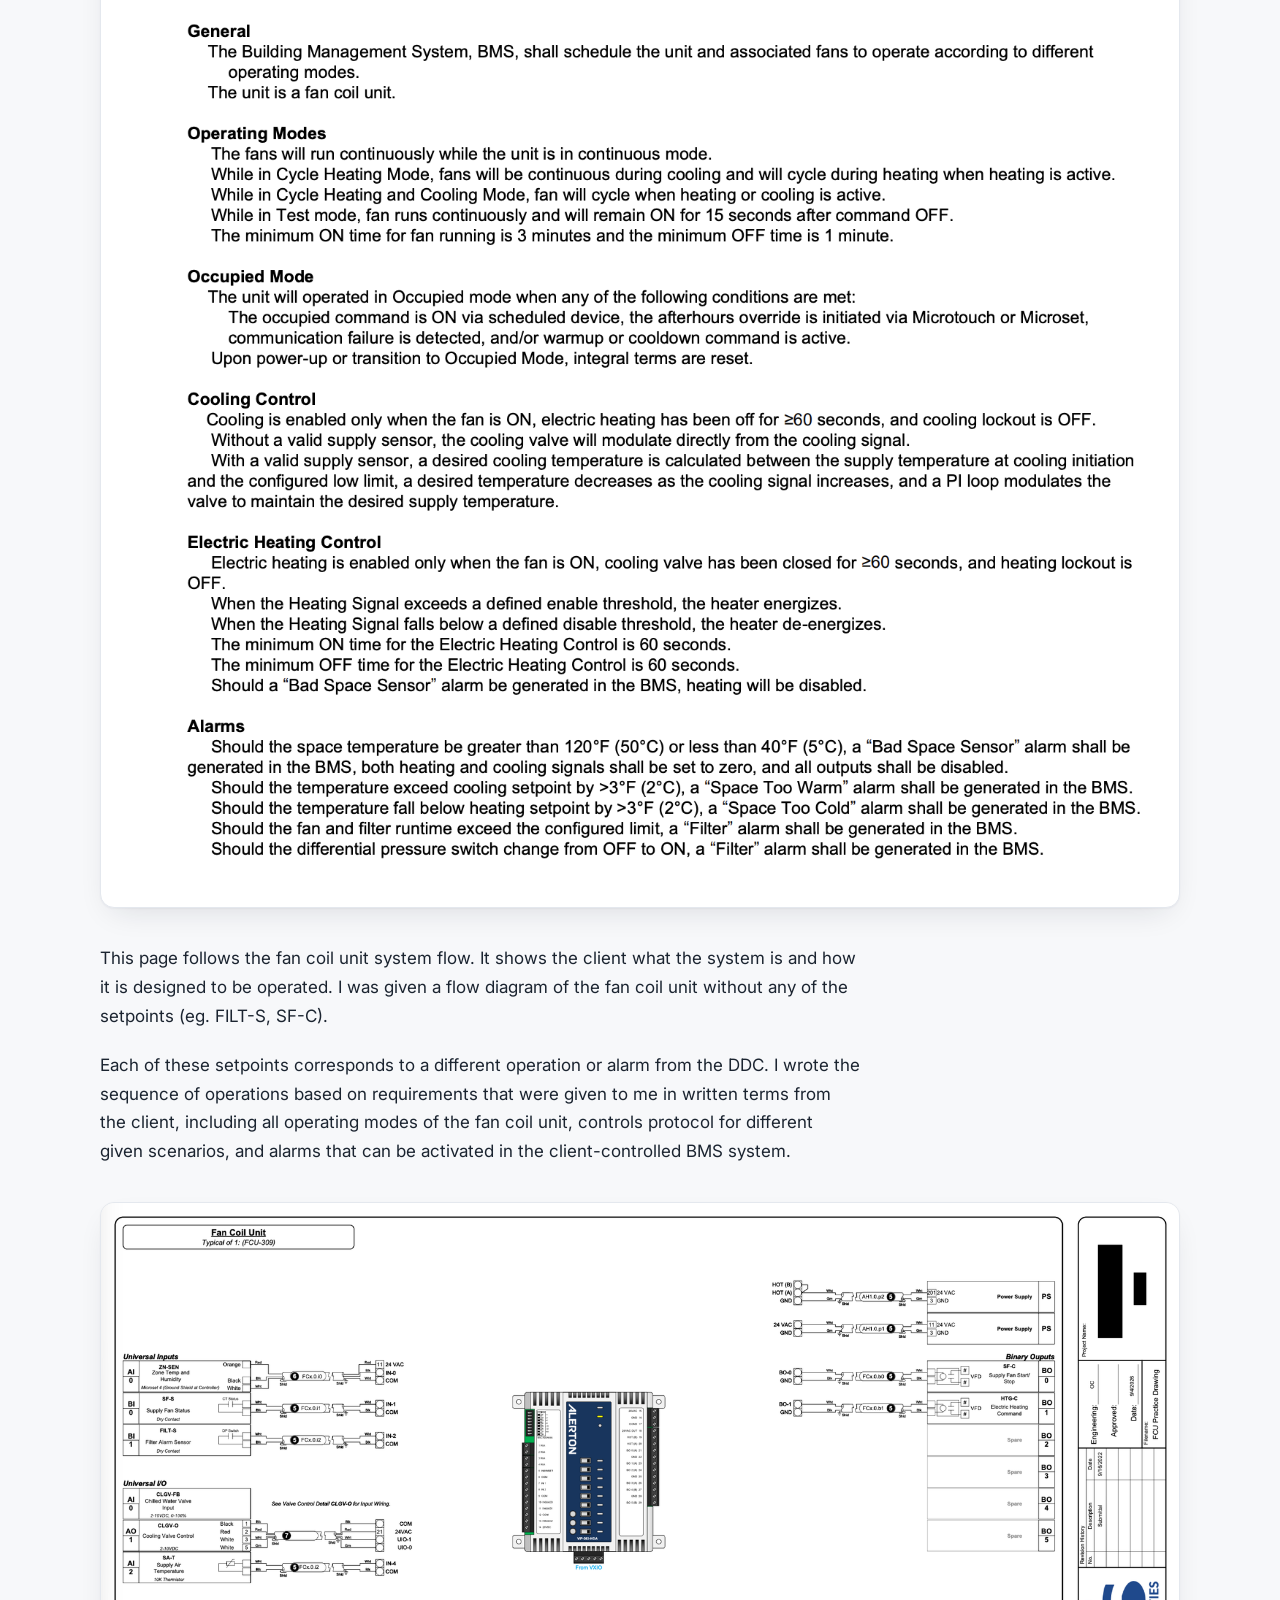
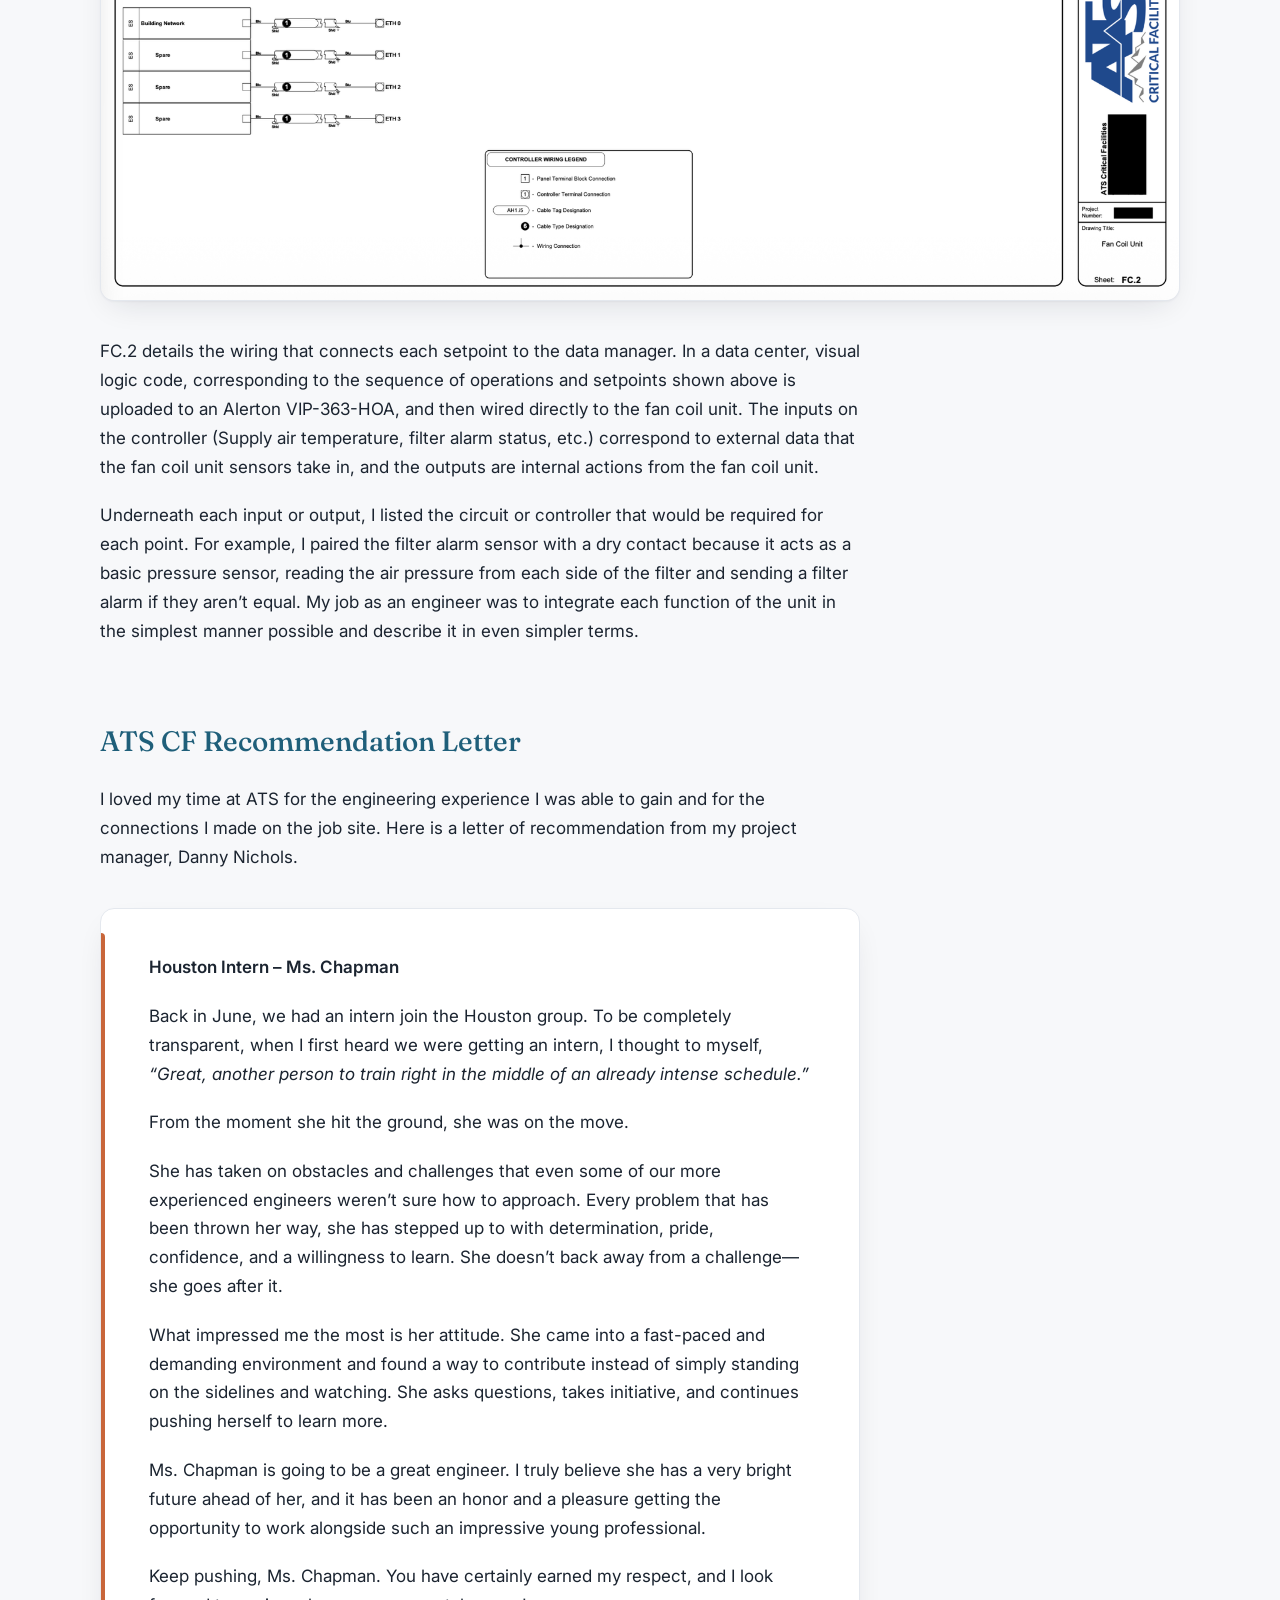
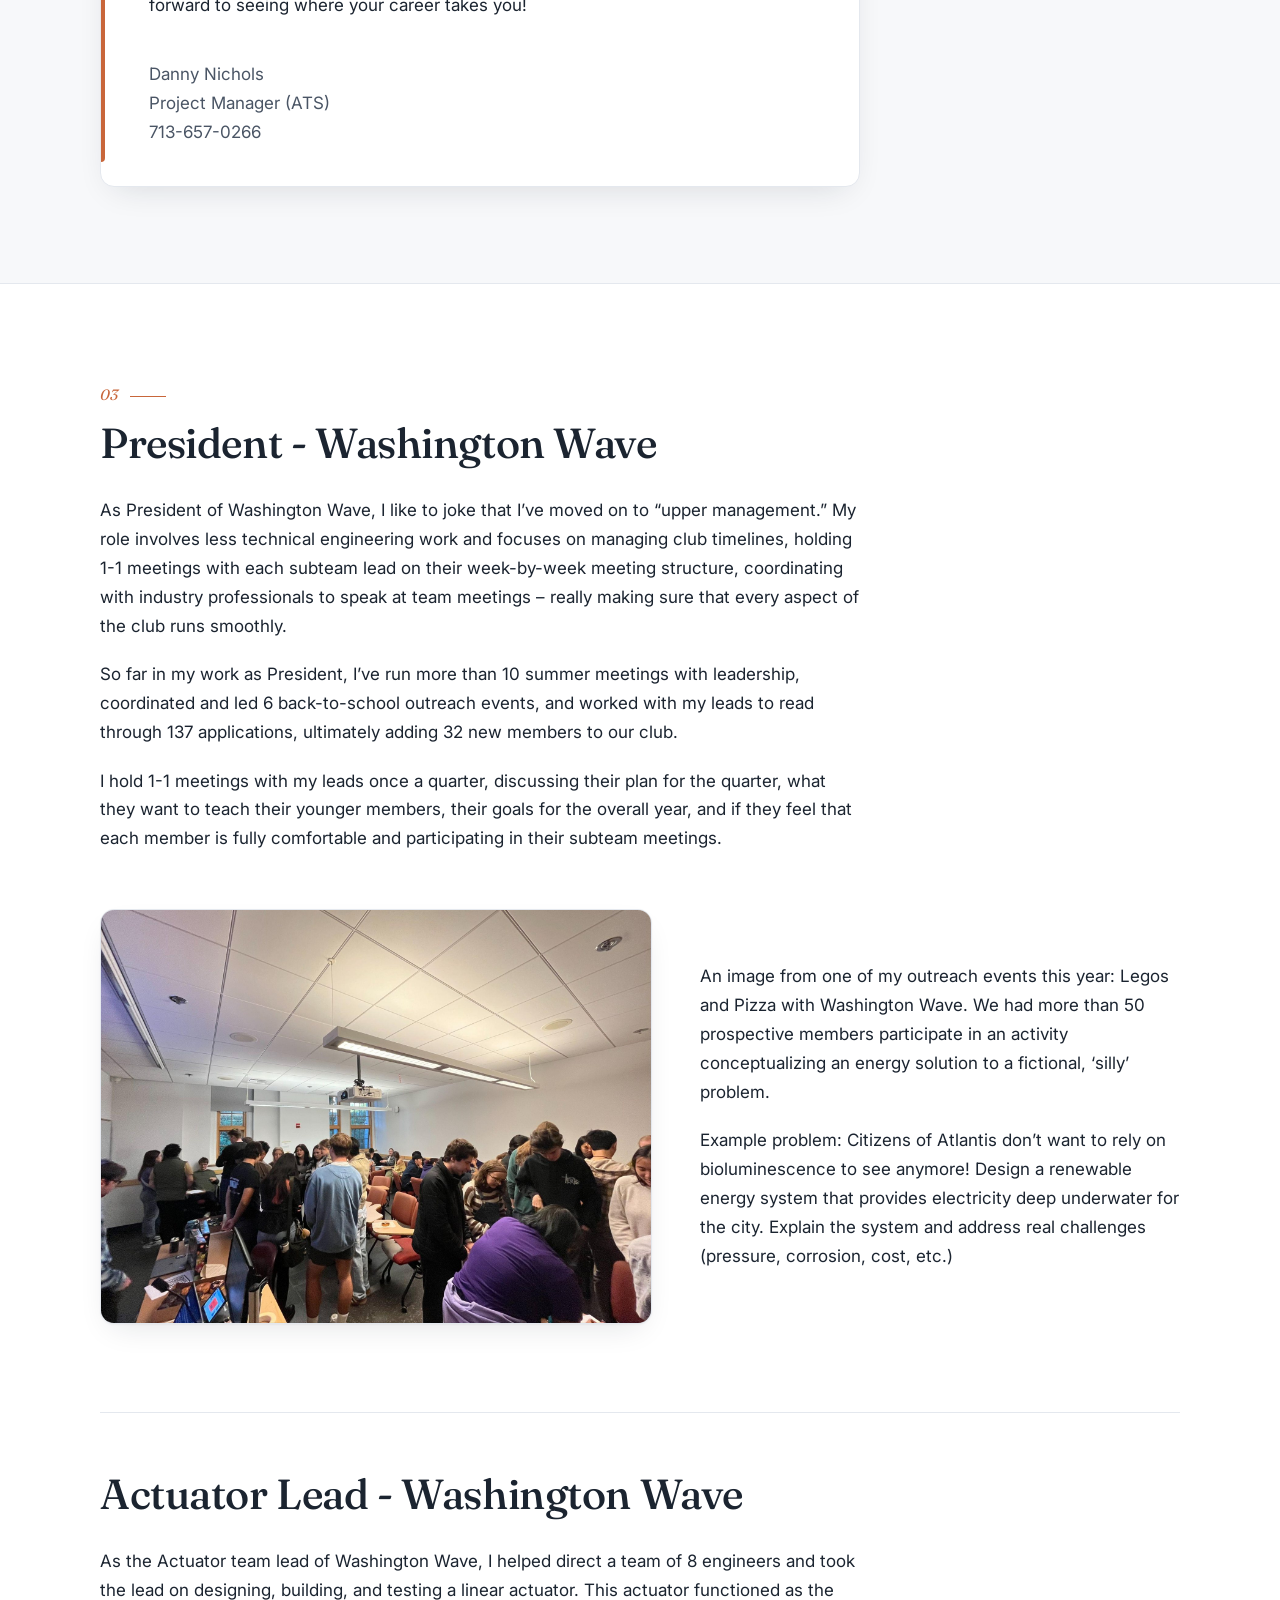
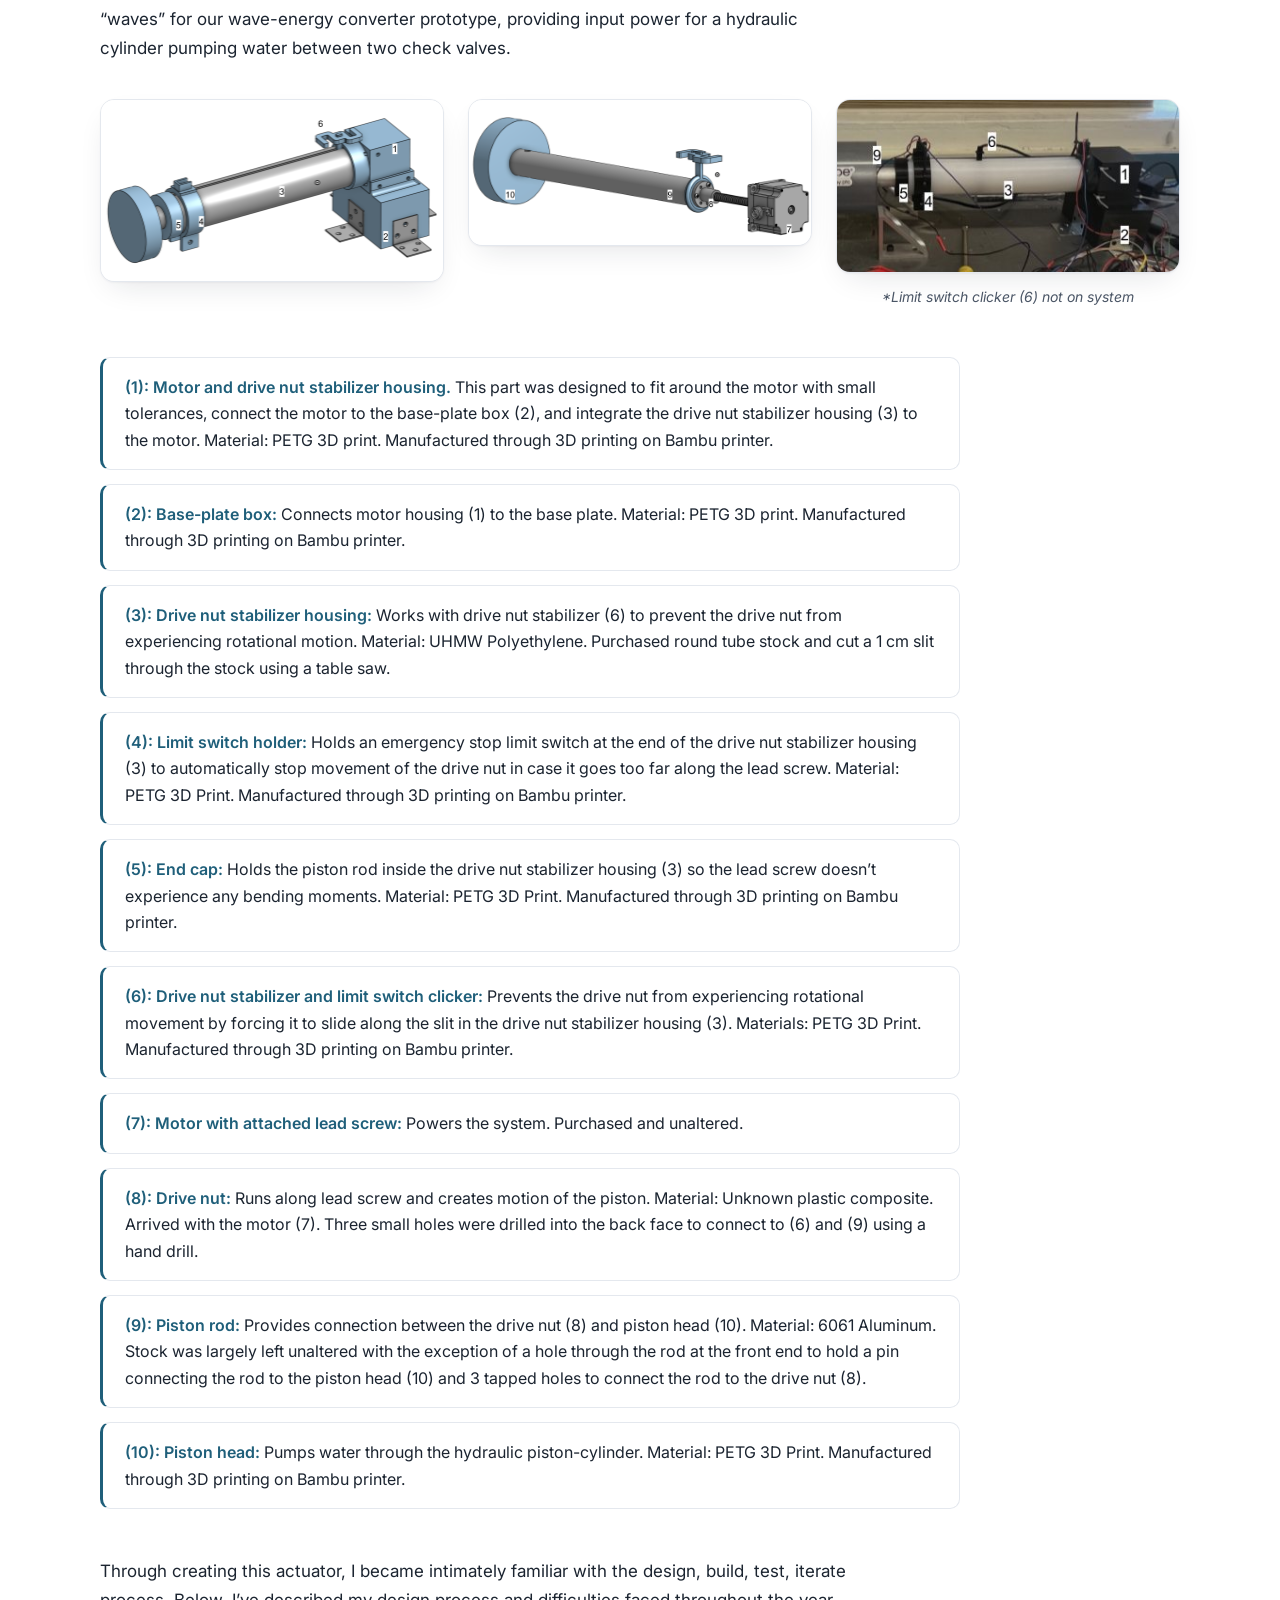
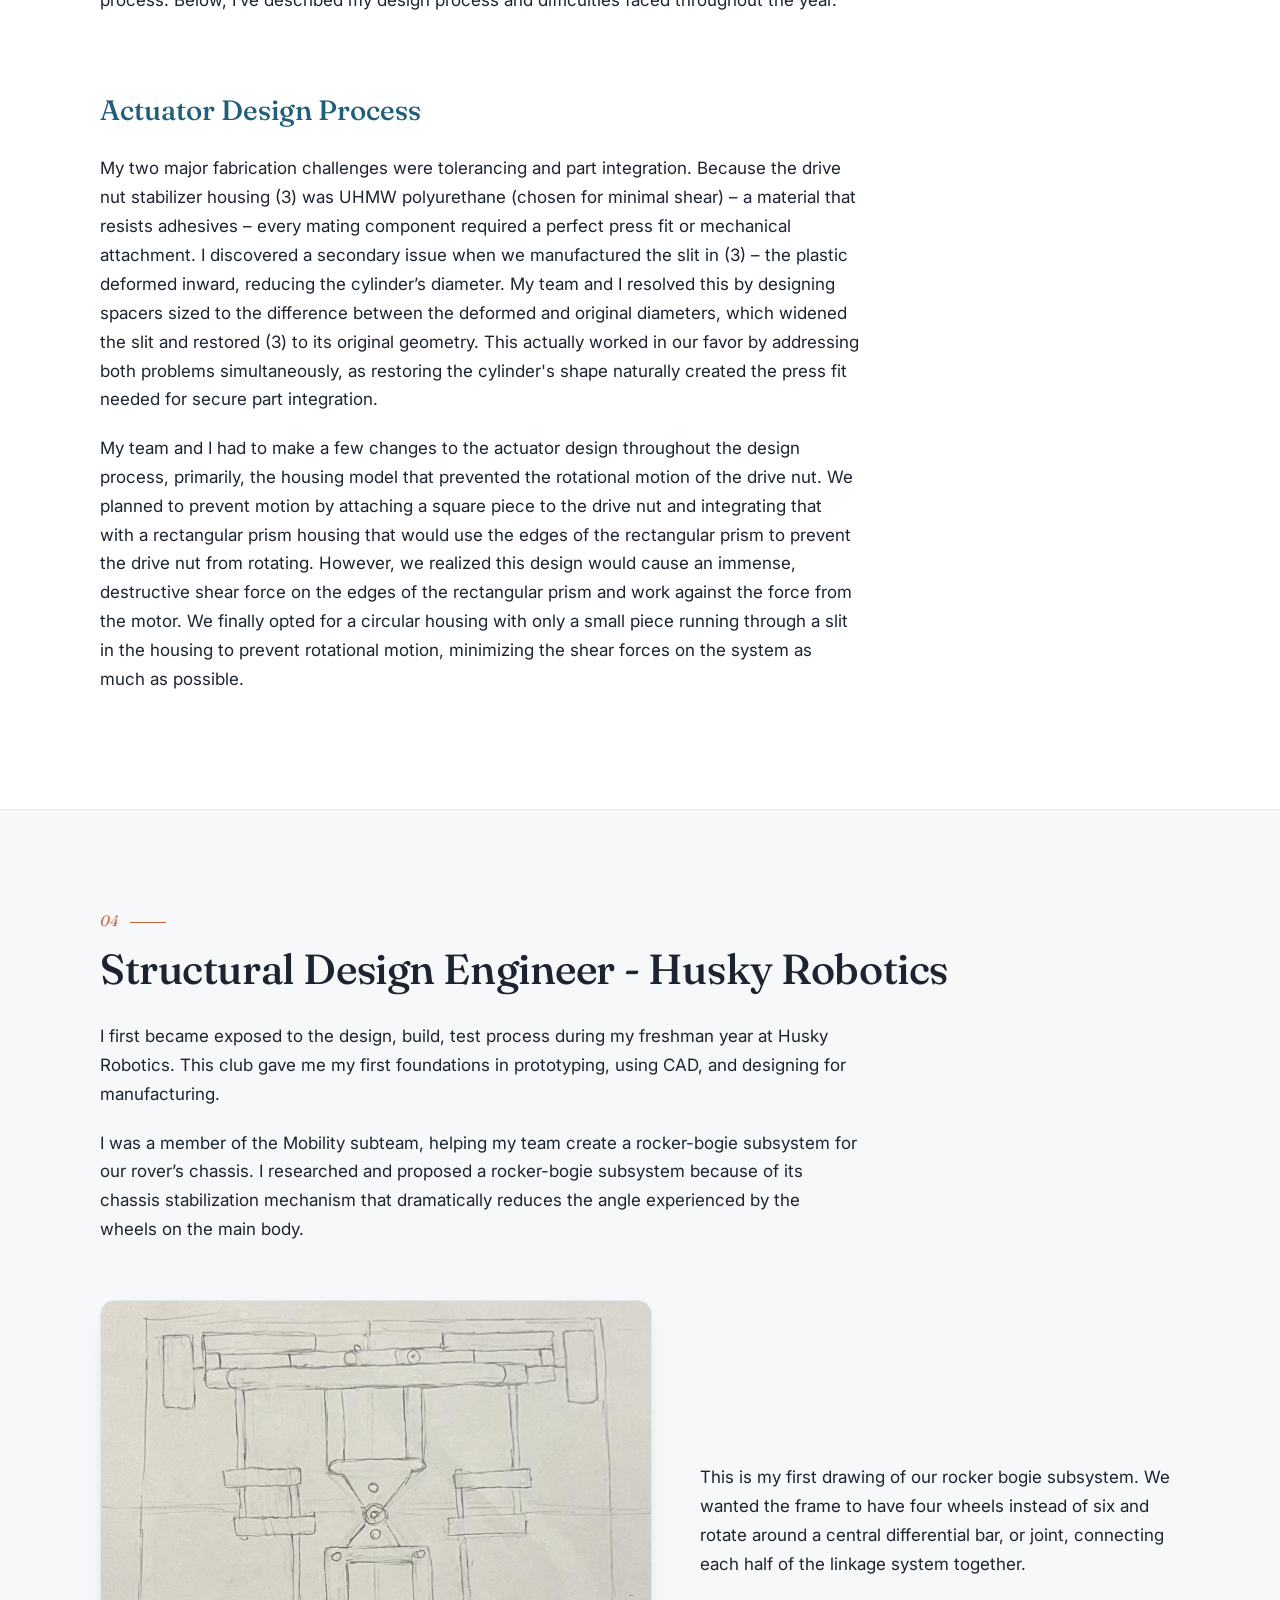
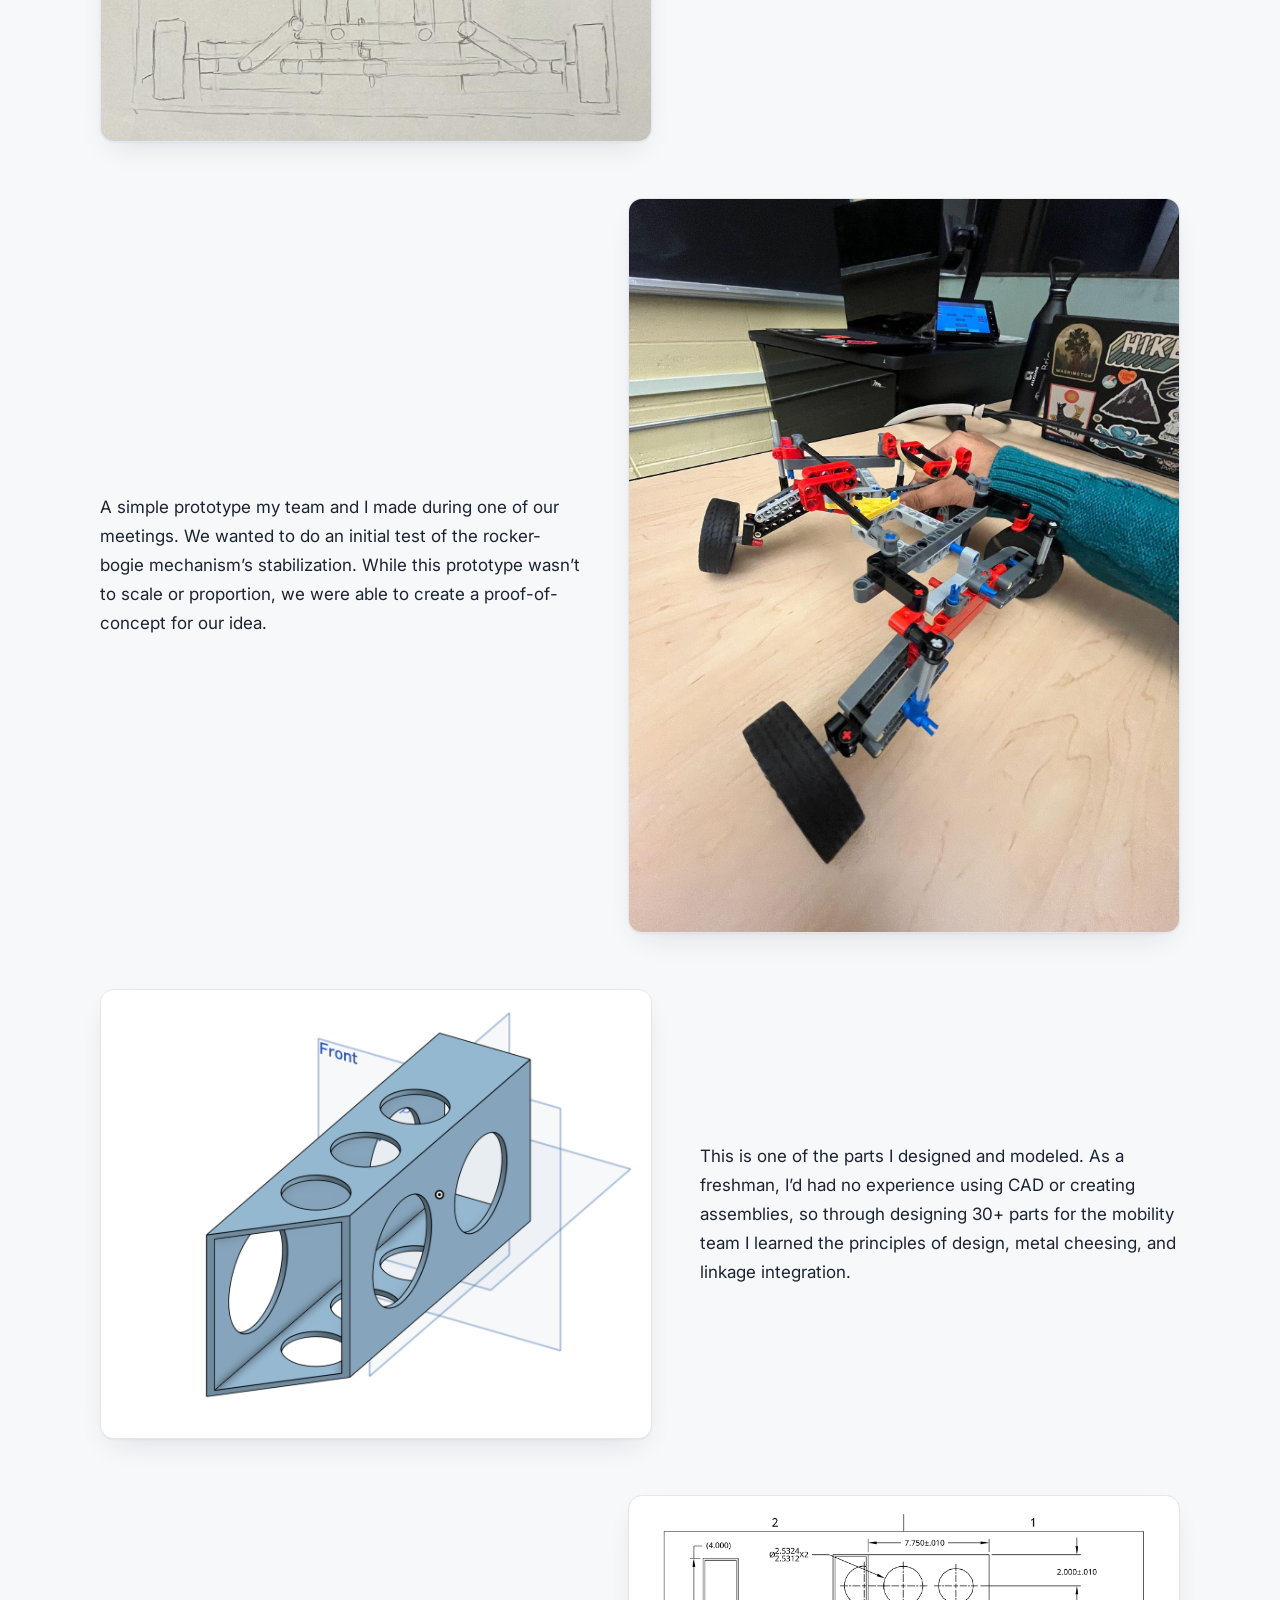
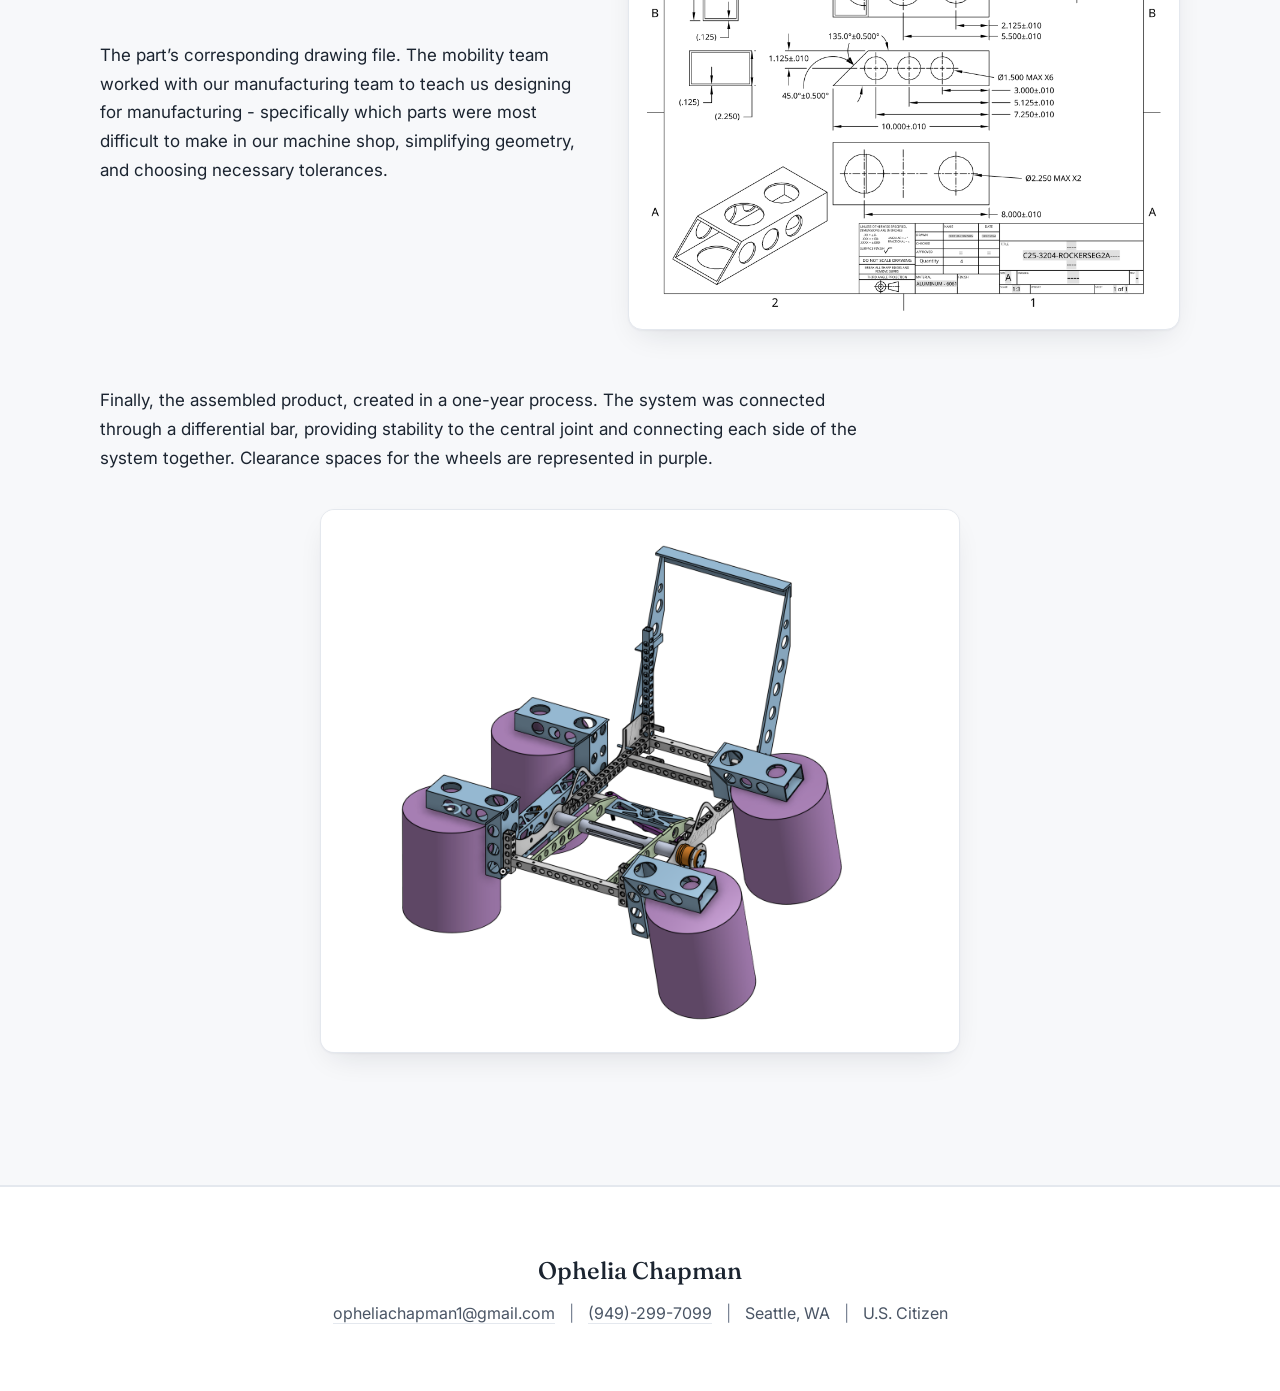
==== commit c8786854: "Add files via upload" ====
--- a/index.html
+++ b/index.html
@@ -9,6 +9,23 @@
   <link rel="preconnect" href="https://fonts.gstatic.com" crossorigin>
   <link href="https://fonts.googleapis.com/css2?family=Fraunces:ital,opsz,wght@0,9..144,400;0,9..144,500;0,9..144,600;1,9..144,400&family=Inter:wght@400;500;600&display=swap" rel="stylesheet">
   <link rel="stylesheet" href="styles.css">
+  <style>
+    .triptych{display:grid;grid-template-columns:repeat(3,minmax(0,1fr));gap:24px;align-items:start;margin:36px 0}
+    .triptych .figure{margin:0}
+    .figure.lowres img{width:100%;max-width:400px;margin:0 auto;cursor:default}
+    .figure.lowres img:hover{transform:none}
+    .figure.lowres .note{font-size:14px}
+    @media (max-width:820px){.triptych{grid-template-columns:1fr}}
+    .hero .tagline{font-family:var(--serif);font-style:italic;font-size:clamp(18px,2.4vw,24px);color:var(--accent);margin:0 0 16px}
+    .hero-actions{display:flex;flex-wrap:wrap;gap:12px;margin-top:28px}
+    .btn{display:inline-flex;align-items:center;gap:9px;padding:11px 20px;border-radius:999px;font-size:15px;font-weight:500;text-decoration:none;border:1.5px solid var(--accent);transition:background .2s,color .2s,border-color .2s,transform .2s}
+    .btn svg{width:17px;height:17px;flex:none}
+    .btn-primary{background:var(--accent);color:#fff}
+    .btn-primary:hover{background:var(--warm);border-color:var(--warm);color:#fff;transform:translateY(-2px)}
+    .btn-outline{background:#fff;color:var(--accent)}
+    .btn-outline:hover{border-color:var(--warm);color:var(--warm);transform:translateY(-2px)}
+  </style>
+
 </head>
 <body>
 
@@ -20,6 +37,7 @@
         <a href="#ats">ATS</a>
         <a href="#wave">Washington Wave</a>
         <a href="#husky">Husky Robotics</a>
+        <a href="https://www.linkedin.com/in/ophelia-chapman1" target="_blank" rel="noopener">LinkedIn</a>
       </nav>
     </div>
   </header>
@@ -27,6 +45,7 @@
   <section class="hero">
     <div class="hero-inner">
       <h1>Ophelia Chapman</h1>
+      <p class="tagline">Mechanical Engineering Senior at the University of Washington, Seattle</p>
       <p class="contact">
         <a href="mailto:opheliachapman1@gmail.com">opheliachapman1@gmail.com</a>
         <span class="sep">|</span>
@@ -36,6 +55,16 @@
         <span class="sep">|</span>
         <span>U.S. Citizen</span>
       </p>
+      <div class="hero-actions">
+        <a class="btn btn-primary" href="Ophelia_Chapman_Resume_2026.pdf" download>
+          <svg viewBox="0 0 24 24" fill="none" stroke="currentColor" stroke-width="2" stroke-linecap="round" stroke-linejoin="round" aria-hidden="true"><path d="M12 3v12m0 0l-4-4m4 4l4-4M4 20h16"/></svg>
+          Download Resume
+        </a>
+        <a class="btn btn-outline" href="https://www.linkedin.com/in/ophelia-chapman1" target="_blank" rel="noopener">
+          <svg viewBox="0 0 24 24" fill="currentColor" aria-hidden="true"><path d="M4.98 3.5a2.5 2.5 0 11-.01 5 2.5 2.5 0 01.01-5zM3 9.75h4V21H3zM9.75 9.75h3.83v1.54h.05c.53-1 1.84-2.06 3.78-2.06 4.05 0 4.79 2.66 4.79 6.13V21h-4v-4.9c0-1.17-.02-2.67-1.63-2.67-1.63 0-1.88 1.27-1.88 2.59V21h-4z"/></svg>
+          LinkedIn
+        </a>
+      </div>
       <div class="dimension" aria-hidden="true"><span></span></div>
     </div>
   </section>
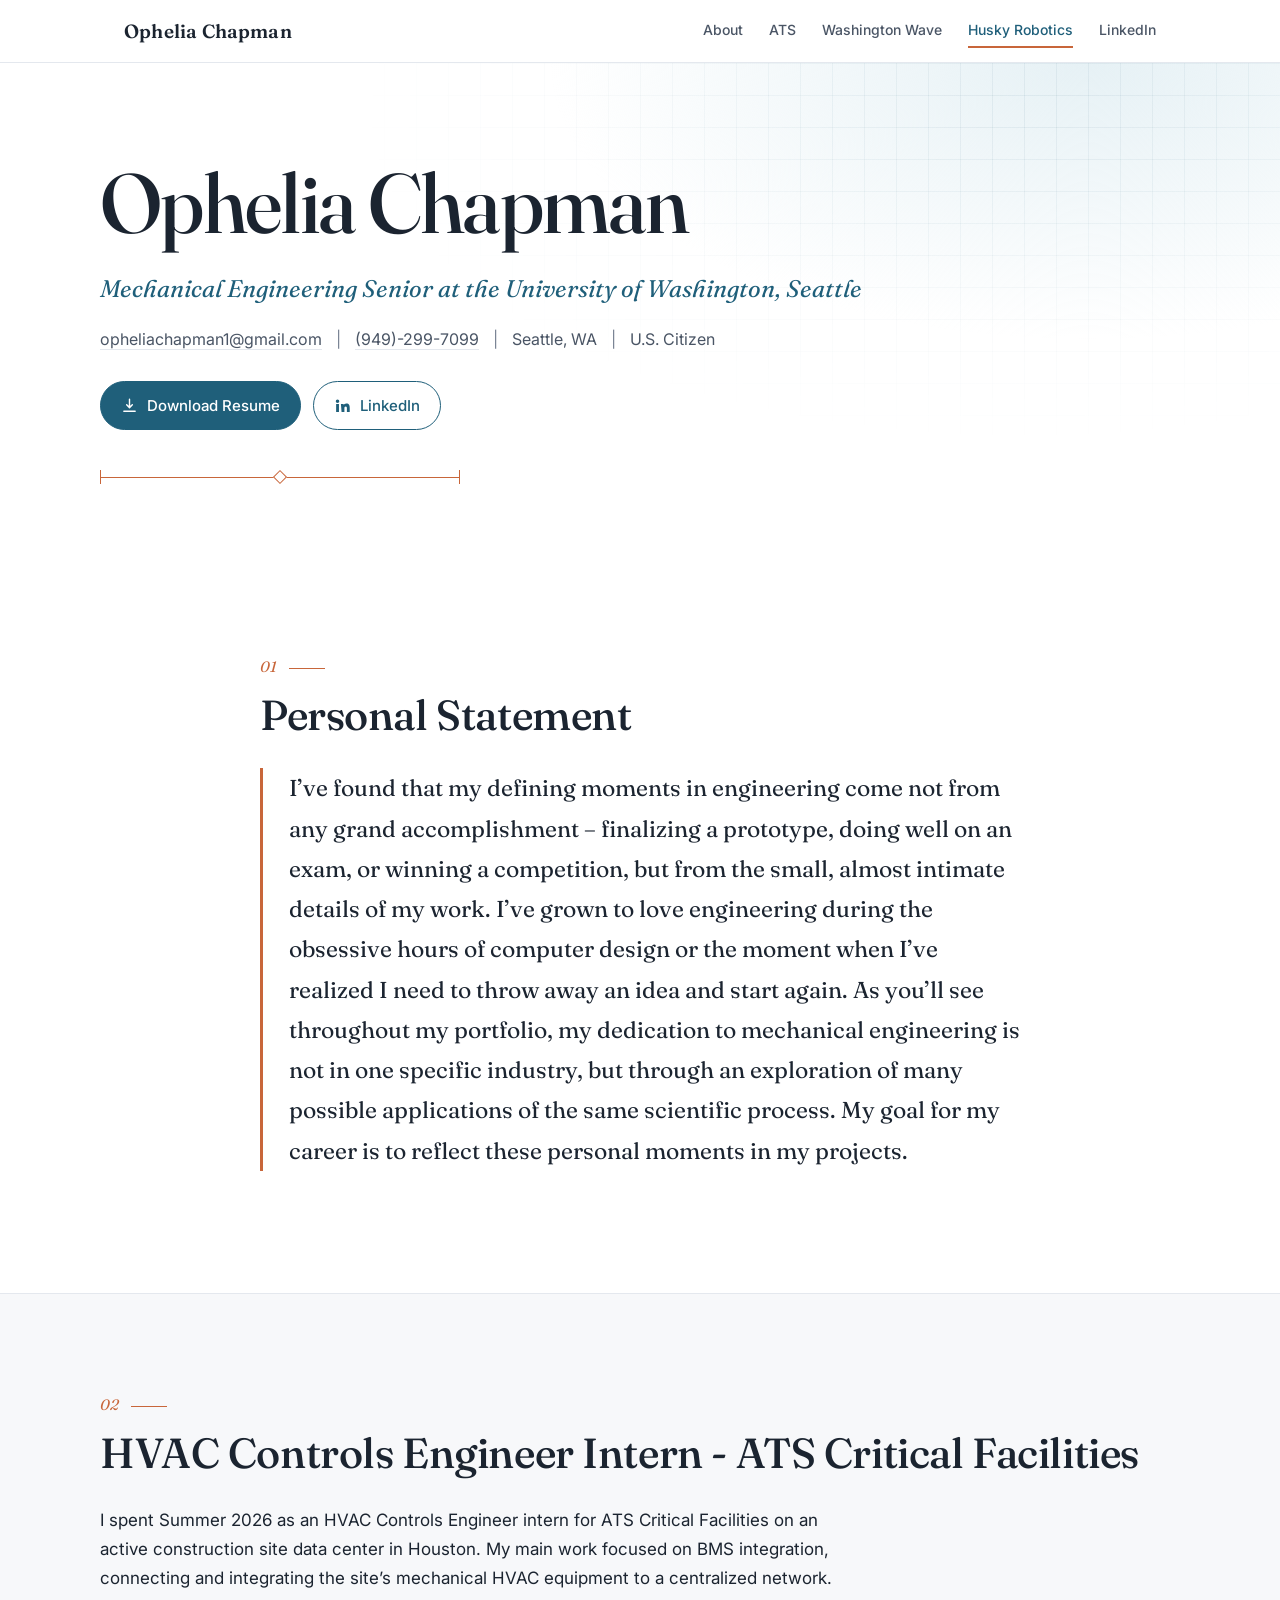
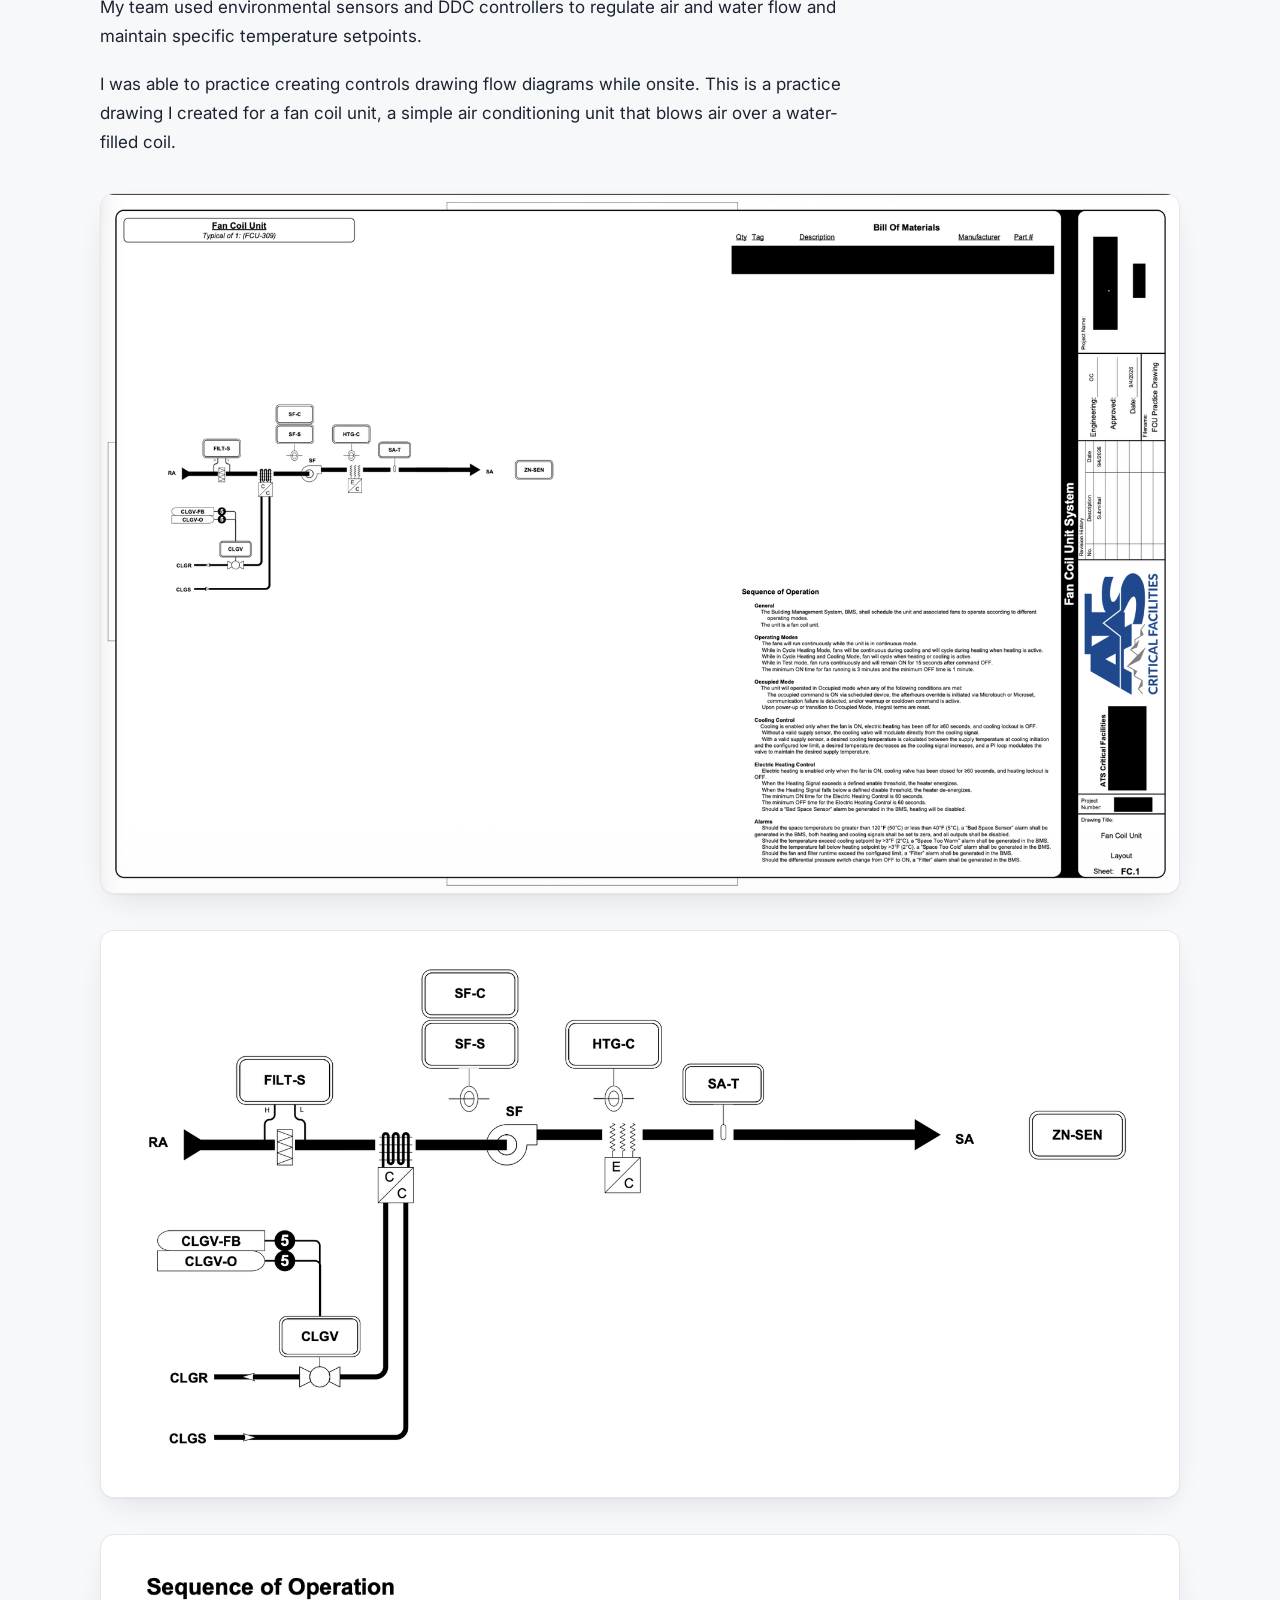
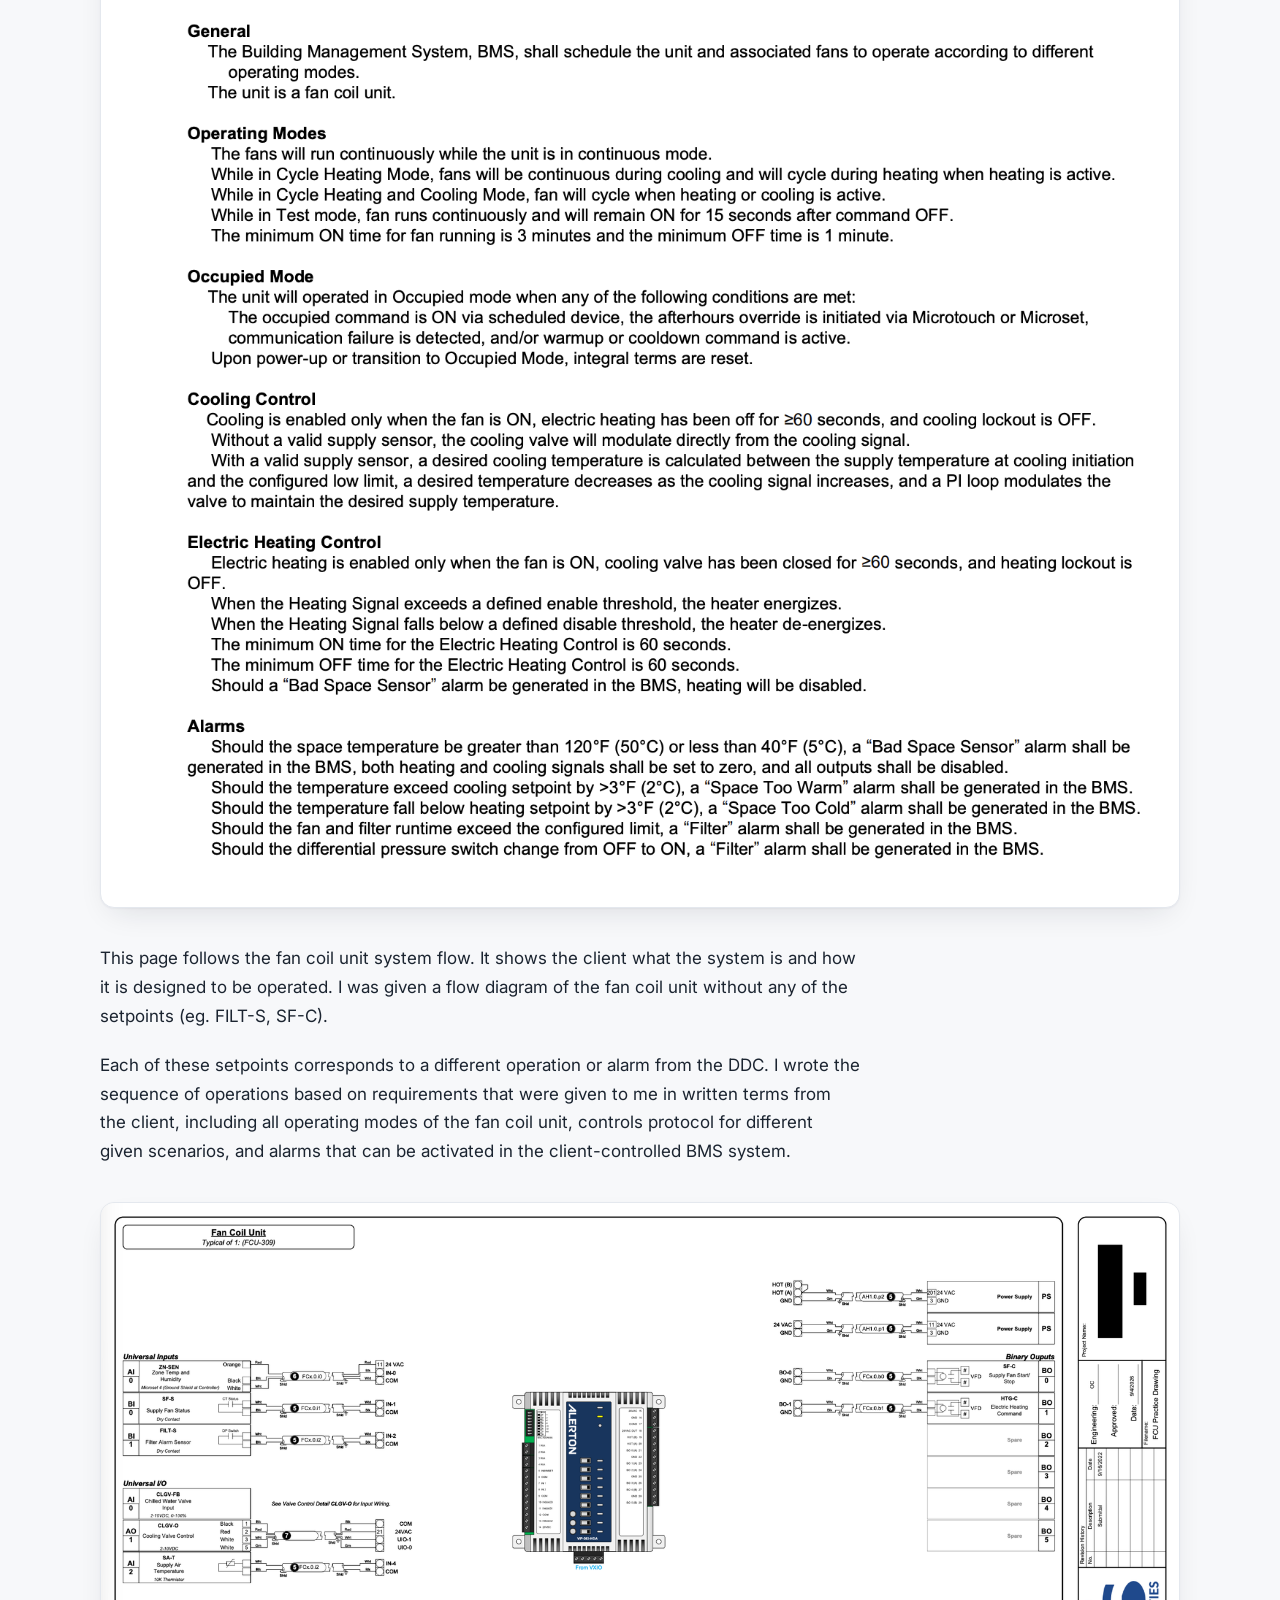
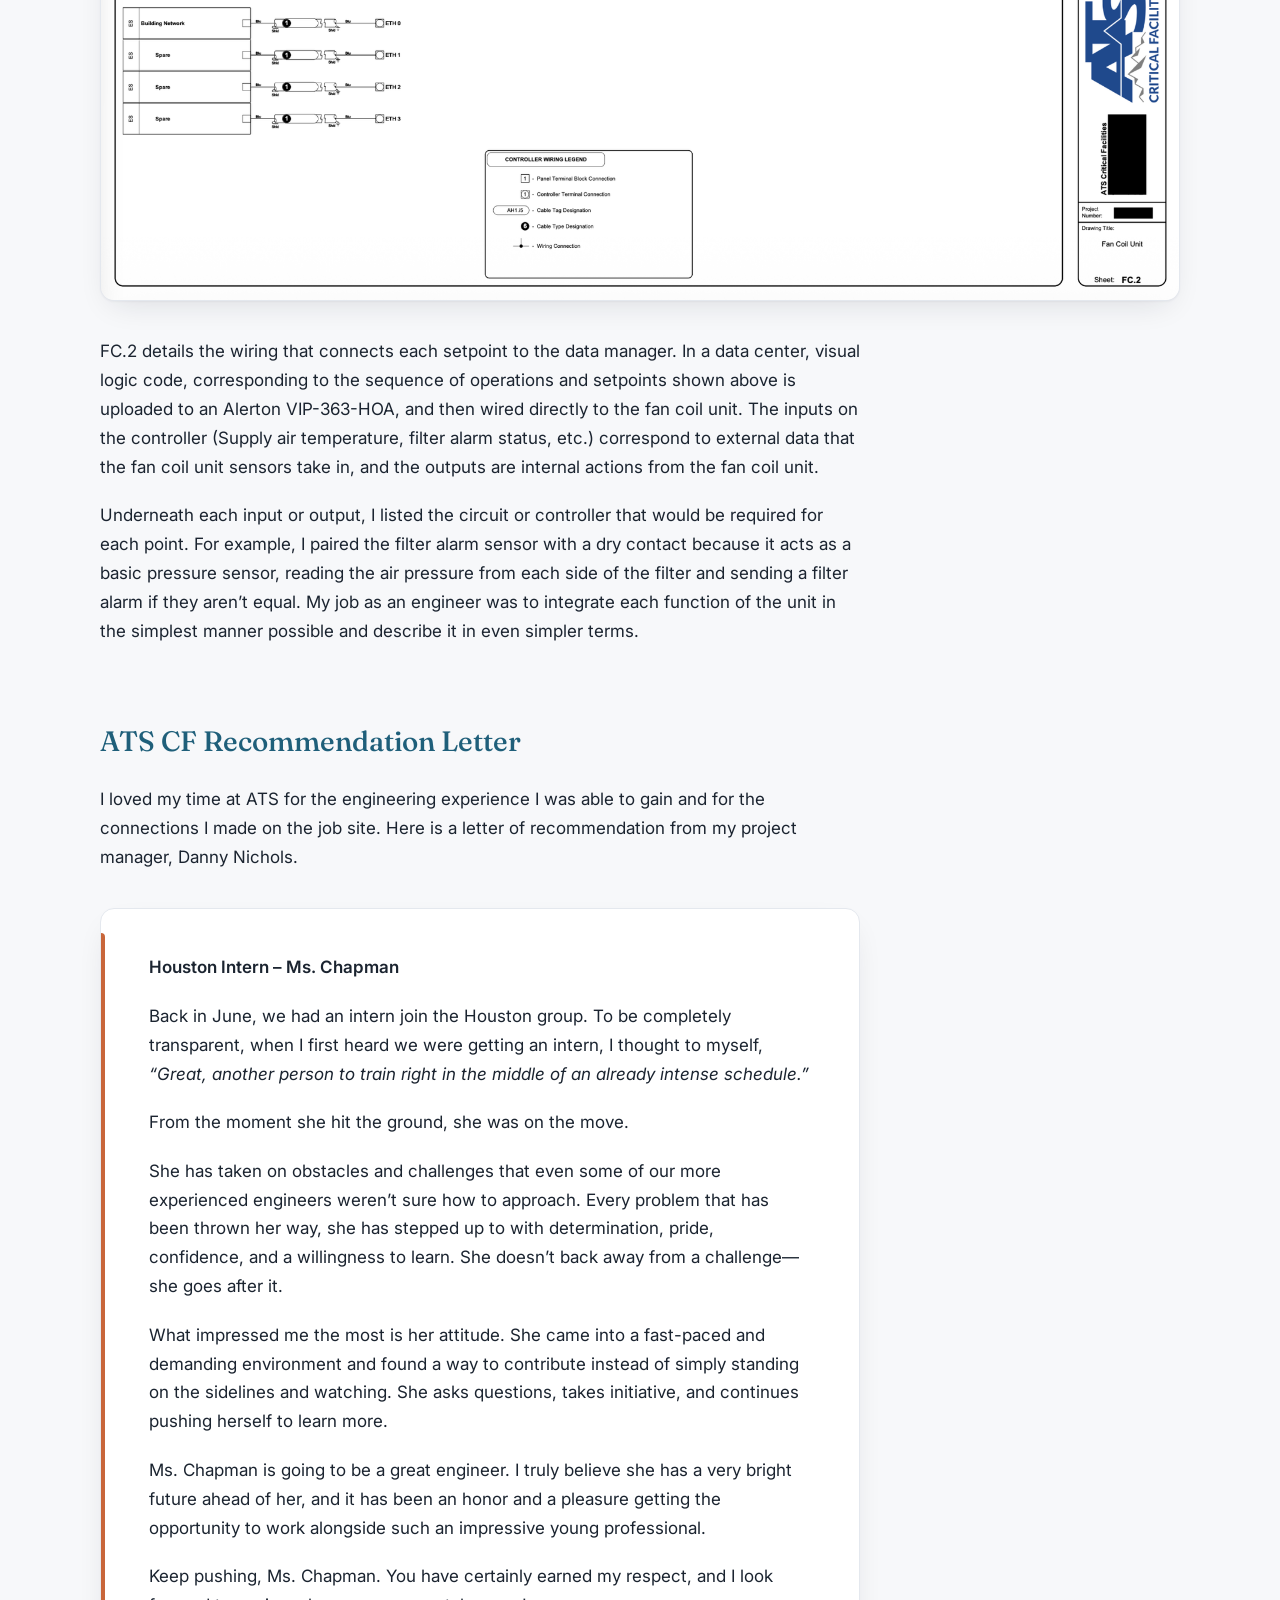
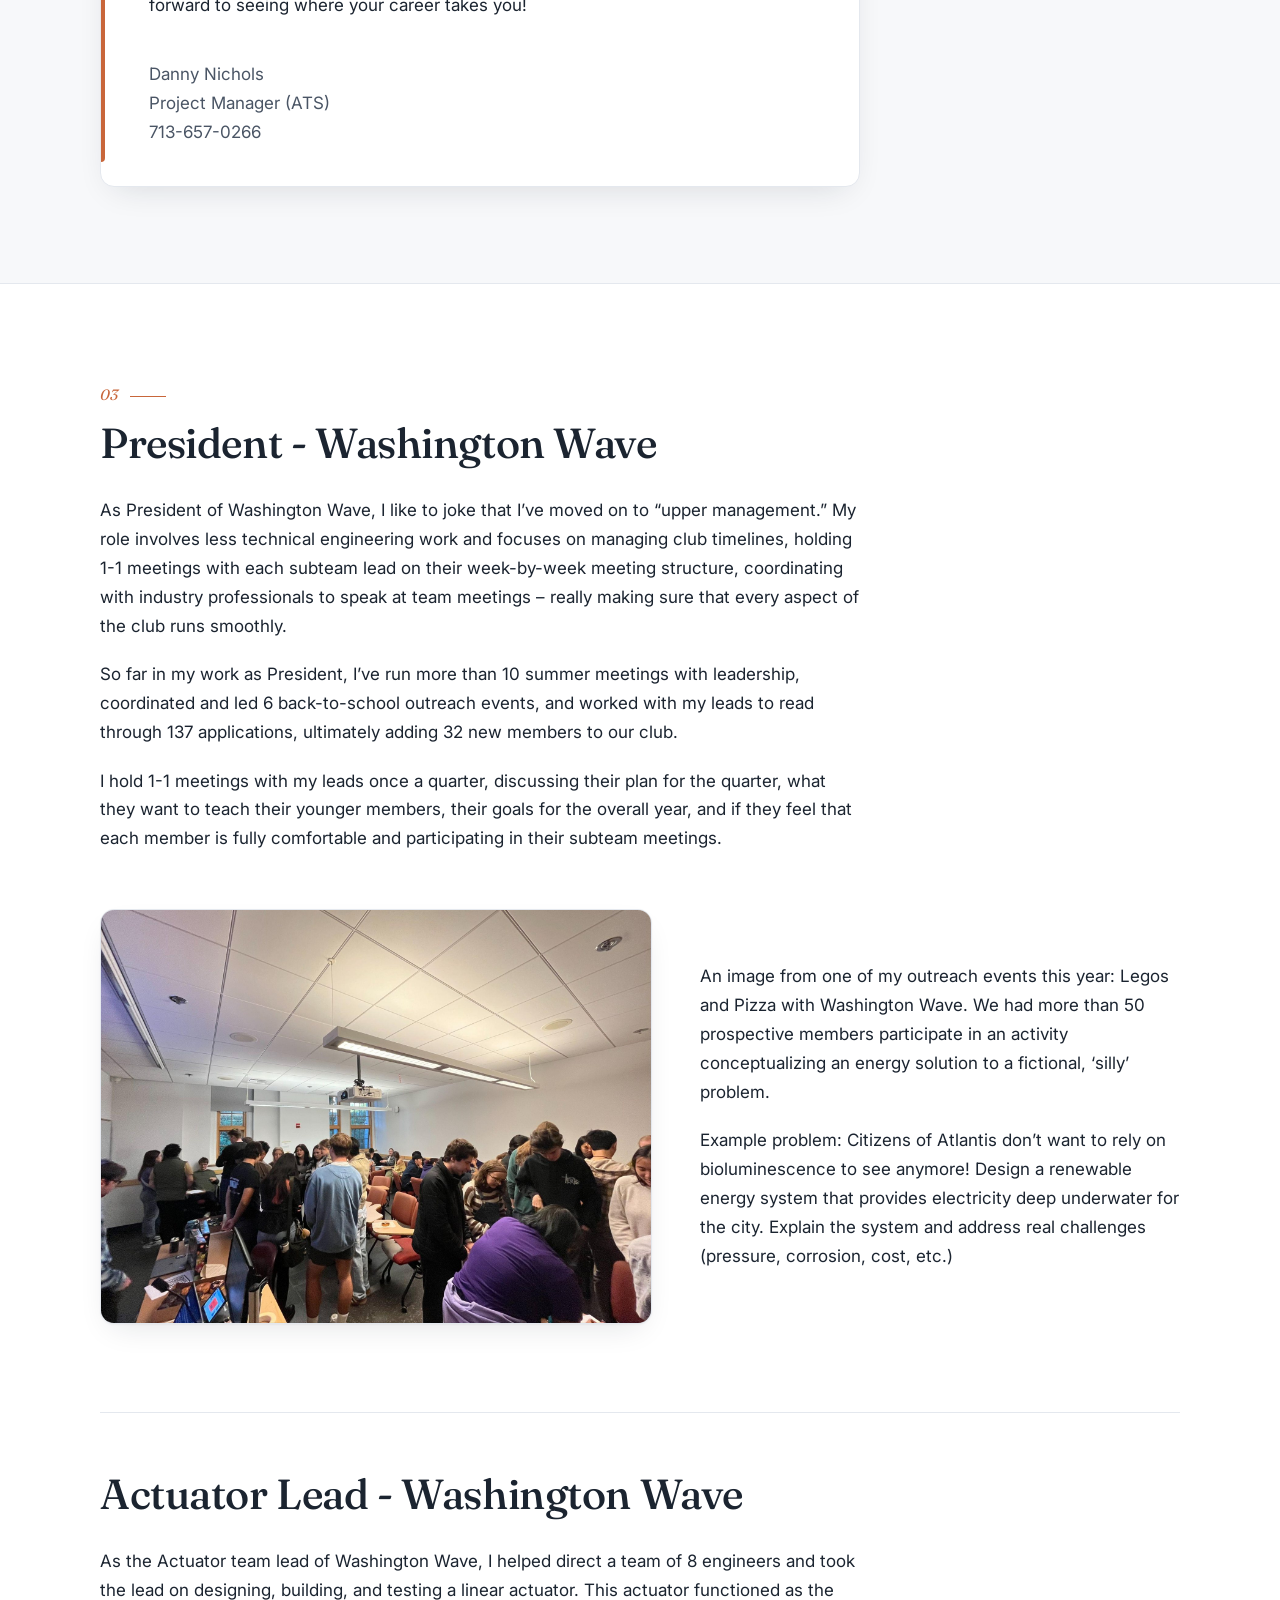
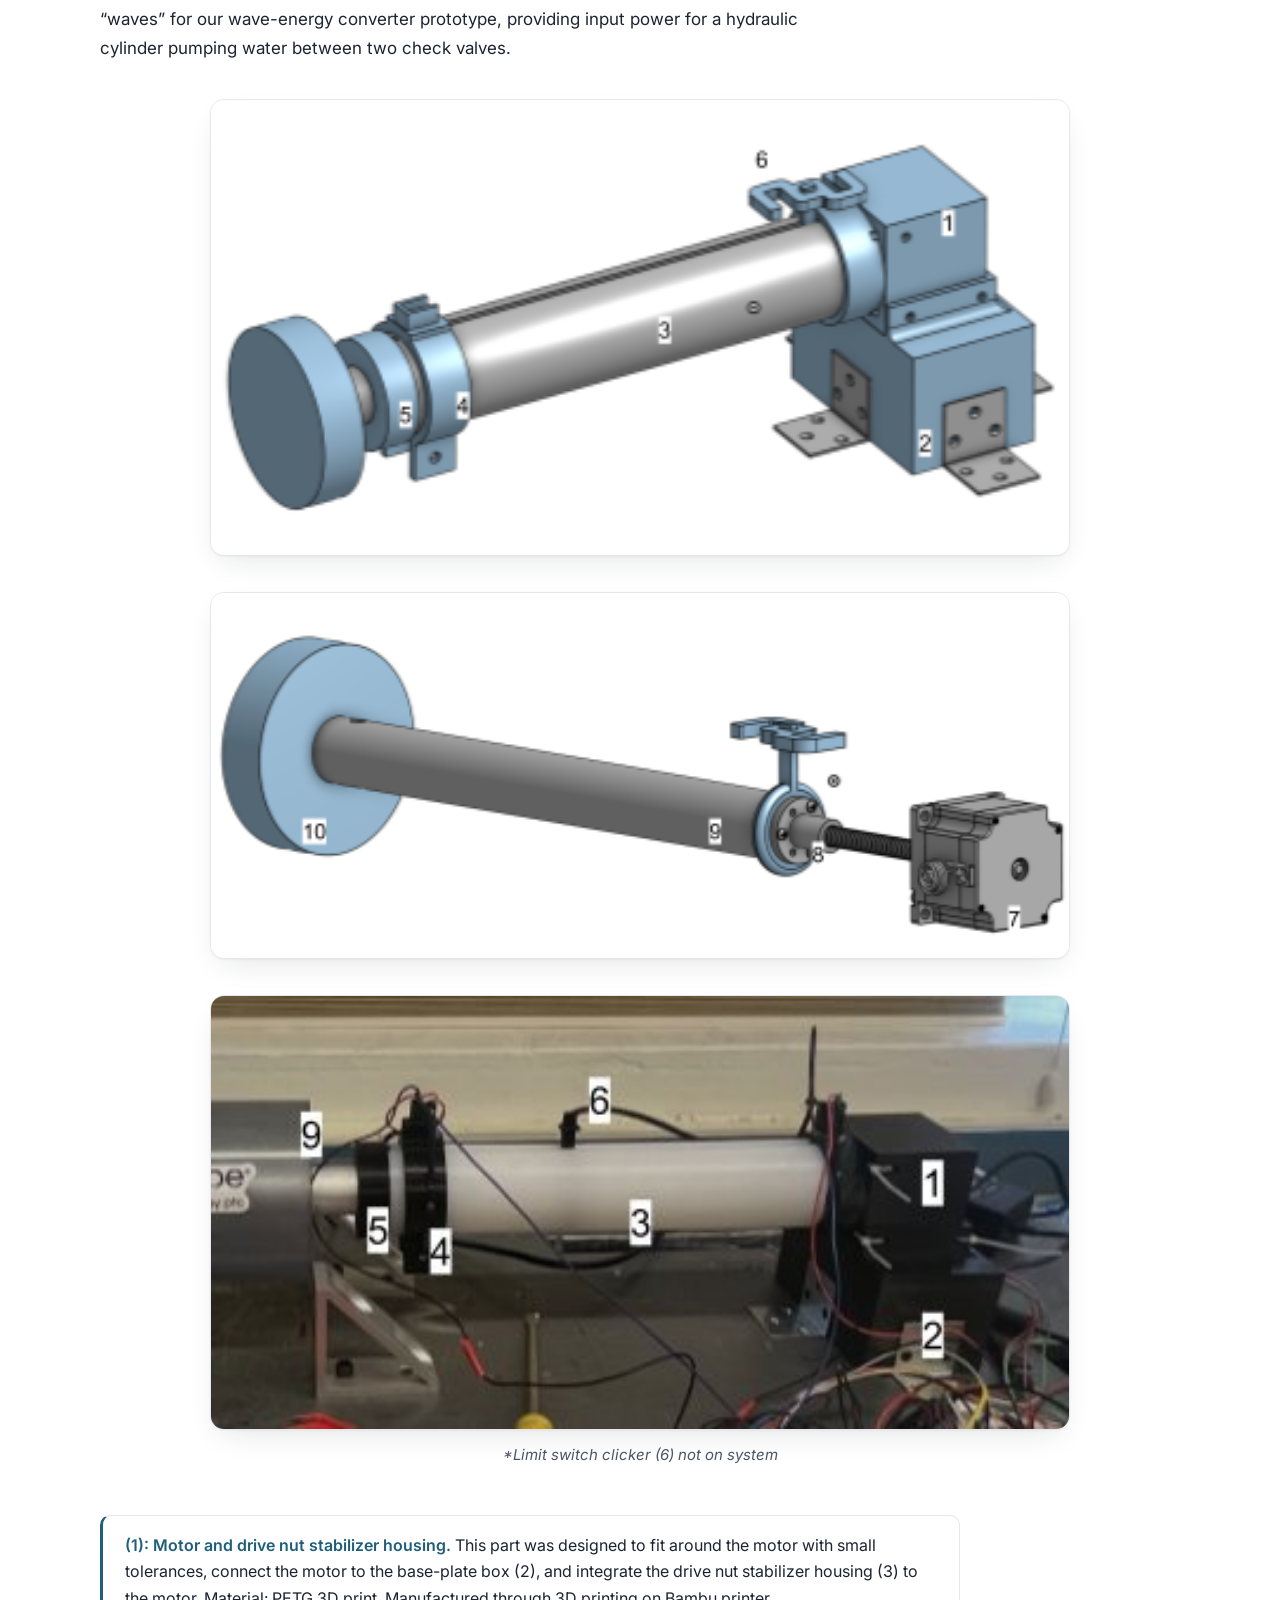
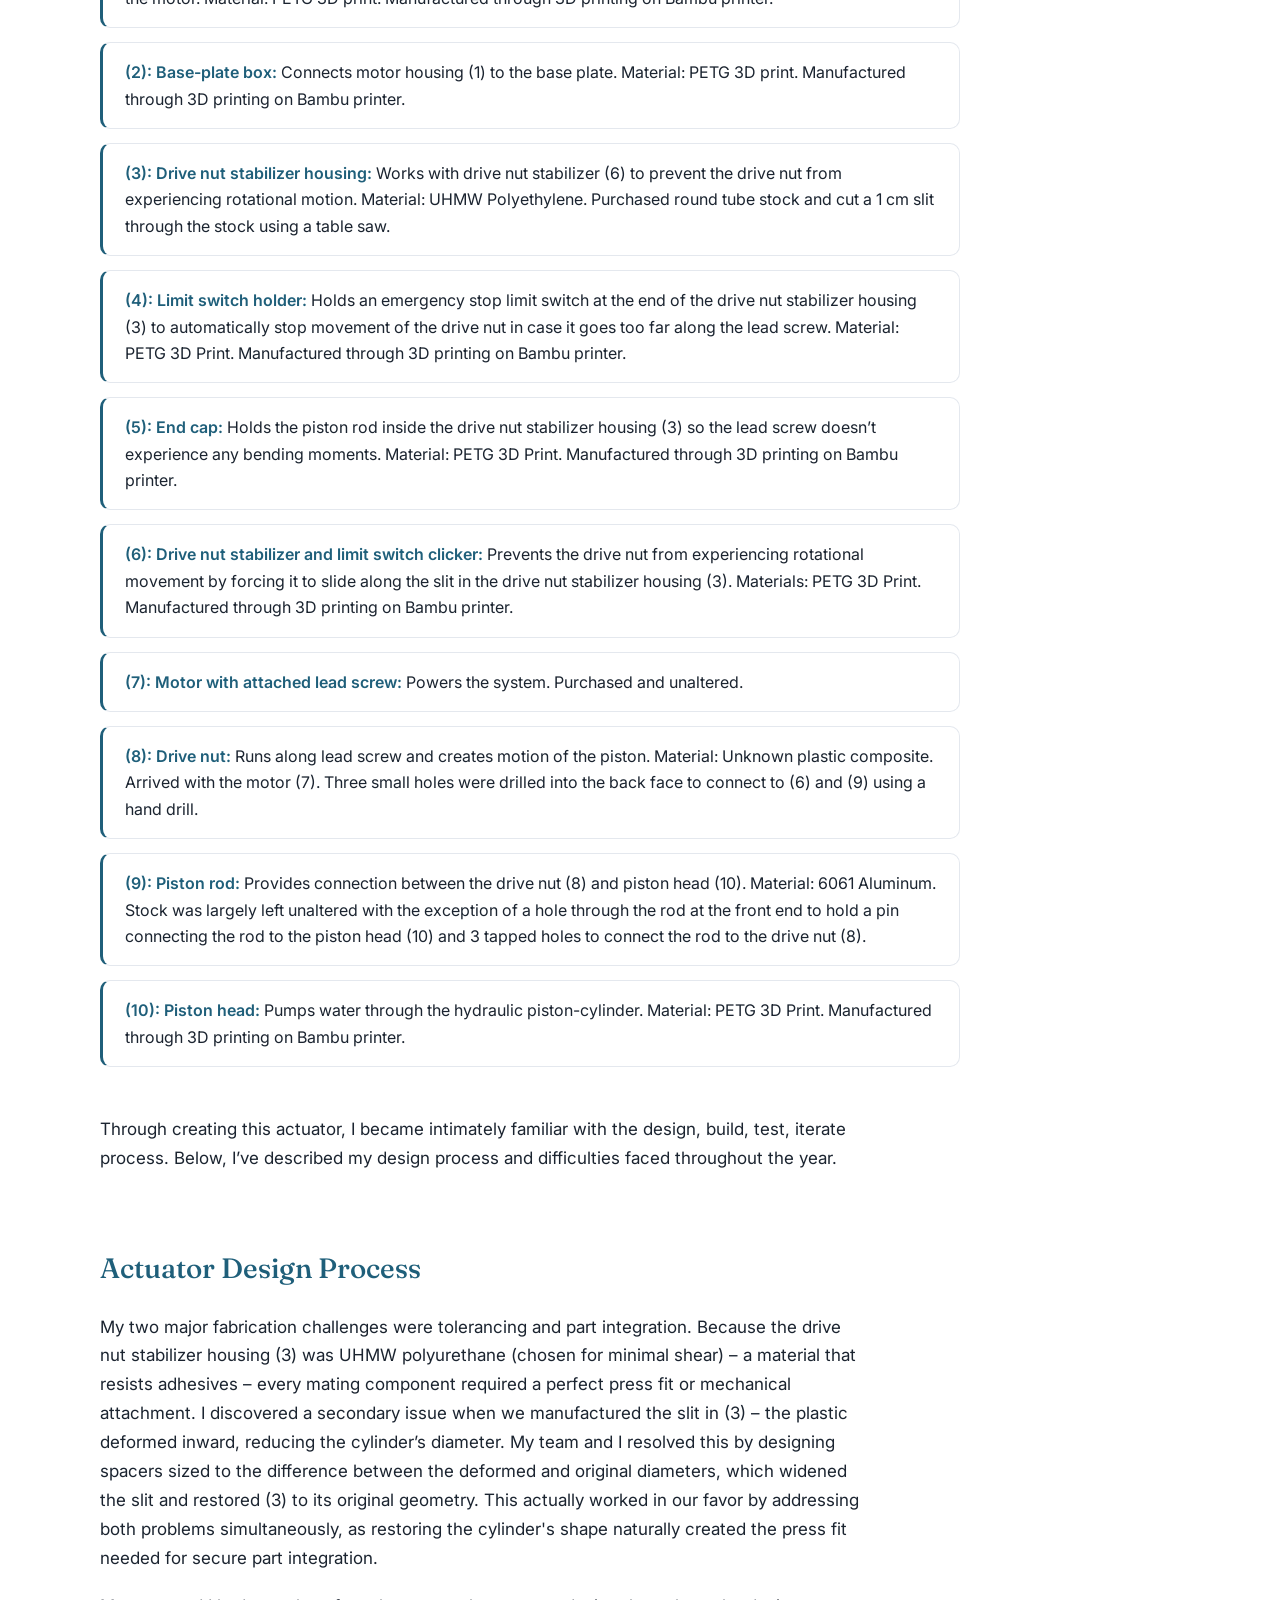
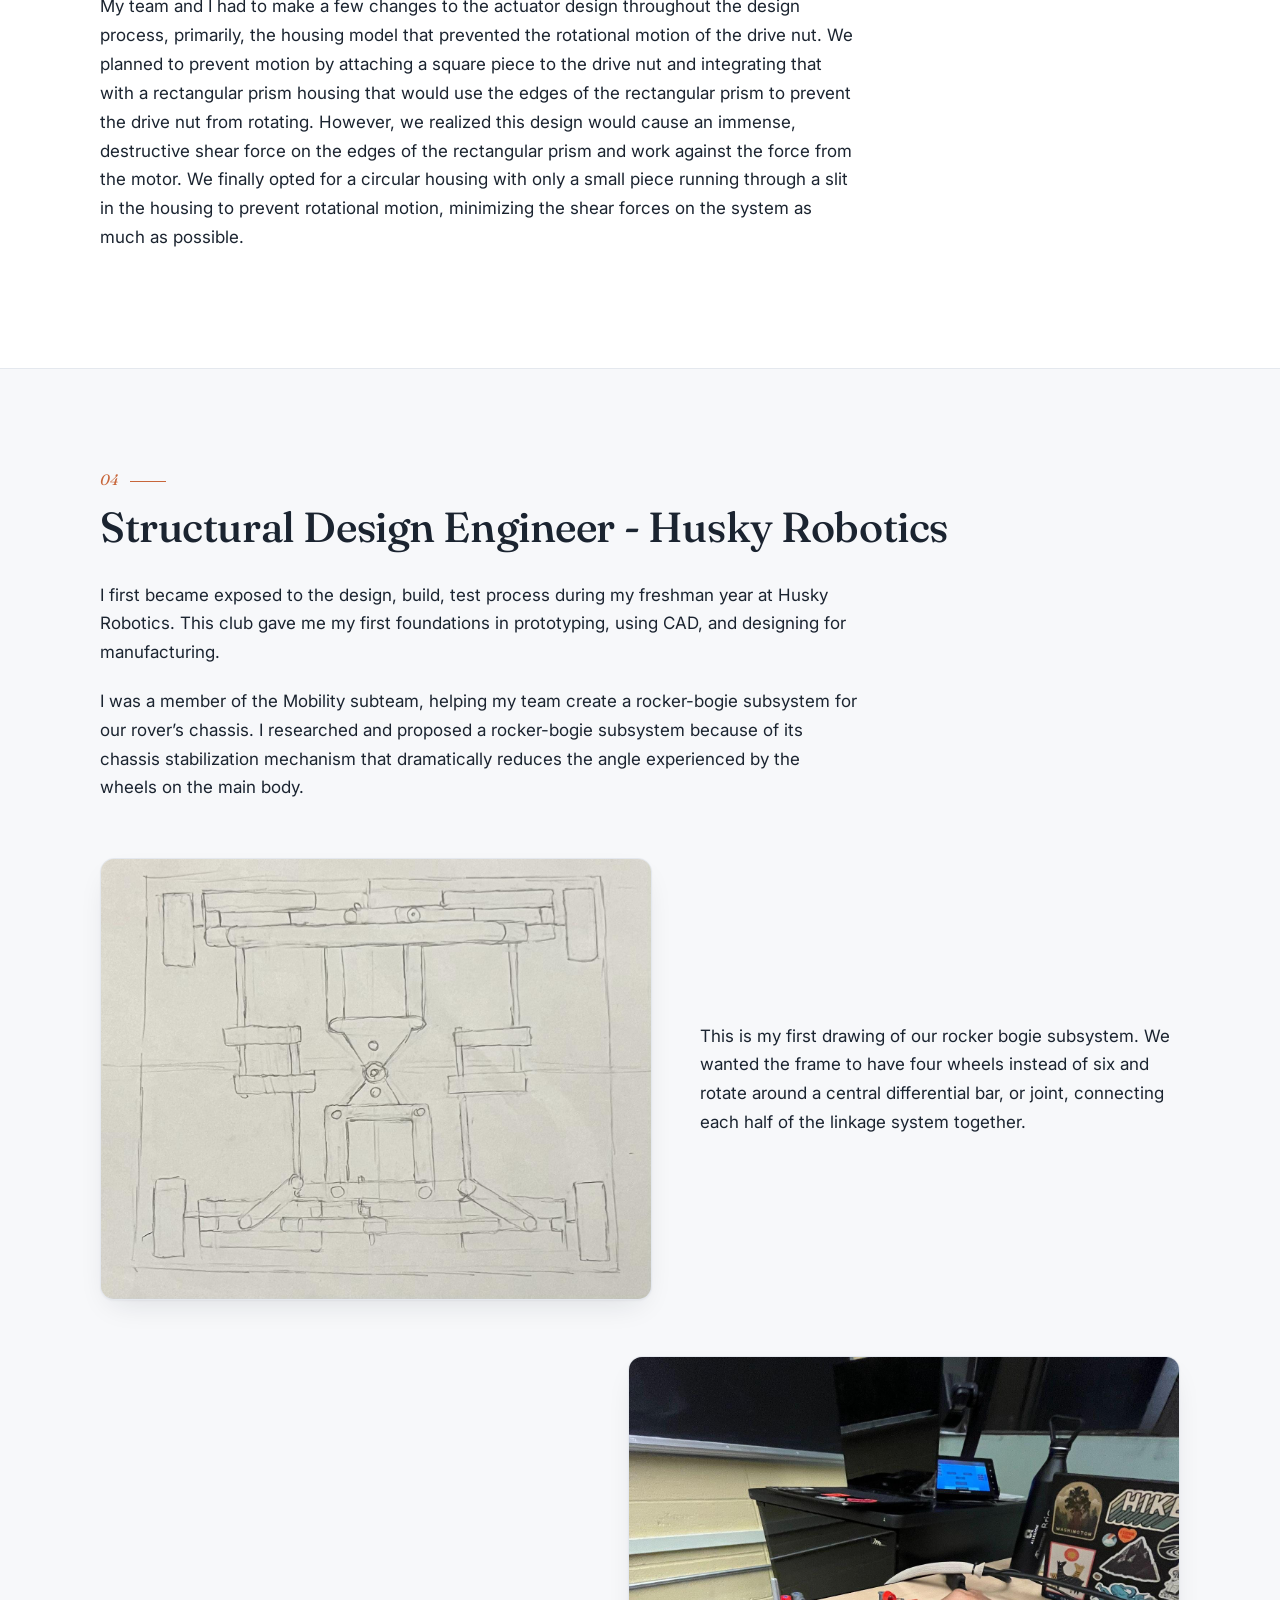
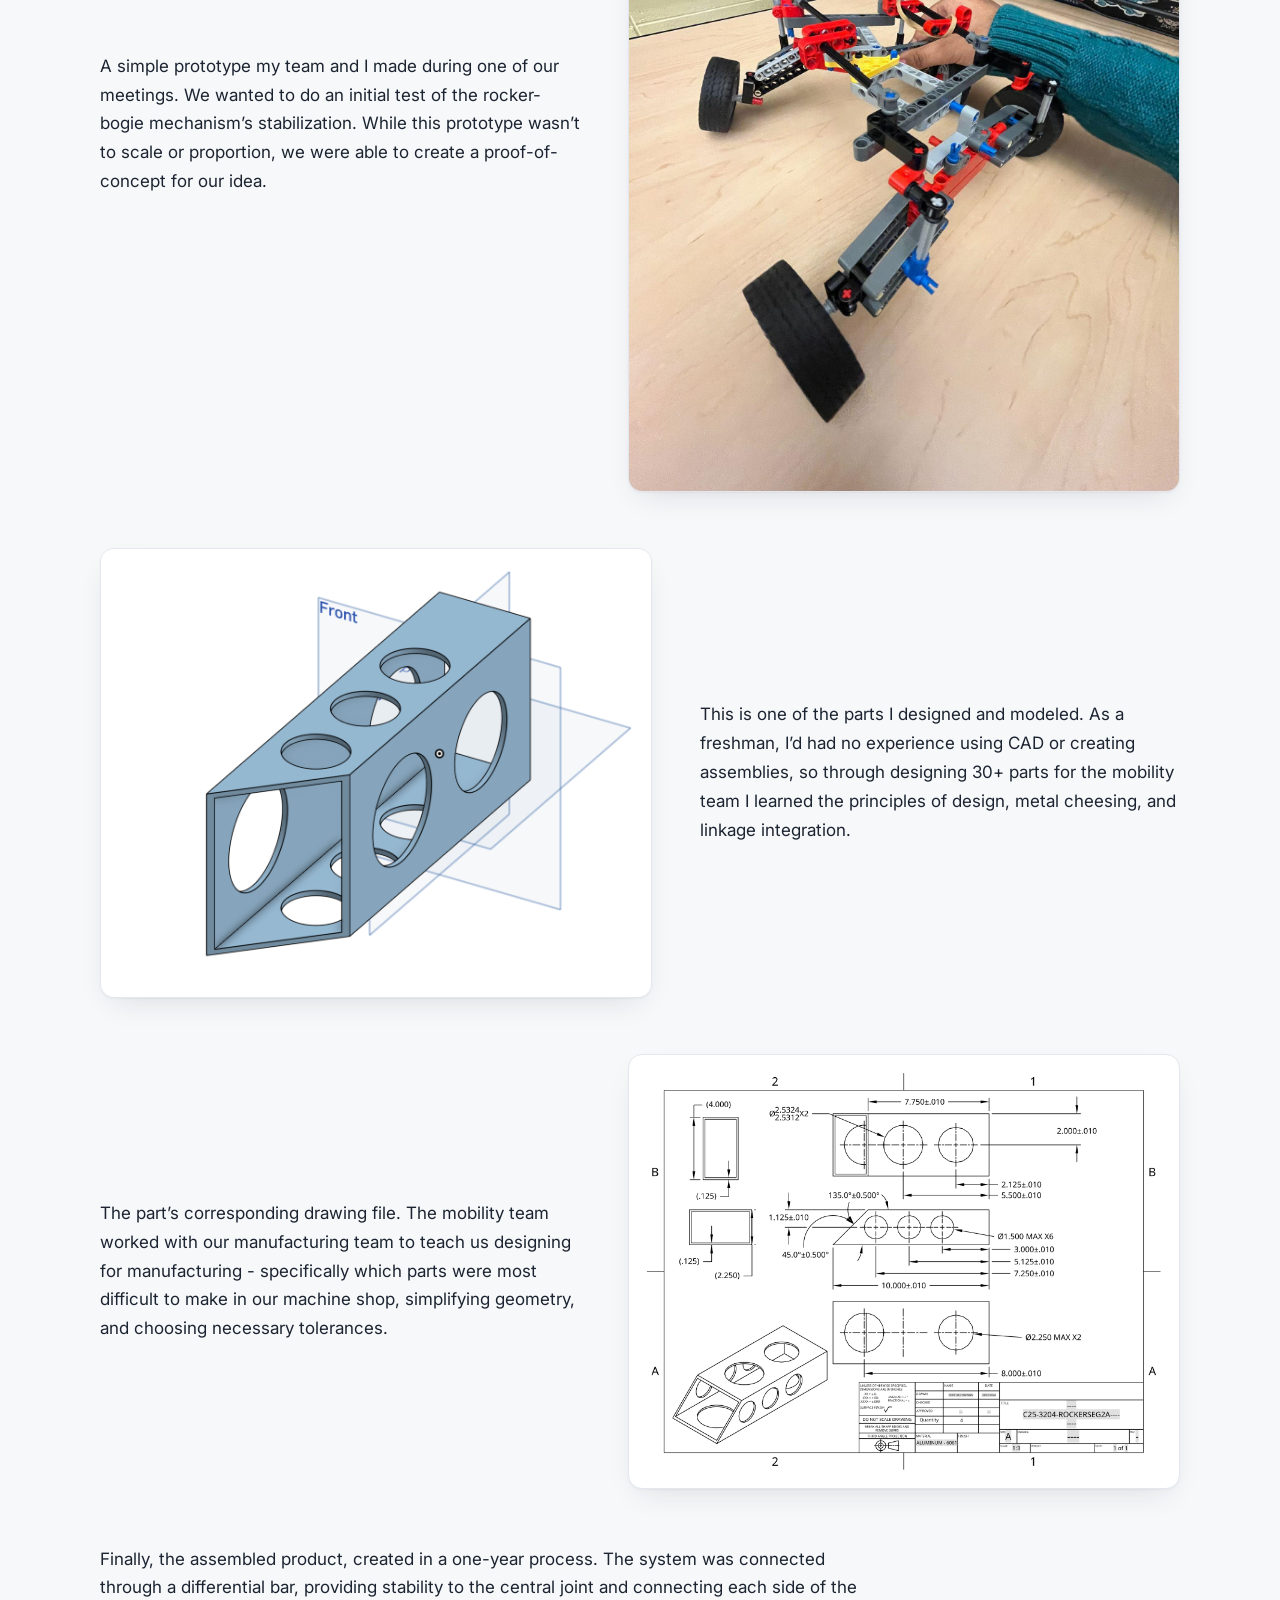
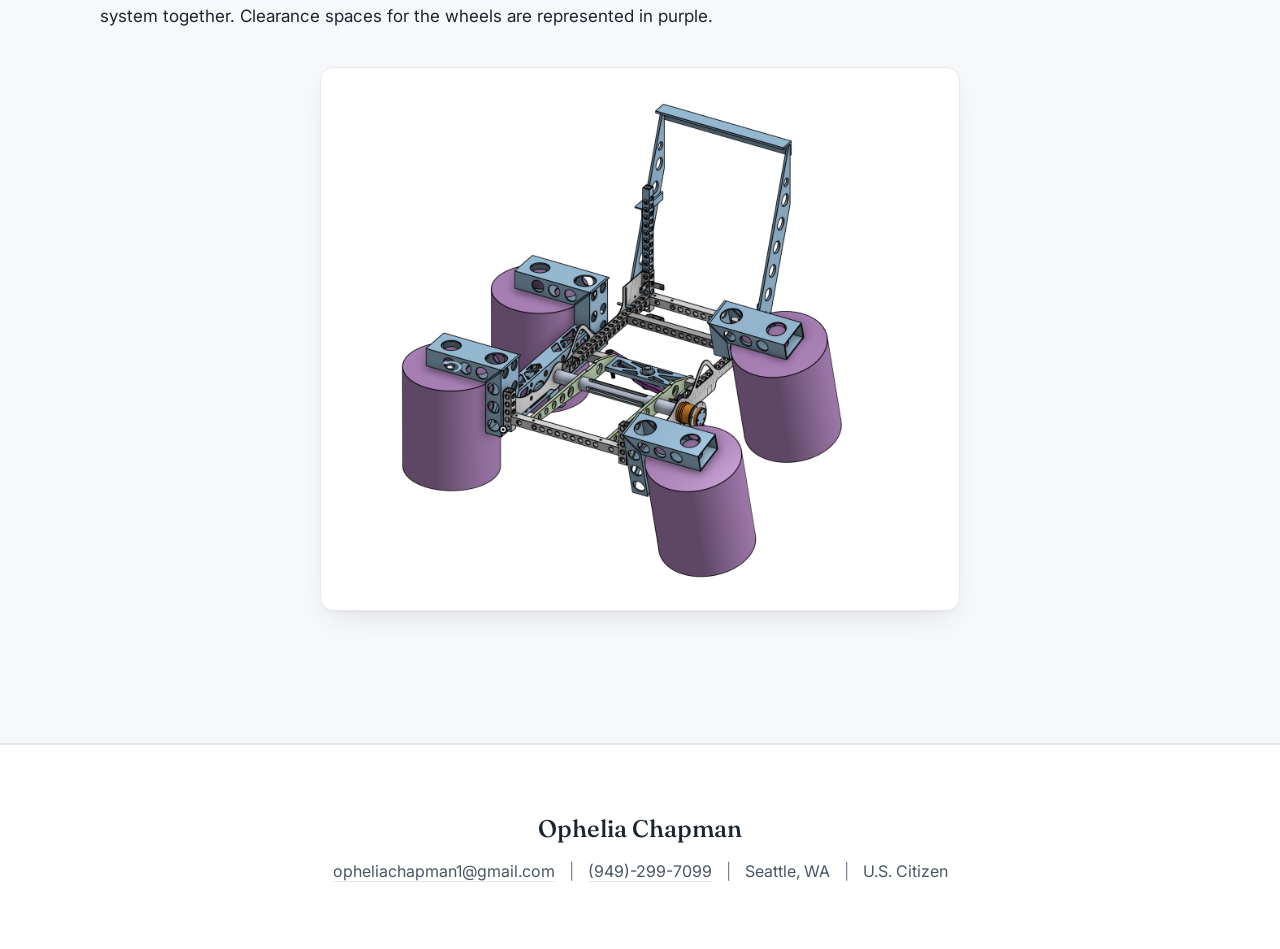
==== commit 31888691: "Add files via upload" ====
--- a/index.html
+++ b/index.html
@@ -10,6 +10,7 @@
   <link href="https://fonts.googleapis.com/css2?family=Fraunces:ital,opsz,wght@0,9..144,400;0,9..144,500;0,9..144,600;1,9..144,400&family=Inter:wght@400;500;600&display=swap" rel="stylesheet">
   <link rel="stylesheet" href="styles.css">
   <style>
+    .figure.actuator{max-width:860px;margin-left:auto;margin-right:auto}
     .triptych{display:grid;grid-template-columns:repeat(3,minmax(0,1fr));gap:24px;align-items:start;margin:36px 0}
     .triptych .figure{margin:0}
     .figure.lowres img{width:100%;max-width:400px;margin:0 auto;cursor:default}
@@ -160,20 +161,18 @@
           <p>As the Actuator team lead of Washington Wave, I helped direct a team of 8 engineers and took the lead on designing, building, and testing a linear actuator. This actuator functioned as the “waves” for our wave-energy converter prototype, providing input power for a hydraulic cylinder pumping water between two check valves.</p>
         </div>
 
-        <div class="triptych">
-        <figure class="figure lowres">
+                <figure class="figure actuator">
           <img src="actuator-cad-assembly.png" alt="CAD model of the linear actuator assembly with numbered parts" loading="lazy">
         </figure>
 
-        <figure class="figure lowres">
+        <figure class="figure actuator">
           <img src="actuator-cad-exploded.png" alt="CAD model of the actuator drivetrain with numbered parts" loading="lazy">
         </figure>
 
-        <figure class="figure lowres">
+        <figure class="figure actuator">
           <img src="actuator-built.jpg" alt="The built linear actuator with numbered parts" loading="lazy">
           <figcaption class="note"><em>*Limit switch clicker (6) not on system</em></figcaption>
         </figure>
-        </div>
 
         <ol class="parts">
           <li><strong>(1): Motor and drive nut stabilizer housing.</strong> This part was designed to fit around the motor with small tolerances, connect the motor to the base-plate box (2), and integrate the drive nut stabilizer housing (3) to the motor. Material: PETG 3D print. Manufactured through 3D printing on Bambu printer.</li>
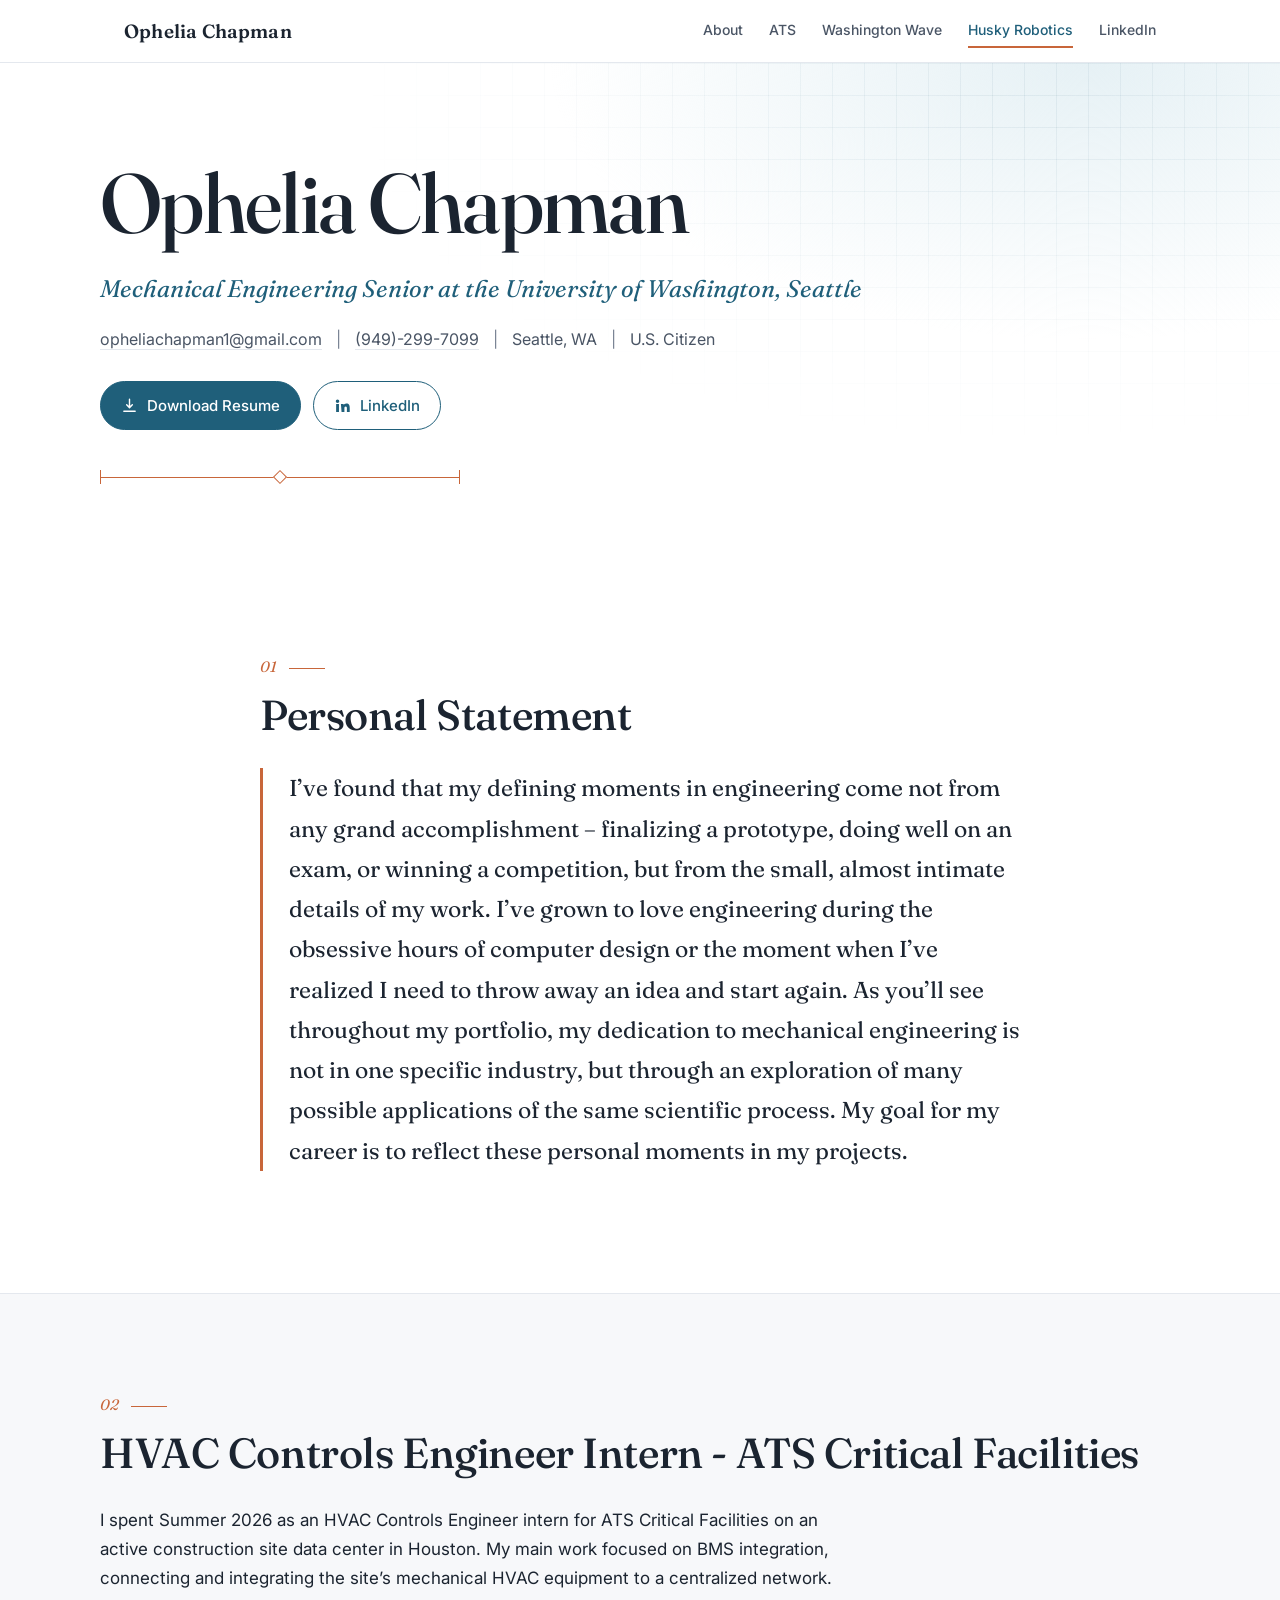
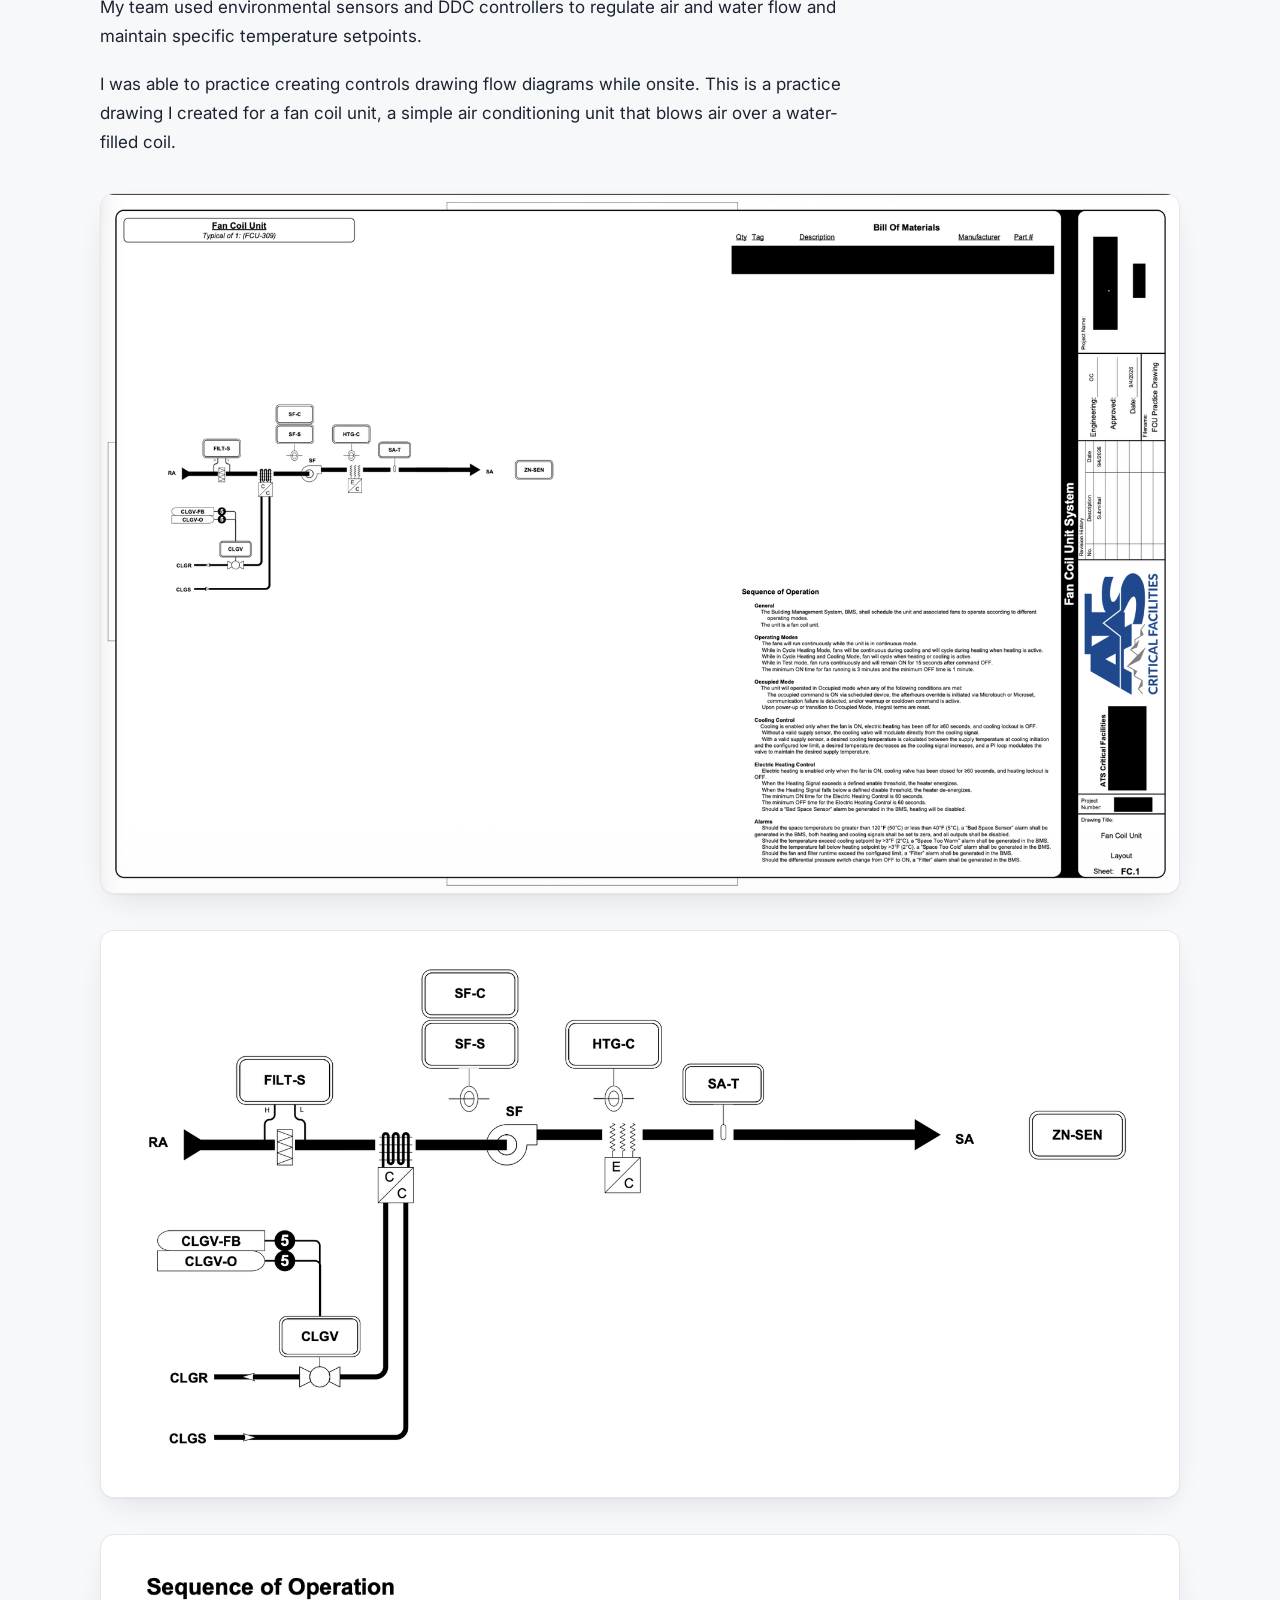
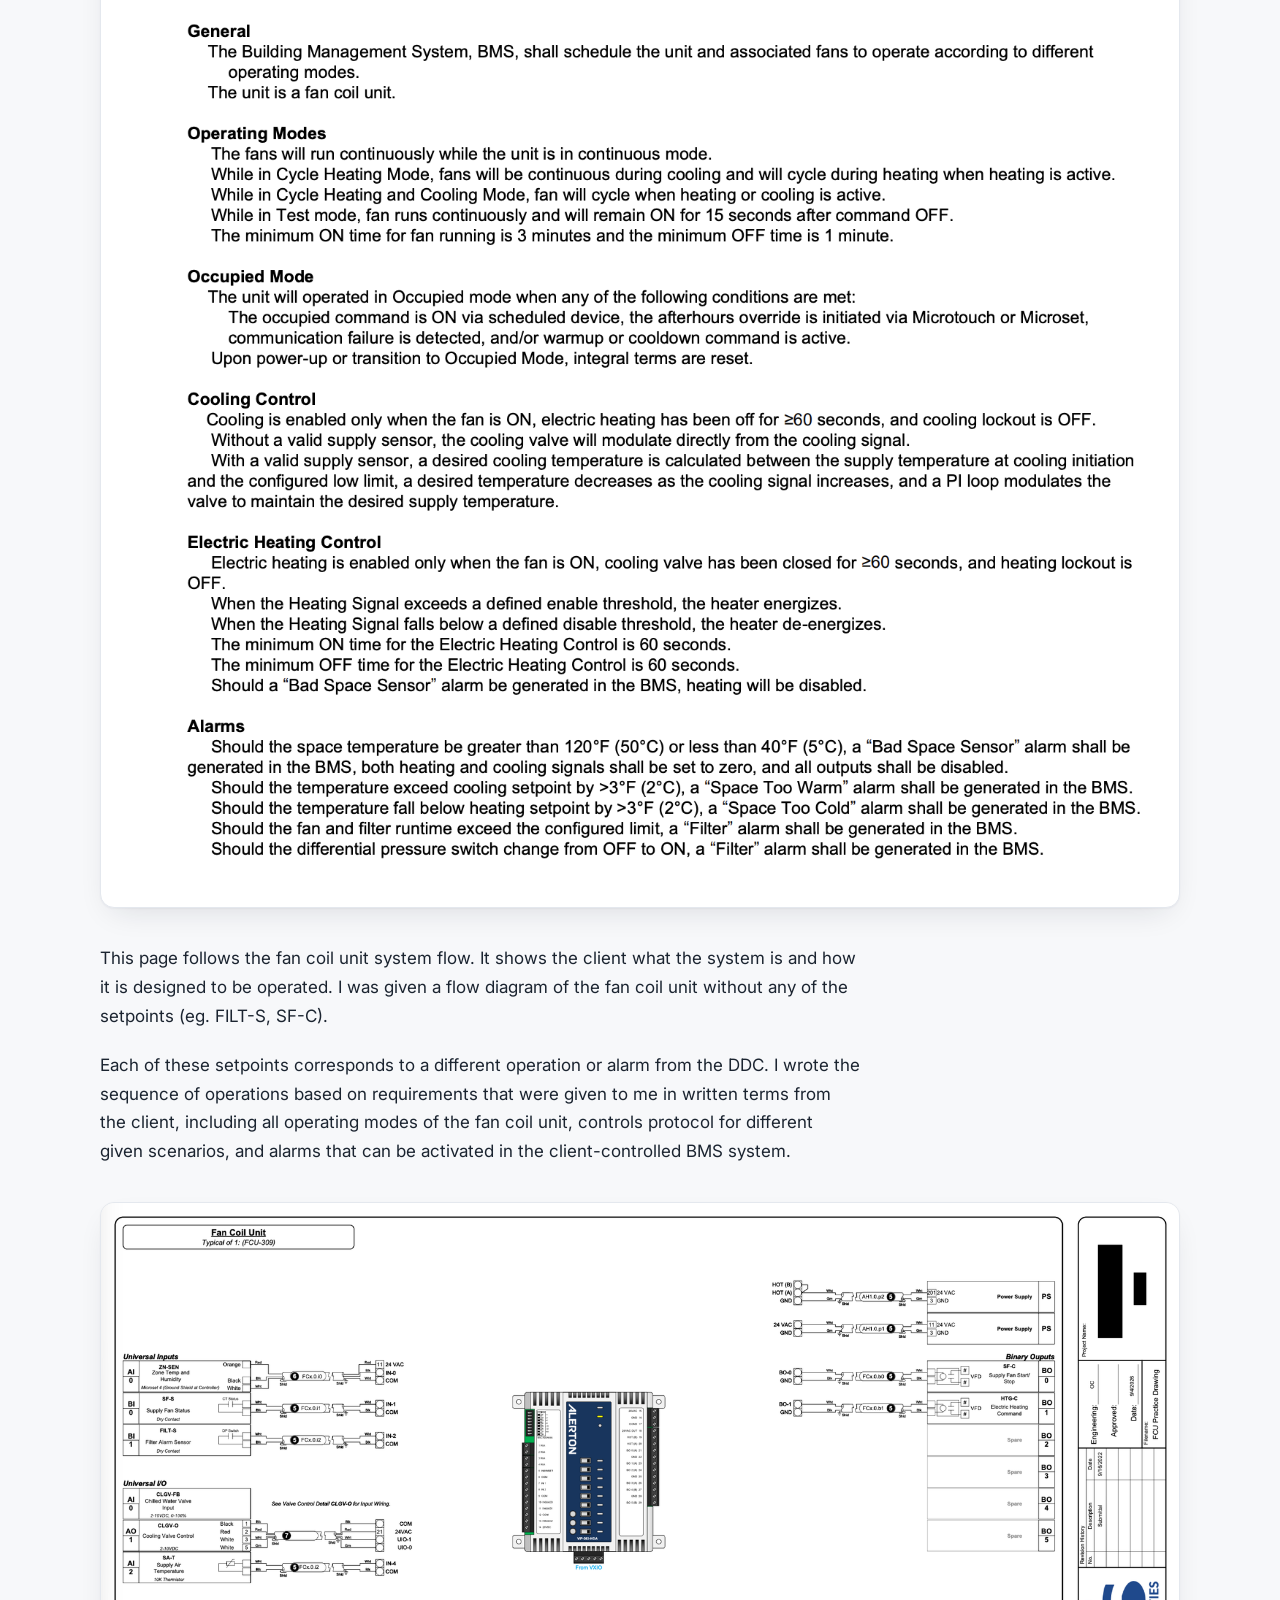
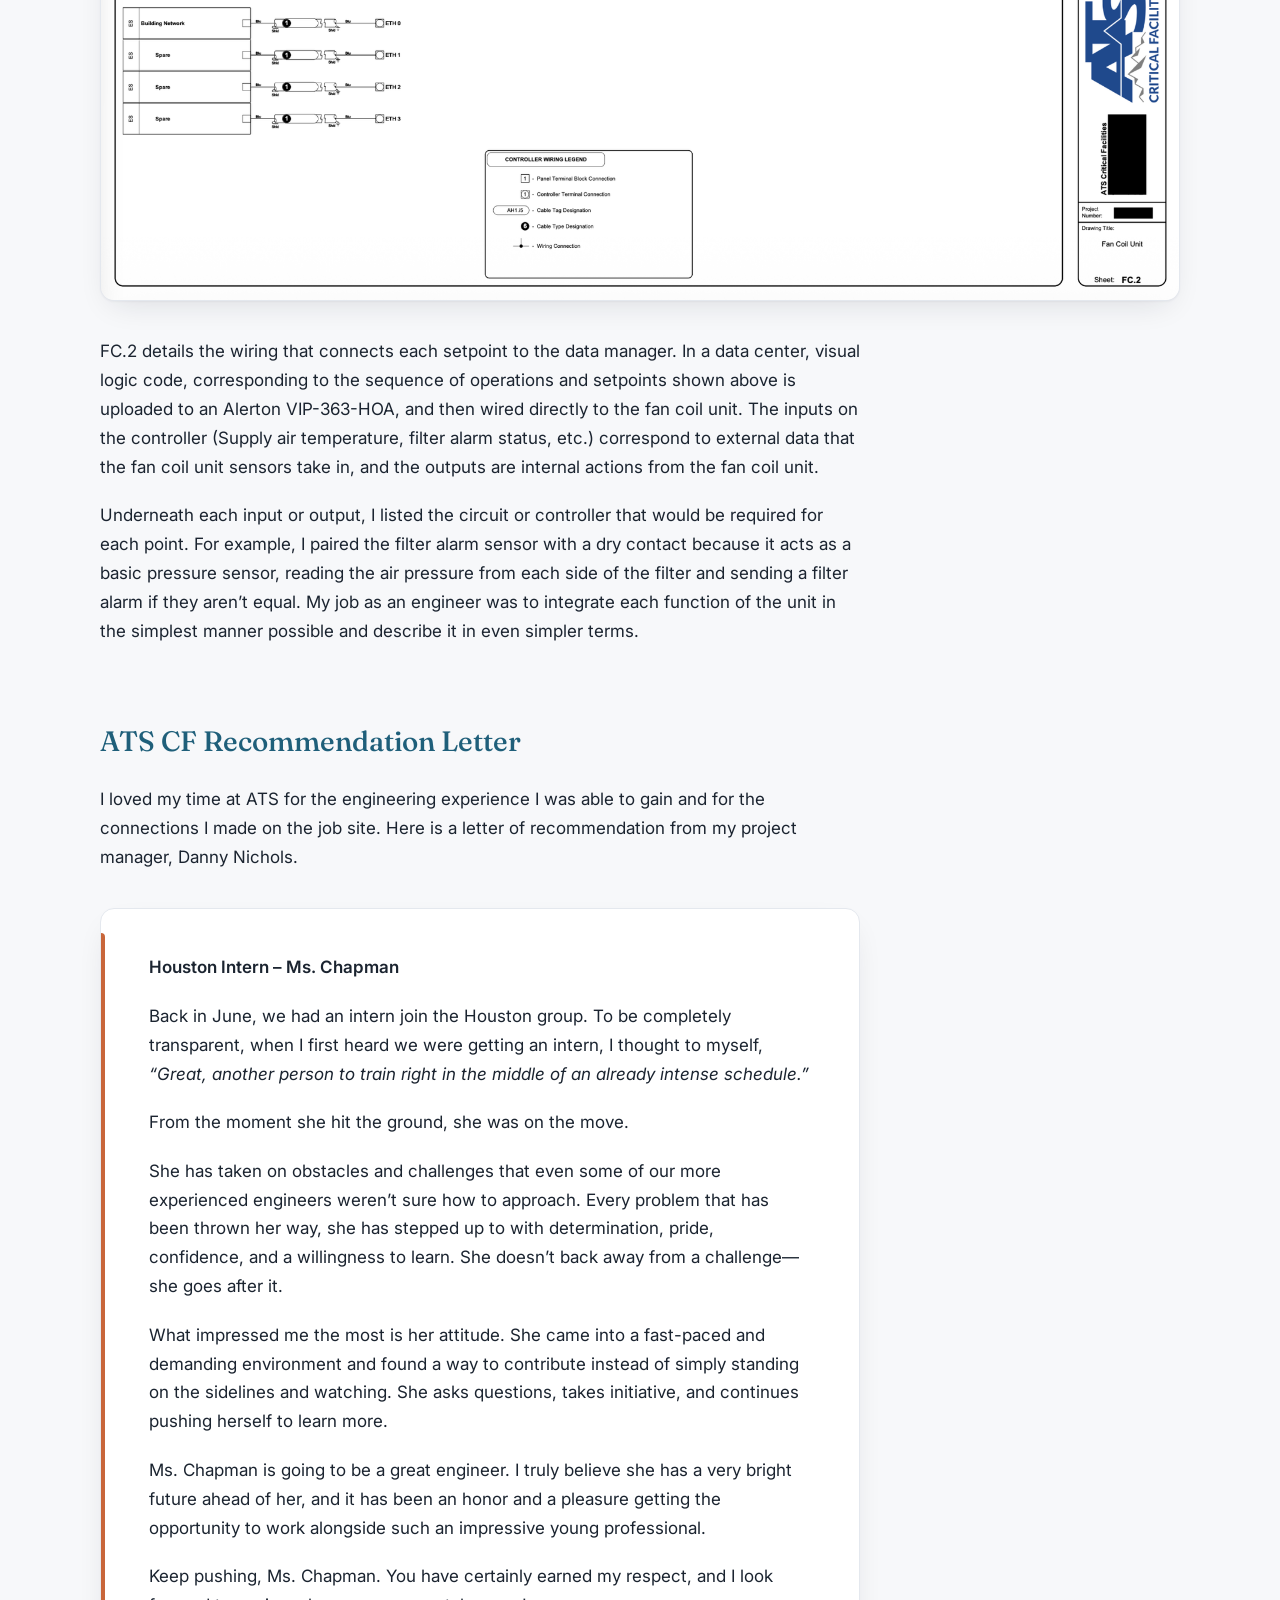
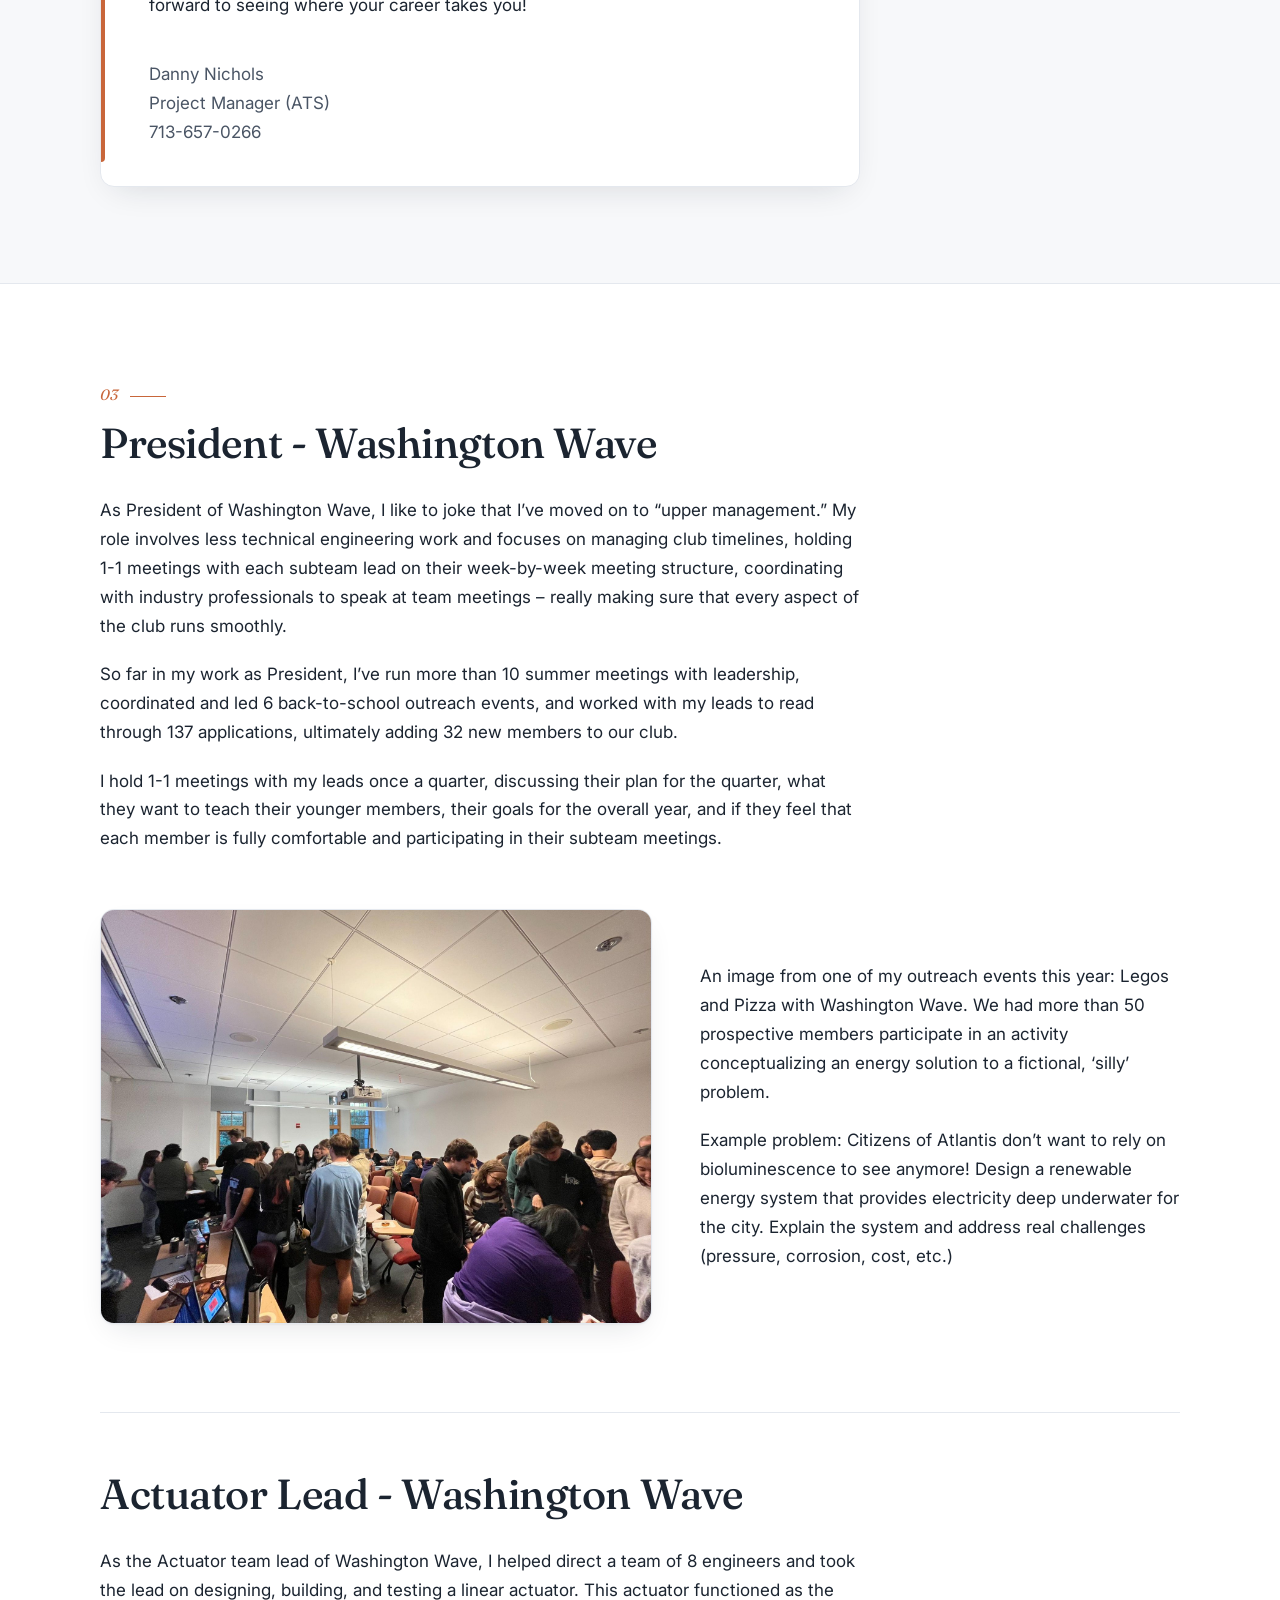
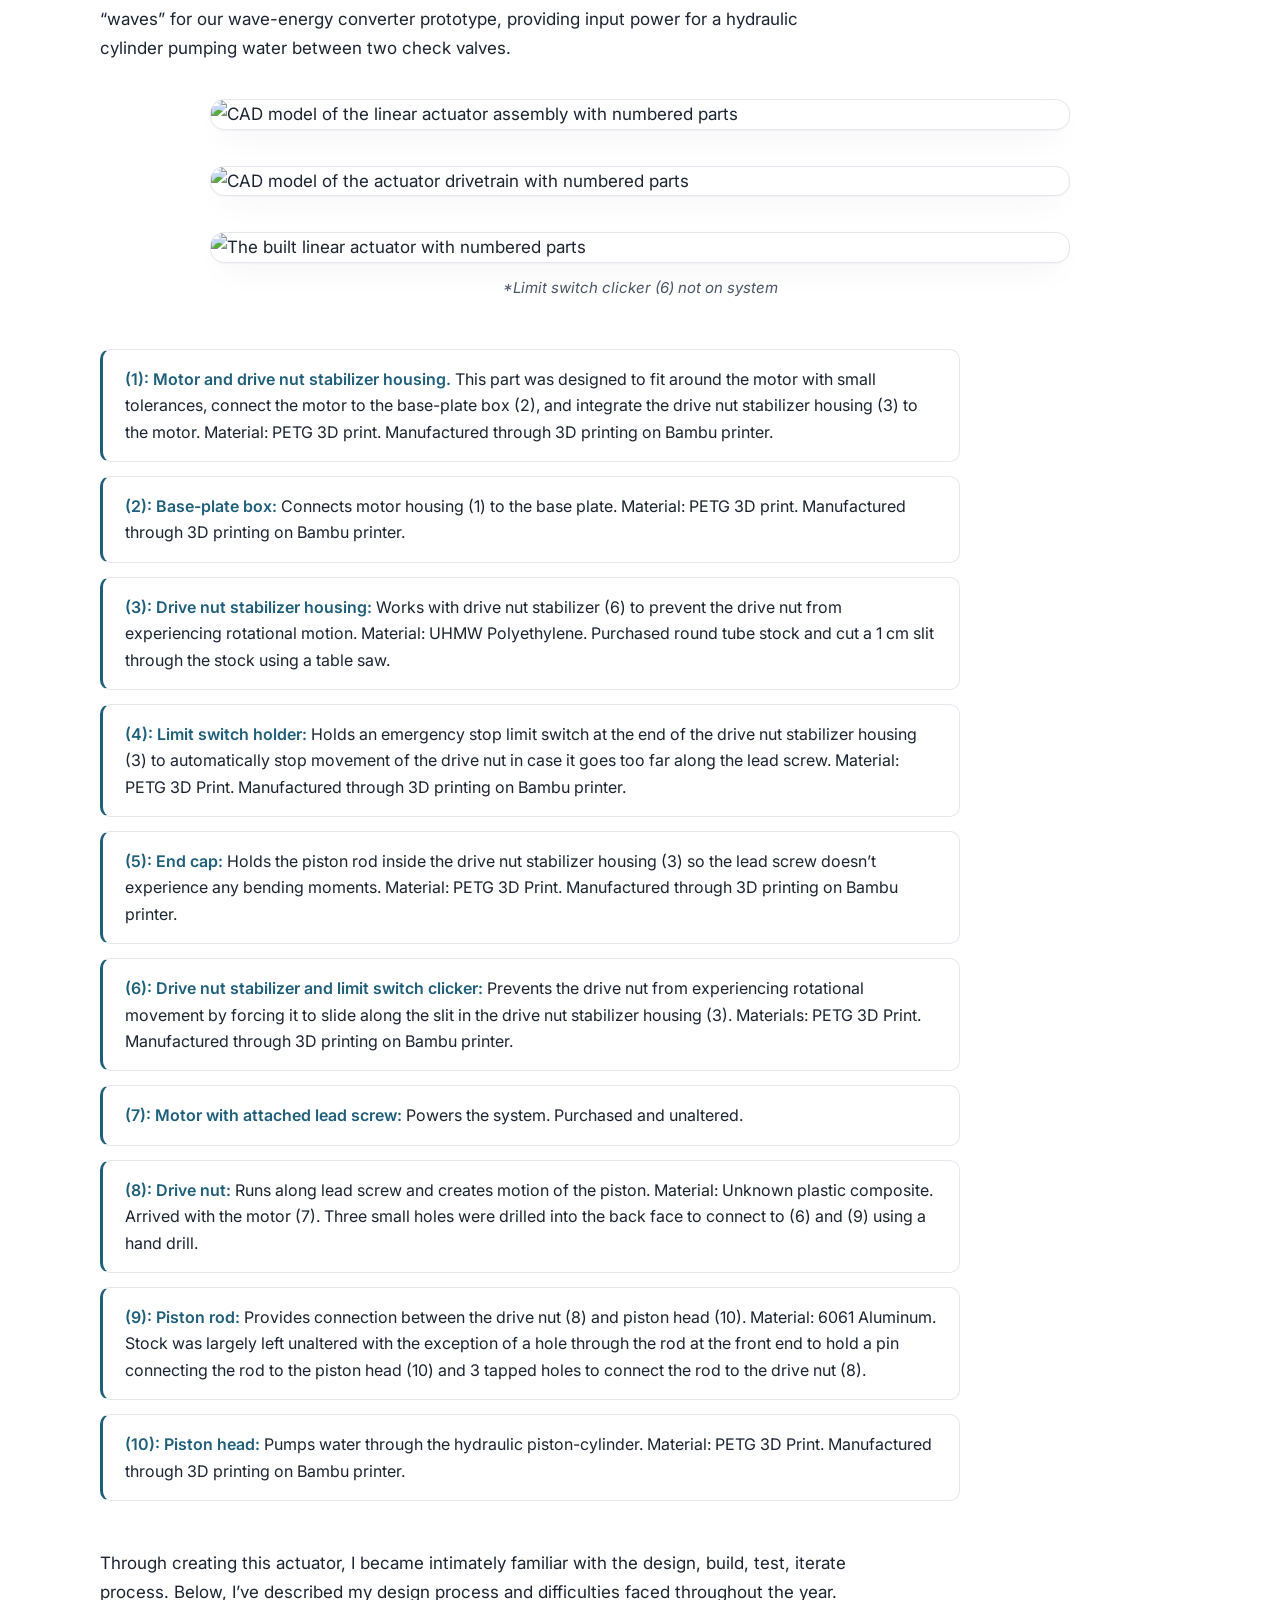
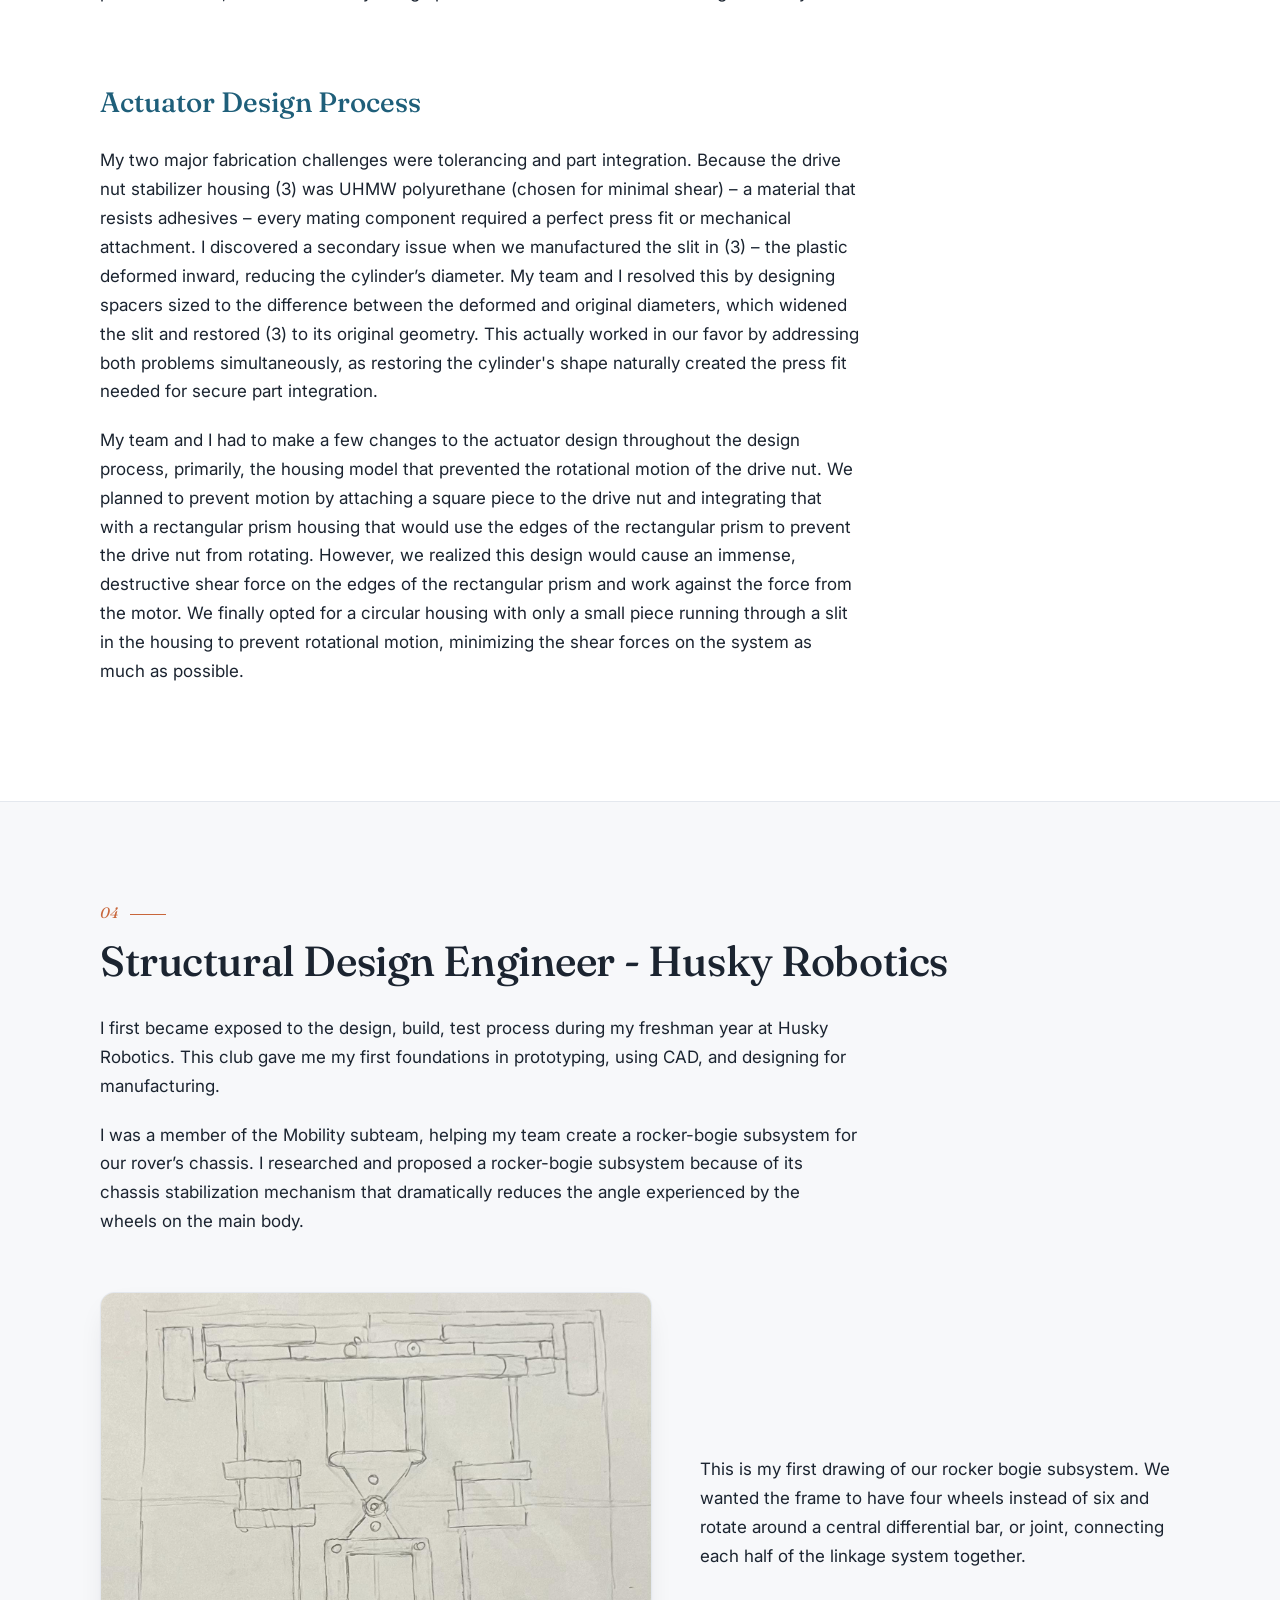
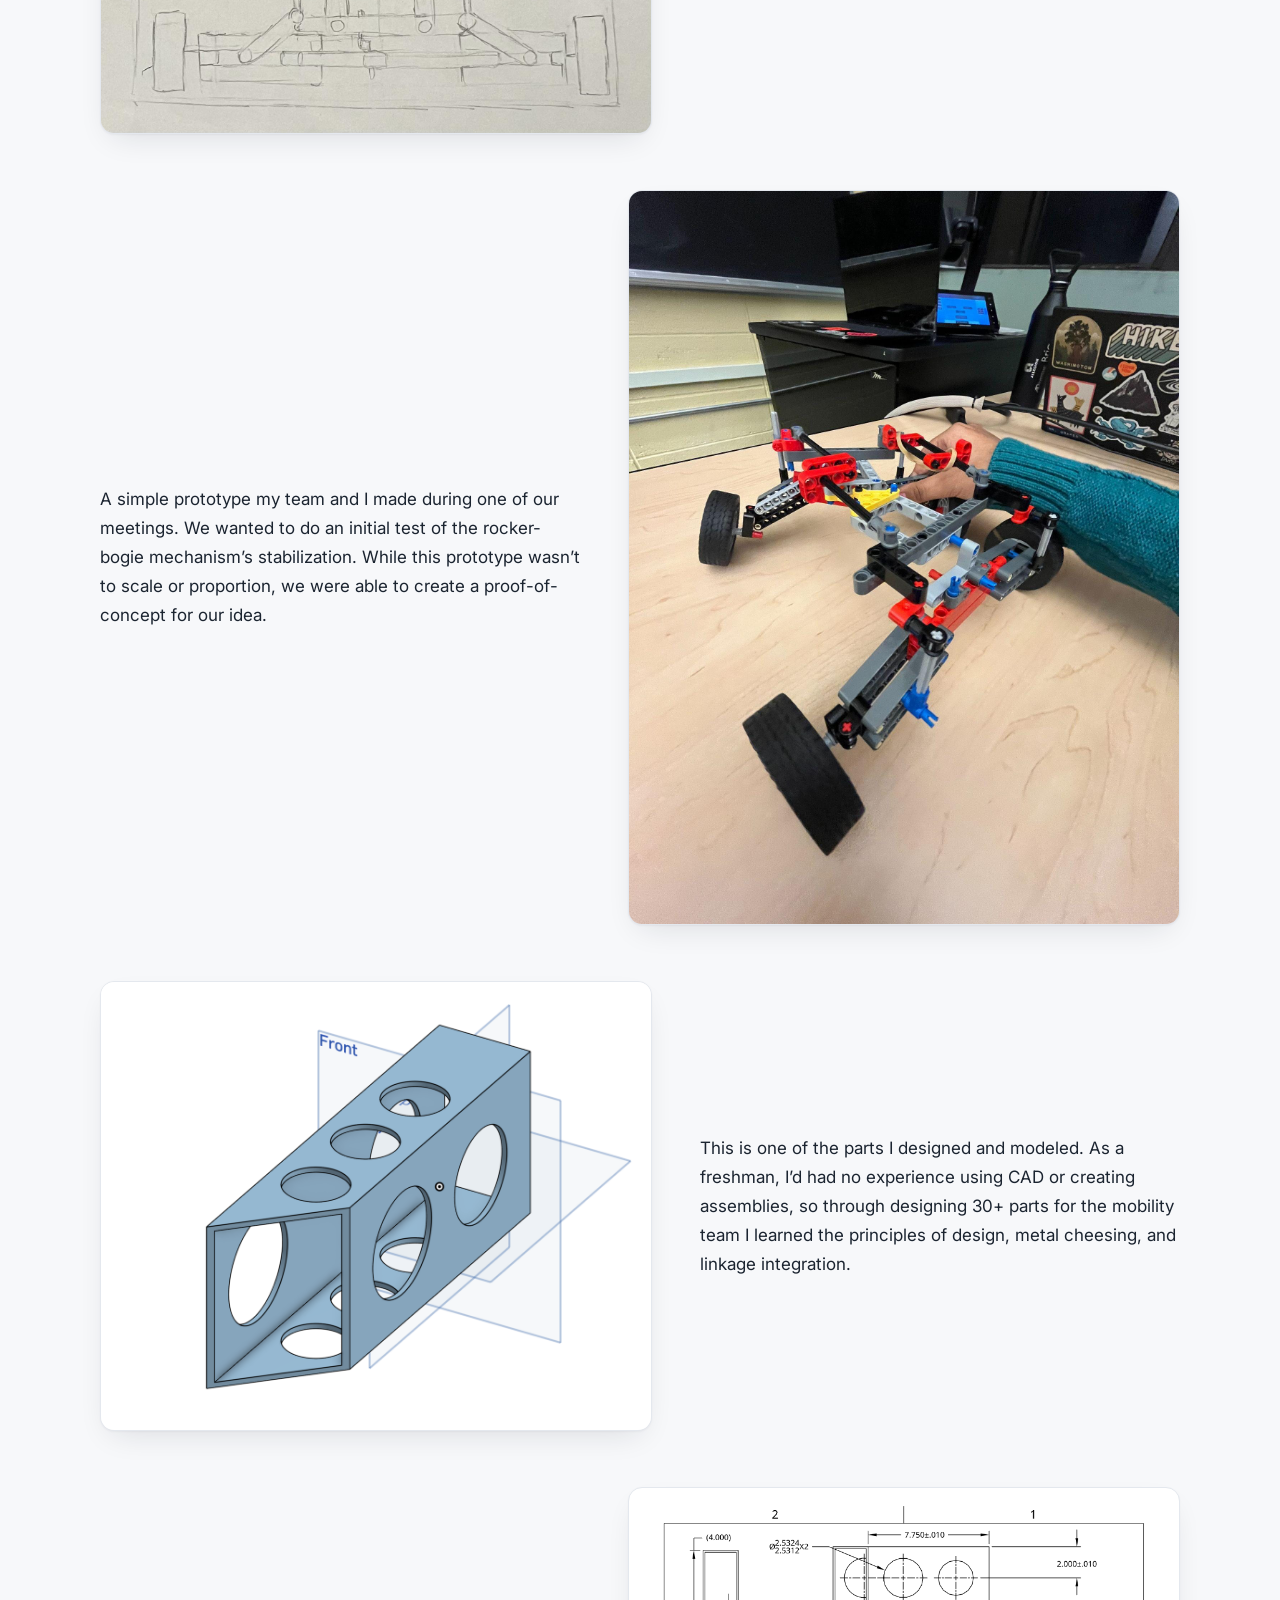
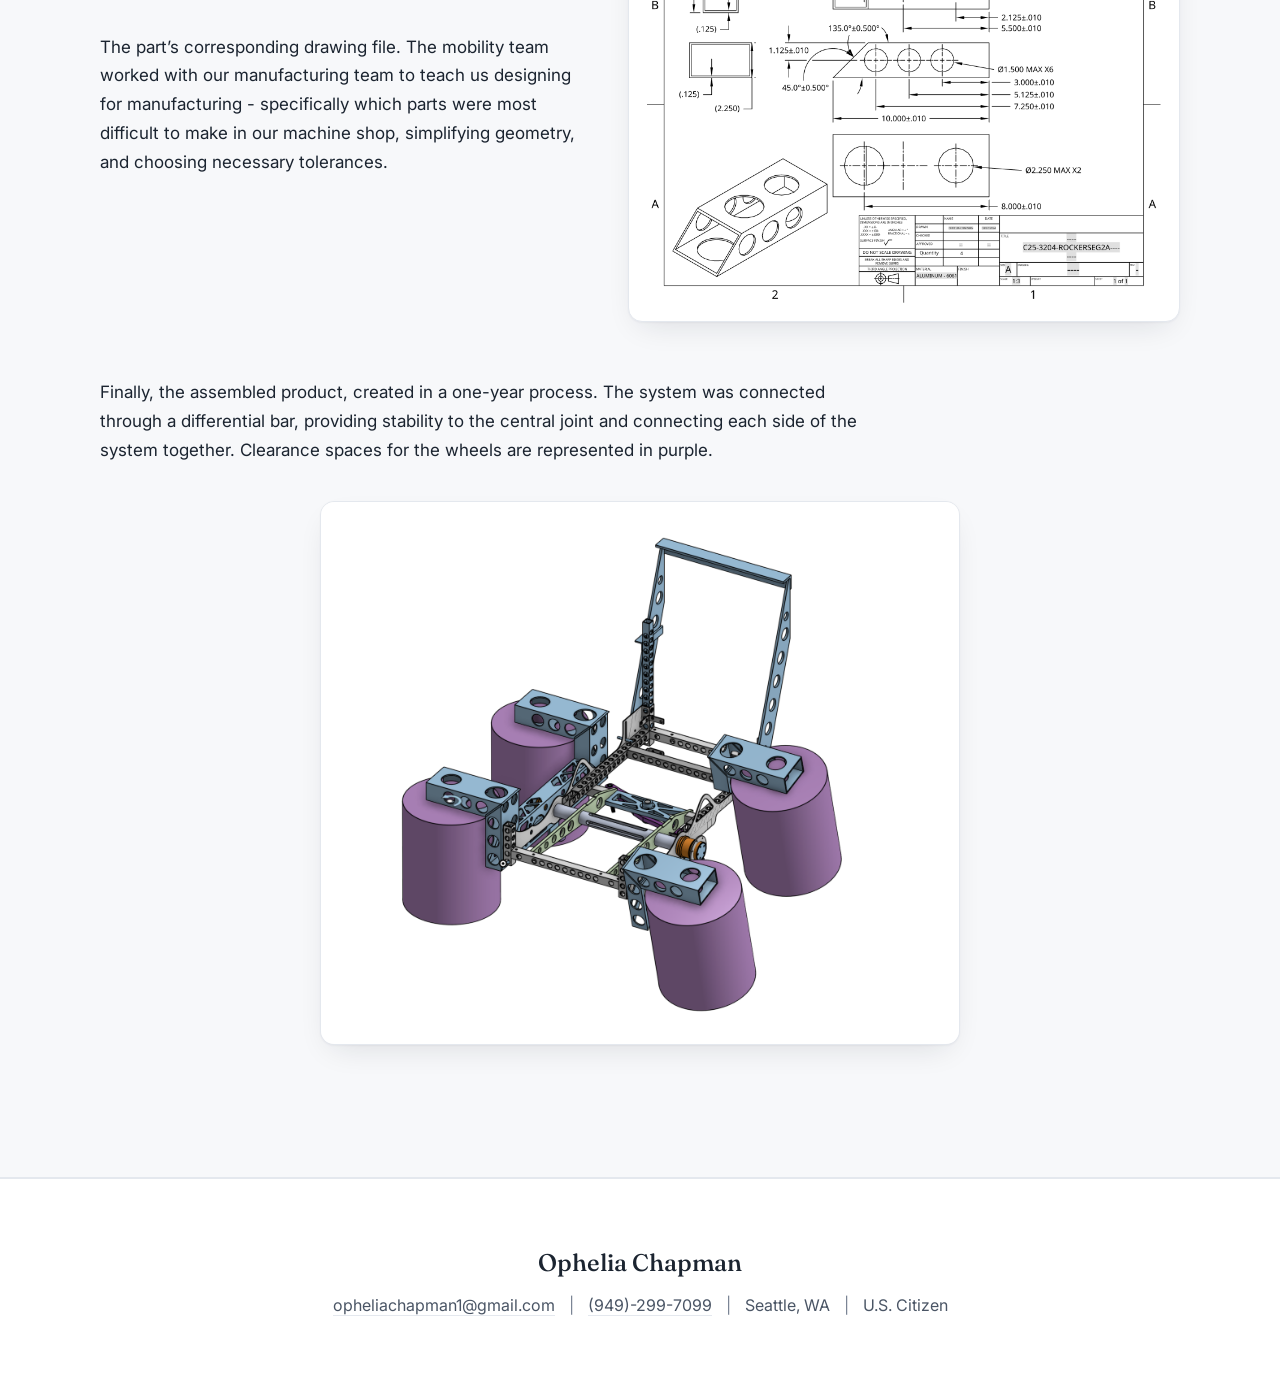
==== commit 6a3dde43: "Add files via upload" ====
--- a/index.html
+++ b/index.html
@@ -162,15 +162,15 @@
         </div>
 
                 <figure class="figure actuator">
-          <img src="actuator-cad-assembly.png" alt="CAD model of the linear actuator assembly with numbered parts" loading="lazy">
+          <img src="actuator-assembly-hd.png" alt="CAD model of the linear actuator assembly with numbered parts" loading="lazy">
         </figure>
 
         <figure class="figure actuator">
-          <img src="actuator-cad-exploded.png" alt="CAD model of the actuator drivetrain with numbered parts" loading="lazy">
+          <img src="actuator-drivetrain-hd.png" alt="CAD model of the actuator drivetrain with numbered parts" loading="lazy">
         </figure>
 
         <figure class="figure actuator">
-          <img src="actuator-built.jpg" alt="The built linear actuator with numbered parts" loading="lazy">
+          <img src="actuator-photo-hd.jpg" alt="The built linear actuator with numbered parts" loading="lazy">
           <figcaption class="note"><em>*Limit switch clicker (6) not on system</em></figcaption>
         </figure>
 
